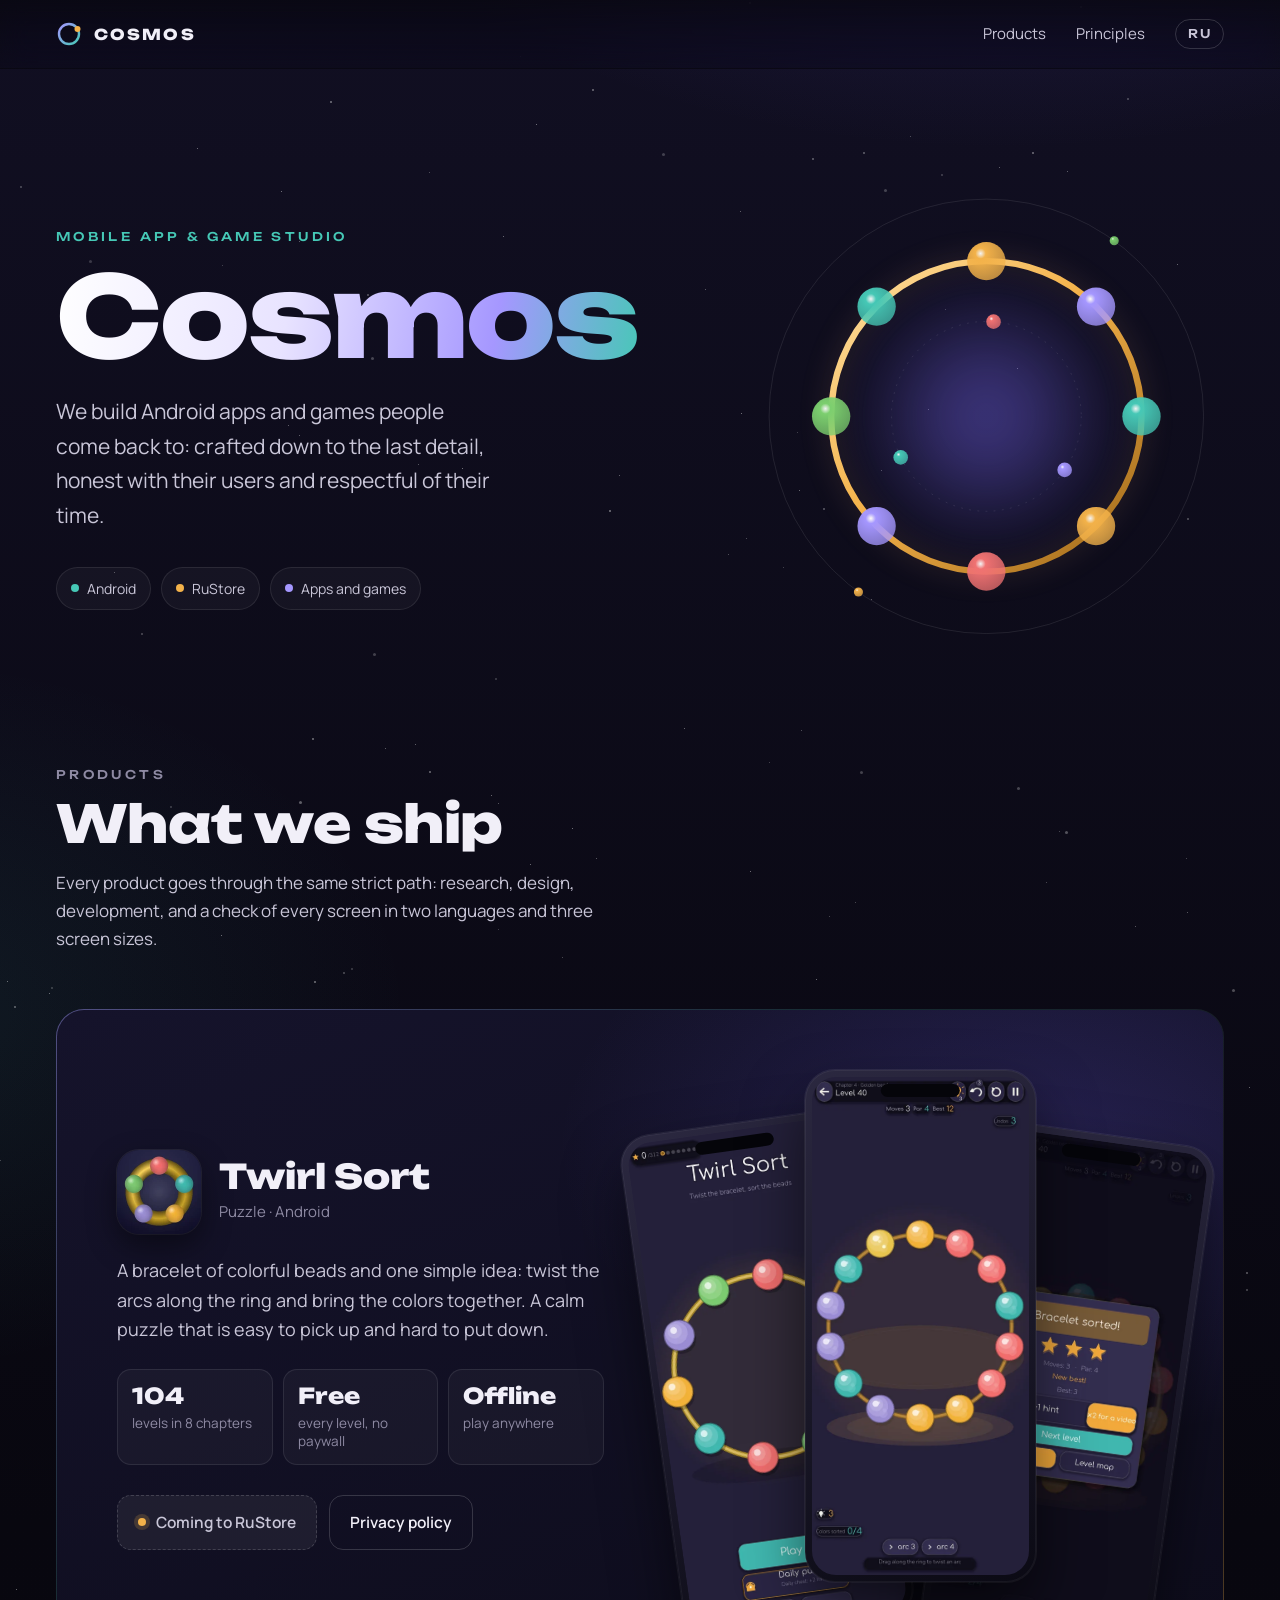
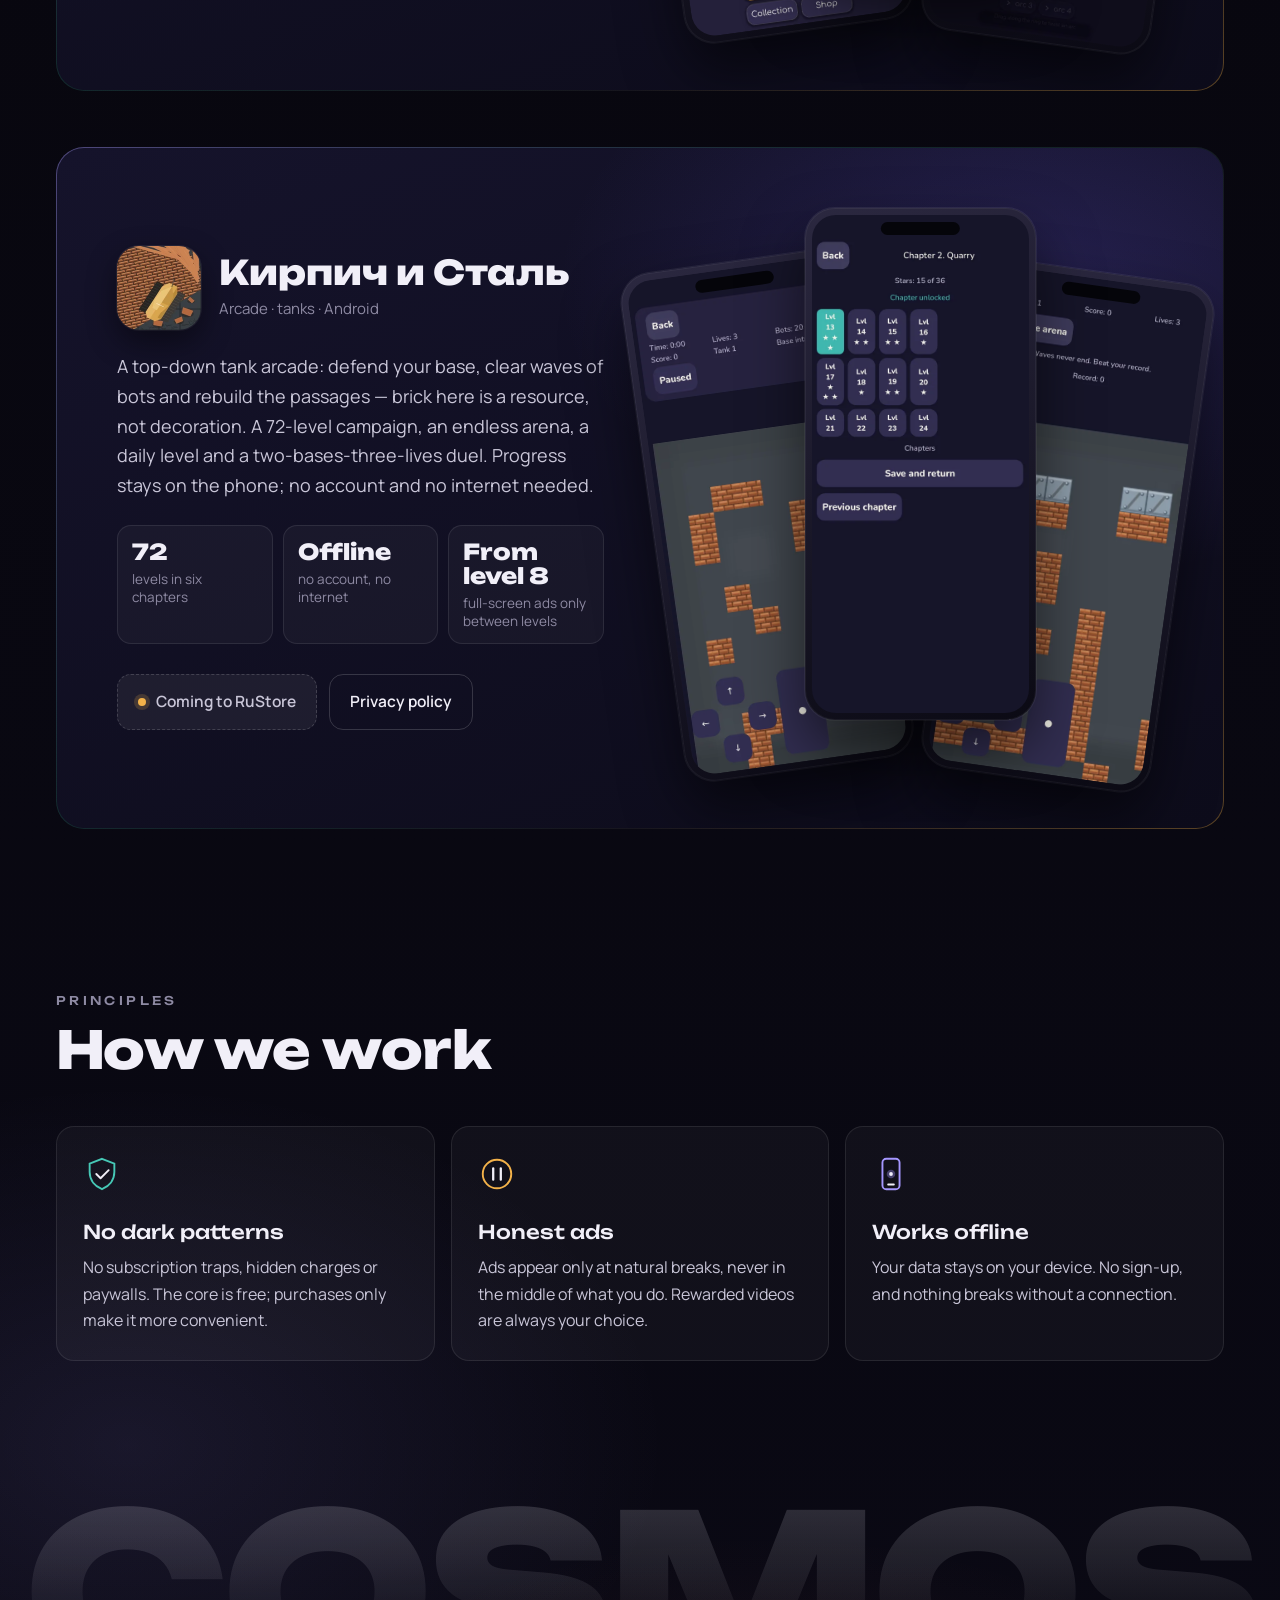
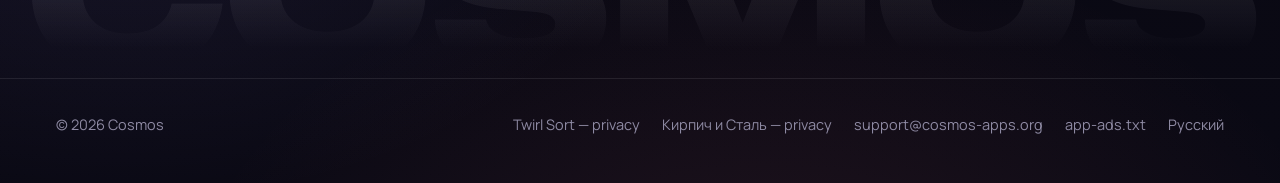
==== en/index.html @ 705d1165 "Steelfront: карточка продукта, ссылка политики и app-ads.txt" ====
<!doctype html>
<html lang="en">
<head>
<meta charset="utf-8">
<meta name="viewport" content="width=device-width, initial-scale=1">
<title>Cosmos — mobile app and game studio</title>
<meta name="description" content="Cosmos builds polished Android apps and games: honest monetization, offline-first, attention to detail.">
<meta name="theme-color" content="#08070f">
<meta property="og:title" content="Cosmos — mobile app and game studio">
<meta property="og:description" content="Cosmos builds polished Android apps and games: honest monetization, offline-first, attention to detail.">
<meta property="og:type" content="website">
<link rel="alternate" hreflang="ru" href="https://cosmos-apps.org/">
<link rel="icon" href="/assets/favicon.svg" type="image/svg+xml">
<link rel="preload" href="/assets/fonts/unbounded-cyrillic-800-normal.woff2" as="font" type="font/woff2" crossorigin>
<link rel="stylesheet" href="/assets/site.css">
</head>
<body>
<a class="skip" href="#main">Skip to content</a>
<div class="sky" aria-hidden="true"><i class="s1" style="box-shadow:1326px 308px rgba(255,255,255,0.70), 197px 148px rgba(255,255,255,0.91), 385px 748px rgba(255,255,255,0.79), 2078px 439px rgba(255,255,255,0.52), 1776px 856px rgba(255,255,255,0.53), 371px 1128px rgba(255,255,255,0.71), 2316px 253px rgba(255,255,255,0.97), 2387px 126px rgba(255,255,255,0.79), 1624px 101px rgba(255,255,255,0.99), 190px 1140px rgba(255,255,255,0.93), 1186px 858px rgba(255,255,255,0.57), 482px 1169px rgba(255,255,255,0.65), 740px 211px rgba(255,255,255,0.79), 769px 762px rgba(255,255,255,0.55), 257px 1155px rgba(255,255,255,0.53), 843px 1016px rgba(255,255,255,0.84), 1751px 1591px rgba(255,255,255,0.66), 2398px 928px rgba(255,255,255,0.68), 1017px 368px rgba(255,255,255,0.85), 999px 167px rgba(255,255,255,0.79), 2151px 1013px rgba(255,255,255,0.94), 1838px 589px rgba(255,255,255,0.80), 299px 241px rgba(255,255,255,0.76), 675px 1550px rgba(255,255,255,0.67), 2002px 863px rgba(255,255,255,0.52), 317px 1565px rgba(255,255,255,0.78), 1285px 696px rgba(255,255,255,0.85), 2034px 1187px rgba(255,255,255,0.90), 281px 191px rgba(255,255,255,0.97), 1941px 1427px rgba(255,255,255,0.83), 248px 1497px rgba(255,255,255,0.85), 2367px 1395px rgba(255,255,255,0.91), 1165px 1467px rgba(255,255,255,0.69), 1421px 46px rgba(255,255,255,0.97), 1455px 344px rgba(255,255,255,0.81), 2022px 120px rgba(255,255,255,0.61), 1177px 264px rgba(255,255,255,0.87), 1629px 800px rgba(255,255,255,0.96), 2033px 165px rgba(255,255,255,0.58), 1645px 1125px rgba(255,255,255,0.64), 560px 881px rgba(255,255,255,0.93), 1140px 1446px rgba(255,255,255,0.71), 1469px 1398px rgba(255,255,255,0.94), 945px 309px rgba(255,255,255,0.54), 619px 475px rgba(255,255,255,0.83), 49px 993px rgba(255,255,255,0.92), 746px 538px rgba(255,255,255,0.64), 596px 858px rgba(255,255,255,0.77), 2319px 652px rgba(255,255,255,0.98), 2111px 1264px rgba(255,255,255,0.83), 221px 935px rgba(255,255,255,0.95), 2290px 803px rgba(255,255,255,0.70), 1614px 212px rgba(255,255,255,0.74), 1640px 127px rgba(255,255,255,0.60), 855px 902px rgba(255,255,255,0.58), 1392px 1230px rgba(255,255,255,0.53), 0px 1160px rgba(255,255,255,0.58), 415px 744px rgba(255,255,255,0.81), 288px 425px rgba(255,255,255,0.81), 608px 1299px rgba(255,255,255,0.63), 1422px 1233px rgba(255,255,255,0.68), 503px 236px rgba(255,255,255,0.92), 1908px 983px rgba(255,255,255,0.74), 351px 295px rgba(255,255,255,0.55), 1403px 1516px rgba(255,255,255,0.63), 661px 1057px rgba(255,255,255,0.51), 2163px 740px rgba(255,255,255,0.57), 2224px 55px rgba(255,255,255,0.88), 1220px 1316px rgba(255,255,255,0.93), 1069px 1061px rgba(255,255,255,0.68), 684px 728px rgba(255,255,255,0.89), 2181px 1109px rgba(255,255,255,0.89), 1350px 1303px rgba(255,255,255,0.61), 799px 490px rgba(255,255,255,0.91), 928px 409px rgba(255,255,255,0.76), 1456px 1497px rgba(255,255,255,0.51), 114px 572px rgba(255,255,255,0.74), 793px 1418px rgba(255,255,255,0.80), 1410px 915px rgba(255,255,255,0.90), 1431px 746px rgba(255,255,255,0.54), 418px 464px rgba(255,255,255,0.74), 1383px 418px rgba(255,255,255,0.74), 7px 981px rgba(255,255,255,0.95), 1409px 1317px rgba(255,255,255,0.54), 491px 795px rgba(255,255,255,0.89), 816px 979px rgba(255,255,255,0.94), 1777px 1302px rgba(255,255,255,0.67), 1621px 948px rgba(255,255,255,0.70), 347px 1484px rgba(255,255,255,0.58), 520px 56px rgba(255,255,255,0.58), 1906px 1343px rgba(255,255,255,0.57), 1942px 1346px rgba(255,255,255,0.97), 638px 1123px rgba(255,255,255,0.77), 87px 29px rgba(255,255,255,0.90), 420px 1078px rgba(255,255,255,0.87), 570px 888px rgba(255,255,255,0.99), 797px 432px rgba(255,255,255,0.51), 871px 599px rgba(255,255,255,0.75), 1335px 531px rgba(255,255,255,0.77), 536px 124px rgba(255,255,255,0.96), 1449px 938px rgba(255,255,255,0.83), 2116px 861px rgba(255,255,255,0.91), 2054px 267px rgba(255,255,255,0.77), 2144px 1045px rgba(255,255,255,0.51), 1802px 1590px rgba(255,255,255,0.59), 16px 1589px rgba(255,255,255,0.90), 705px 289px rgba(255,255,255,0.74), 492px 1139px rgba(255,255,255,0.53), 2123px 1086px rgba(255,255,255,0.78), 434px 1147px rgba(255,255,255,0.53), 783px 567px rgba(255,255,255,0.52), 400px 1039px rgba(255,255,255,0.73), 114px 1556px rgba(255,255,255,0.95), 259px 907px rgba(255,255,255,0.66), 2070px 1241px rgba(255,255,255,0.76), 1135px 926px rgba(255,255,255,0.75), 1958px 1039px rgba(255,255,255,0.97), 2143px 531px rgba(255,255,255,0.96), 829px 916px rgba(255,255,255,0.57), 498px 803px rgba(255,255,255,0.72), 297px 1374px rgba(255,255,255,0.62), 299px 435px rgba(255,255,255,0.83), 501px 1591px rgba(255,255,255,0.58), 1499px 292px rgba(255,255,255,0.63), 562px 957px rgba(255,255,255,0.61), 385px 815px rgba(255,255,255,0.94), 666px 1367px rgba(255,255,255,0.92), 661px 1446px rgba(255,255,255,0.72), 2111px 827px rgba(255,255,255,0.67), 801px 730px rgba(255,255,255,0.66), 1498px 39px rgba(255,255,255,0.67), 1878px 902px rgba(255,255,255,0.85), 1574px 678px rgba(255,255,255,0.76), 1210px 1049px rgba(255,255,255,0.98), 462px 468px rgba(255,255,255,0.99), 429px 172px rgba(255,255,255,0.63), 162px 1595px rgba(255,255,255,0.59), 530px 864px rgba(255,255,255,0.92), 1059px 831px rgba(255,255,255,0.57), 2108px 1168px rgba(255,255,255,0.75), 1339px 183px rgba(255,255,255,0.64), 750px 871px rgba(255,255,255,0.95), 1101px 34px rgba(255,255,255,0.82), 1067px 171px rgba(255,255,255,0.80), 910px 136px rgba(255,255,255,0.63), 498px 929px rgba(255,255,255,0.51), 2265px 855px rgba(255,255,255,0.96), 1097px 1273px rgba(255,255,255,0.56), 2158px 1453px rgba(255,255,255,0.62), 448px 330px rgba(255,255,255,0.63), 741px 413px rgba(255,255,255,0.97), 1249px 1087px rgba(255,255,255,0.88), 1187px 912px rgba(255,255,255,0.75), 728px 554px rgba(255,255,255,0.67), 74px 512px rgba(255,255,255,0.52), 75px 1501px rgba(255,255,255,0.75), 776px 1053px rgba(255,255,255,0.74), 1831px 217px rgba(255,255,255,0.83), 1770px 1344px rgba(255,255,255,0.75), 1610px 1037px rgba(255,255,255,0.65), 881px 470px rgba(255,255,255,0.67), 572px 828px rgba(255,255,255,0.99), 222px 265px rgba(255,255,255,0.51), 1046px 882px rgba(255,255,255,0.58), 346px 1362px rgba(255,255,255,0.92), 2072px 1373px rgba(255,255,255,0.99), 992px 1418px rgba(255,255,255,0.65), 1881px 379px rgba(255,255,255,0.58), 1826px 7px rgba(255,255,255,0.63), 1347px 1120px rgba(255,255,255,0.66)"></i><i class="s2" style="box-shadow:141px 633px rgba(255,255,255,0.61), 749px 2px rgba(255,255,255,0.67), 343px 972px rgba(255,255,255,0.64), 823px 508px rgba(255,255,255,0.75), 20px 186px rgba(255,255,255,0.63), 367px 294px rgba(255,255,255,0.70), 170px 806px rgba(255,255,255,0.51), 1246px 1289px rgba(255,255,255,0.62), 2398px 1083px rgba(255,255,255,0.93), 635px 1346px rgba(255,255,255,0.95), 1595px 1565px rgba(255,255,255,0.66), 2024px 306px rgba(255,255,255,0.64), 592px 89px rgba(255,255,255,0.91), 2101px 1284px rgba(255,255,255,0.71), 2070px 285px rgba(255,255,255,0.95), 2065px 1164px rgba(255,255,255,0.92), 65px 1405px rgba(255,255,255,0.79), 941px 174px rgba(255,255,255,0.52), 545px 1304px rgba(255,255,255,0.68), 429px 771px rgba(255,255,255,0.92), 2287px 103px rgba(255,255,255,0.81), 2176px 1394px rgba(255,255,255,0.62), 1080px 6px rgba(255,255,255,0.73), 287px 1532px rgba(255,255,255,0.97), 2192px 188px rgba(255,255,255,0.83), 270px 1527px rgba(255,255,255,0.87), 1032px 152px rgba(255,255,255,0.92), 961px 1493px rgba(255,255,255,0.88), 945px 1515px rgba(255,255,255,0.82), 1885px 1011px rgba(255,255,255,0.92), 314px 981px rgba(255,255,255,0.96), 1176px 1570px rgba(255,255,255,0.52), 812px 158px rgba(255,255,255,0.80), 1358px 520px rgba(255,255,255,0.83), 1246px 1272px rgba(255,255,255,0.78), 51px 987px rgba(255,255,255,0.53), 1100px 1376px rgba(255,255,255,0.55), 891px 1383px rgba(255,255,255,0.74), 2115px 584px rgba(255,255,255,0.73), 1910px 1571px rgba(255,255,255,0.56), 2249px 408px rgba(255,255,255,0.66), 351px 968px rgba(255,255,255,0.51), 1879px 156px rgba(255,255,255,0.91), 1840px 550px rgba(255,255,255,0.69), 863px 152px rgba(255,255,255,0.79), 580px 1530px rgba(255,255,255,0.76), 1472px 271px rgba(255,255,255,0.80), 2083px 572px rgba(255,255,255,0.94), 1495px 473px rgba(255,255,255,0.75), 1991px 807px rgba(255,255,255,0.51), 14px 1006px rgba(255,255,255,0.84), 1660px 618px rgba(255,255,255,0.86), 1704px 704px rgba(255,255,255,0.69), 495px 678px rgba(255,255,255,0.50), 1385px 815px rgba(255,255,255,0.56), 801px 1460px rgba(255,255,255,0.51), 1187px 518px rgba(255,255,255,0.69), 1609px 799px rgba(255,255,255,1.00), 312px 738px rgba(255,255,255,0.96), 1127px 98px rgba(255,255,255,0.64), 211px 1355px rgba(255,255,255,0.64), 609px 510px rgba(255,255,255,0.99), 1786px 1046px rgba(255,255,255,0.66), 1529px 876px rgba(255,255,255,0.94), 1638px 1134px rgba(255,255,255,0.77), 330px 101px rgba(255,255,255,0.97), 1682px 923px rgba(255,255,255,0.81), 567px 1319px rgba(255,255,255,0.93), 1988px 100px rgba(255,255,255,0.96), 2253px 260px rgba(255,255,255,0.59)"></i><i class="s3" style="box-shadow:1699px 703px rgba(255,255,255,0.64), 1047px 1513px rgba(255,255,255,0.87), 1065px 831px rgba(255,255,255,0.83), 1232px 989px rgba(255,255,255,0.78), 1615px 245px rgba(255,255,255,0.58), 662px 153px rgba(255,255,255,0.60), 2036px 1127px rgba(255,255,255,0.61), 1363px 1554px rgba(255,255,255,0.72), 571px 1121px rgba(255,255,255,0.60), 371px 357px rgba(255,255,255,0.67), 373px 653px rgba(255,255,255,0.62), 1058px 1166px rgba(255,255,255,0.60), 82px 1535px rgba(255,255,255,0.94), 1568px 847px rgba(255,255,255,0.87), 860px 771px rgba(255,255,255,0.64), 254px 1020px rgba(255,255,255,0.64), 1475px 257px rgba(255,255,255,0.84), 2167px 1289px rgba(255,255,255,0.90), 884px 189px rgba(255,255,255,0.64), 1017px 787px rgba(255,255,255,0.70), 1826px 884px rgba(255,255,255,0.98), 89px 260px rgba(255,255,255,0.52), 1938px 1202px rgba(255,255,255,0.74), 299px 801px rgba(255,255,255,0.97)"></i></div>
<header class="top"><div class="wrap">
  <a class="brand" href="/en/"><svg viewBox="0 0 26 26" aria-hidden="true"><circle cx="13" cy="13" r="10" fill="none" stroke="url(#lg)" stroke-width="2.4"/><circle cx="21.5" cy="8" r="3" fill="#f3b24a"/><defs><linearGradient id="lg" x1="0" y1="0" x2="1" y2="1"><stop offset="0" stop-color="#a597ff"/><stop offset="1" stop-color="#46c8b6"/></linearGradient></defs></svg>COSMOS</a>
  <nav class="nav" aria-label="Main navigation">
    <a href="/en/#products">Products</a>
    <a class="hide-sm" href="/en/#principles">Principles</a>
    <a class="lang" href="/" hreflang="ru" lang="ru">RU</a>
  </nav>
</div></header>
<main id="main">
<section class="hero"><div class="wrap">
  <div>
    <p class="eyebrow">Mobile app &amp; game studio</p>
    <h1><span class="glow">Cosmos</span></h1>
    <p class="lede">We build Android apps and games people come back to: crafted down to the last detail, honest with their users and respectful of their time.</p>
    <div class="meta"><span class="chip"><b style="background:#46c8b6"></b>Android</span><span class="chip"><b style="background:#f3b24a"></b>RuStore</span><span class="chip"><b style="background:#a597ff"></b>Apps and games</span></div>
  </div>
  <div class="orbit" aria-hidden="true"><svg viewBox="0 0 520 520"><defs><linearGradient id="gold" x1="0" y1="0" x2="1" y2="1"><stop offset="0" stop-color="#ffe2a6"/><stop offset=".45" stop-color="#f3b24a"/><stop offset="1" stop-color="#9b6416"/></linearGradient><radialGradient id="core"><stop offset="0" stop-color="#7d6cff"/><stop offset="1" stop-color="#7d6cff" stop-opacity="0"/></radialGradient><radialGradient id="b-teal" cx=".35" cy=".3" r=".75"><stop offset="0" stop-color="#fff" stop-opacity=".95"/><stop offset=".18" stop-color="#46c8b6"/><stop offset="1" stop-color="#46c8b6" stop-opacity=".75"/></radialGradient><radialGradient id="b-amber" cx=".35" cy=".3" r=".75"><stop offset="0" stop-color="#fff" stop-opacity=".95"/><stop offset=".18" stop-color="#f3b24a"/><stop offset="1" stop-color="#f3b24a" stop-opacity=".75"/></radialGradient><radialGradient id="b-coral" cx=".35" cy=".3" r=".75"><stop offset="0" stop-color="#fff" stop-opacity=".95"/><stop offset=".18" stop-color="#f07272"/><stop offset="1" stop-color="#f07272" stop-opacity=".75"/></radialGradient><radialGradient id="b-violet" cx=".35" cy=".3" r=".75"><stop offset="0" stop-color="#fff" stop-opacity=".95"/><stop offset=".18" stop-color="#a597ff"/><stop offset="1" stop-color="#a597ff" stop-opacity=".75"/></radialGradient><radialGradient id="b-green" cx=".35" cy=".3" r=".75"><stop offset="0" stop-color="#fff" stop-opacity=".95"/><stop offset=".18" stop-color="#7ccf6f"/><stop offset="1" stop-color="#7ccf6f" stop-opacity=".75"/></radialGradient></defs><circle class="core" cx="260" cy="260" r="150" fill="url(#core)"/><g class="spin slow"><circle class="ring" cx="260" cy="260" r="238"/><circle cx="119.9" cy="452.4" r="5" fill="url(#b-amber)"/><circle cx="400.1" cy="67.6" r="5" fill="url(#b-green)"/></g><g class="spin"><circle class="ring gold" cx="260" cy="260" r="170"/><circle cx="430.0" cy="260.0" r="21" fill="url(#b-teal)"/><circle cx="380.2" cy="380.2" r="21" fill="url(#b-amber)"/><circle cx="260.0" cy="430.0" r="21" fill="url(#b-coral)"/><circle cx="139.8" cy="380.2" r="21" fill="url(#b-violet)"/><circle cx="90.0" cy="260.0" r="21" fill="url(#b-green)"/><circle cx="139.8" cy="139.8" r="21" fill="url(#b-teal)"/><circle cx="260.0" cy="90.0" r="21" fill="url(#b-amber)"/><circle cx="380.2" cy="139.8" r="21" fill="url(#b-violet)"/></g><g class="spin rev"><circle class="ring" cx="260" cy="260" r="104" stroke-dasharray="2 7"/><circle cx="345.8" cy="318.7" r="8" fill="url(#b-violet)"/><circle cx="166.2" cy="305.0" r="8" fill="url(#b-teal)"/><circle cx="267.9" cy="156.3" r="8" fill="url(#b-coral)"/></g></svg></div>
</div></section>

<section id="products" aria-labelledby="products-h"><div class="wrap">
  <p class="kicker">Products</p>
  <h2 class="h2" id="products-h">What we ship</h2>
  <p class="sub">Every product goes through the same strict path: research, design, development, and a check of every screen in two languages and three screen sizes.</p>
  <article class="product" aria-labelledby="twirl-sort-h"><div class="product-inner">
    <div>
      <div class="app-head">
        <img class="app-icon" src="/assets/img/twirl-sort/icon.webp" width="84" height="84" alt="">
        <div><h3 class="app-name" id="twirl-sort-h">Twirl Sort</h3><div class="app-cat">Puzzle · Android</div></div>
      </div>
      <p class="app-desc">A bracelet of colorful beads and one simple idea: twist the arcs along the ring and bring the colors together. A calm puzzle that is easy to pick up and hard to put down.</p>
      <ul class="facts"><li><strong>104</strong><span>levels in 8 chapters</span></li><li><strong>Free</strong><span>every level, no paywall</span></li><li><strong>Offline</strong><span>play anywhere</span></li></ul>
      <div class="actions">
        <span class="btn btn-soon" aria-disabled="true"><span class="dot"></span>Coming to RuStore</span>
        <a class="btn btn-ghost" href="/twirl-sort/privacy/">Privacy policy</a>
      </div>
    </div>
    <div class="phones"><figure class="phone p1" style="margin:0"><img src="/assets/img/twirl-sort/shot1-en.webp" alt="Twirl Sort main menu" width="540" height="1200" loading="lazy" decoding="async"></figure><figure class="phone p2" style="margin:0"><img src="/assets/img/twirl-sort/shot2-en.webp" alt="Game screen: a bead bracelet" width="540" height="1200" loading="lazy" decoding="async"></figure><figure class="phone p3" style="margin:0"><img src="/assets/img/twirl-sort/shot3-en.webp" alt="Victory screen with three stars" width="540" height="1200" loading="lazy" decoding="async"></figure></div>
  </div></article>
  <article class="product" aria-labelledby="steelfront-h"><div class="product-inner">
    <div>
      <div class="app-head">
        <img class="app-icon" src="/assets/img/steelfront/icon.webp" width="84" height="84" alt="">
        <div><h3 class="app-name" id="steelfront-h">Кирпич и Сталь</h3><div class="app-cat">Arcade · tanks · Android</div></div>
      </div>
      <p class="app-desc">A top-down tank arcade: defend your base, clear waves of bots and rebuild the passages — brick here is a resource, not decoration. A 72-level campaign, an endless arena, a daily level and a two-bases-three-lives duel. Progress stays on the phone; no account and no internet needed.</p>
      <ul class="facts"><li><strong>72</strong><span>levels in six chapters</span></li><li><strong>Offline</strong><span>no account, no internet</span></li><li><strong>From level 8</strong><span>full-screen ads only between levels</span></li></ul>
      <div class="actions">
        <span class="btn btn-soon" aria-disabled="true"><span class="dot"></span>Coming to RuStore</span>
        <a class="btn btn-ghost" href="/steelfront/privacy/">Privacy policy</a>
      </div>
    </div>
    <div class="phones"><figure class="phone p1" style="margin:0"><img src="/assets/img/steelfront/shot1-en.webp" alt="Battlefield: a wall, a bot and the lives panel" width="540" height="1200" loading="lazy" decoding="async"></figure><figure class="phone p2" style="margin:0"><img src="/assets/img/steelfront/shot2-en.webp" alt="Chapter level map with stars" width="540" height="1200" loading="lazy" decoding="async"></figure><figure class="phone p3" style="margin:0"><img src="/assets/img/steelfront/shot3-en.webp" alt="Quick battle: endless waves and a high score" width="540" height="1200" loading="lazy" decoding="async"></figure></div>
  </div></article>
</div></section>

<section id="principles" aria-labelledby="principles-h"><div class="wrap">
  <p class="kicker">Principles</p>
  <h2 class="h2" id="principles-h">How we work</h2>
  <div class="principles"><article class="principle"><svg viewBox="0 0 40 40" fill="none" aria-hidden="true"><path d="M20 4l13 5v9c0 8.5-5.6 15-13 18-7.4-3-13-9.5-13-18V9l13-5z" stroke="#46c8b6" stroke-width="2"/><path d="M14 20l4.5 4.5L27 16" stroke="#f1eff8" stroke-width="2" stroke-linecap="round" stroke-linejoin="round"/></svg><h3>No dark patterns</h3><p>No subscription traps, hidden charges or paywalls. The core is free; purchases only make it more convenient.</p></article><article class="principle"><svg viewBox="0 0 40 40" fill="none" aria-hidden="true"><circle cx="20" cy="20" r="15" stroke="#f3b24a" stroke-width="2"/><path d="M16 14v12M24 14v12" stroke="#f1eff8" stroke-width="2.4" stroke-linecap="round"/></svg><h3>Honest ads</h3><p>Ads appear only at natural breaks, never in the middle of what you do. Rewarded videos are always your choice.</p></article><article class="principle"><svg viewBox="0 0 40 40" fill="none" aria-hidden="true"><rect x="11" y="4" width="18" height="32" rx="4" stroke="#a597ff" stroke-width="2"/><circle cx="20" cy="20" r="4.5" fill="#a597ff" opacity=".35"/><circle cx="20" cy="20" r="2" fill="#f1eff8"/><path d="M17 31h6" stroke="#f1eff8" stroke-width="2" stroke-linecap="round"/></svg><h3>Works offline</h3><p>Your data stays on your device. No sign-up, and nothing breaks without a connection.</p></article></div>
</div></section>
</main>
<div class="outro" aria-hidden="true"><p class="word">COSMOS</p></div>
<footer class="foot"><div class="wrap">
  <span>© 2026 Cosmos</span>
  <nav aria-label="Documents">
    <a href="/twirl-sort/privacy/">Twirl Sort — privacy</a><a href="/steelfront/privacy/">Кирпич и Сталь — privacy</a>
    <a href="mailto:support@cosmos-apps.org">support@cosmos-apps.org</a>
    <a href="/app-ads.txt">app-ads.txt</a>
    <a href="/" hreflang="ru">Русский</a>
  </nav>
</div></footer>
</body>
</html>
---- assets/site.css ----
/* Cosmos — студия мобильных приложений и игр. Единый стиль сайта: главная, продукты, политики. */
@font-face { font-family: "Unbounded"; font-weight: 800; font-display: swap;
  src: url("fonts/unbounded-cyrillic-800-normal.woff2") format("woff2"); unicode-range: U+0400-04FF; }
@font-face { font-family: "Unbounded"; font-weight: 800; font-display: swap;
  src: url("fonts/unbounded-latin-800-normal.woff2") format("woff2"); unicode-range: U+0000-00FF, U+2000-206F, U+20AC; }
@font-face { font-family: "Unbounded"; font-weight: 500; font-display: swap;
  src: url("fonts/unbounded-cyrillic-500-normal.woff2") format("woff2"); unicode-range: U+0400-04FF; }
@font-face { font-family: "Unbounded"; font-weight: 500; font-display: swap;
  src: url("fonts/unbounded-latin-500-normal.woff2") format("woff2"); unicode-range: U+0000-00FF, U+2000-206F, U+20AC; }
@font-face { font-family: "Manrope"; font-weight: 400; font-display: swap;
  src: url("fonts/manrope-cyrillic-400-normal.woff2") format("woff2"); unicode-range: U+0400-04FF; }
@font-face { font-family: "Manrope"; font-weight: 400; font-display: swap;
  src: url("fonts/manrope-latin-400-normal.woff2") format("woff2"); unicode-range: U+0000-00FF, U+2000-206F, U+20AC; }
@font-face { font-family: "Manrope"; font-weight: 600; font-display: swap;
  src: url("fonts/manrope-cyrillic-600-normal.woff2") format("woff2"); unicode-range: U+0400-04FF; }
@font-face { font-family: "Manrope"; font-weight: 600; font-display: swap;
  src: url("fonts/manrope-latin-600-normal.woff2") format("woff2"); unicode-range: U+0000-00FF, U+2000-206F, U+20AC; }

:root {
  --space: #08070f;
  --space-2: #110f22;
  --surface: rgba(255, 255, 255, 0.035);
  --surface-strong: rgba(255, 255, 255, 0.06);
  --line: rgba(255, 255, 255, 0.09);
  --line-strong: rgba(255, 255, 255, 0.16);
  --ink: #f1eff8;
  --ink-2: #c9c6d8;
  --muted: #8e8aa3;
  --teal: #46c8b6;
  --amber: #f3b24a;
  --coral: #f07272;
  --violet: #a597ff;
  --green: #7ccf6f;
  --radius-lg: 28px;
  --radius-md: 18px;
  --display: "Unbounded", "Arial Black", system-ui, sans-serif;
  --text: "Manrope", system-ui, -apple-system, "Segoe UI", Roboto, sans-serif;
  --gutter: clamp(20px, 5vw, 56px);
  --max: 1180px;
  --ease: cubic-bezier(0.16, 1, 0.3, 1);
}

* { box-sizing: border-box; }
/* Фон -- на корне: тогда слой звёзд (z-index: -1) лежит поверх него, а не под фоном body. */
html {
  color-scheme: dark; scroll-behavior: smooth; min-height: 100%;
  background:
    radial-gradient(1200px 700px at 78% -8%, rgba(108, 92, 231, 0.22), transparent 60%),
    radial-gradient(900px 600px at -10% 30%, rgba(70, 200, 182, 0.09), transparent 60%),
    radial-gradient(1000px 700px at 60% 105%, rgba(240, 114, 114, 0.10), transparent 60%),
    radial-gradient(900px 600px at 10% 90%, rgba(165, 151, 255, 0.10), transparent 60%),
    linear-gradient(180deg, var(--space-2) 0%, var(--space) 45%, #0a0914 100%) var(--space);
}
html, body { overflow-x: clip; }
body {
  margin: 0; color: var(--ink); font: 400 17px/1.65 var(--text); background: transparent;
  -webkit-font-smoothing: antialiased; text-rendering: optimizeLegibility; overflow-x: hidden;
}
img { max-width: 100%; display: block; }
a { color: inherit; }
:focus-visible { outline: 2px solid var(--amber); outline-offset: 4px; border-radius: 6px; }
.wrap { width: min(var(--max), 100% - 2 * var(--gutter)); margin-inline: auto; }
.skip { position: absolute; left: -999px; top: 12px; background: var(--amber); color: #1b1407; padding: 8px 14px; border-radius: 10px; z-index: 10; }
.skip:focus { left: 12px; }

/* ── Звёзды: три слоя, медленное мерцание ── */
.sky { position: fixed; inset: 0; pointer-events: none; z-index: -1; }
.sky i { position: absolute; left: 0; top: 0; width: 1px; height: 1px; border-radius: 50%; background: transparent; }
.sky .s1 { animation: twinkle 7s ease-in-out infinite; opacity: .55; }
.sky .s2 { width: 2px; height: 2px; animation: twinkle 11s ease-in-out infinite reverse; opacity: .45; }
.sky .s3 { width: 3px; height: 3px; animation: twinkle 17s ease-in-out infinite; opacity: .35; filter: blur(.3px); }
@keyframes twinkle { 0%, 100% { opacity: .25; } 50% { opacity: .75; } }

/* ── Шапка ── */
.top { position: sticky; top: 0; z-index: 5; backdrop-filter: blur(14px) saturate(140%); -webkit-backdrop-filter: blur(14px) saturate(140%);
  background: linear-gradient(180deg, rgba(8, 7, 15, .78), rgba(8, 7, 15, .35)); border-bottom: 1px solid transparent; }
.top .wrap { display: flex; align-items: center; justify-content: space-between; height: 68px; }
.brand { display: inline-flex; align-items: center; gap: 12px; text-decoration: none; font: 800 15px/1 var(--display); letter-spacing: .14em; }
.brand svg { width: 26px; height: 26px; }
.nav { display: flex; gap: clamp(14px, 3vw, 30px); align-items: center; font-size: 15px; color: var(--ink-2); }
.nav a { text-decoration: none; transition: color .2s; }
.nav a:hover { color: var(--ink); }
.lang { font: 500 12px/1 var(--display); letter-spacing: .12em; padding: 8px 12px; border: 1px solid var(--line-strong); border-radius: 99px; }
.lang:hover { border-color: var(--ink-2); }

/* ── Первый экран ── */
.hero { position: relative; overflow: clip; padding: clamp(48px, 9vw, 110px) 0 clamp(8px, 2vw, 24px); }
.hero .wrap { display: grid; grid-template-columns: 1.15fr .85fr; align-items: center; gap: clamp(24px, 4vw, 60px); }
.eyebrow { font: 500 12px/1 var(--display); letter-spacing: .28em; text-transform: uppercase; color: var(--teal); margin: 0 0 22px; text-wrap: balance; }
.hero h1 { font: 800 clamp(48px, 9vw, 112px)/.92 var(--display); letter-spacing: -.02em; margin: 0; }
.hero h1 .glow { background: linear-gradient(100deg, #fff 0%, #e8e3ff 40%, var(--violet) 75%, var(--teal) 100%);
  -webkit-background-clip: text; background-clip: text; color: transparent; }
.hero .lede { font-size: clamp(18px, 2vw, 21px); color: var(--ink-2); max-width: 34ch; margin: 26px 0 34px; }
.hero .meta { display: flex; flex-wrap: wrap; gap: 10px; }
.chip { display: inline-flex; align-items: center; gap: 8px; padding: 9px 14px; border-radius: 99px; background: var(--surface); border: 1px solid var(--line);
  font-size: 14px; color: var(--ink-2); }
.chip b { width: 8px; height: 8px; border-radius: 50%; display: inline-block; }

/* Орбиты с бусинами */
.orbit { position: relative; aspect-ratio: 1; width: 100%; max-width: 520px; justify-self: end; }
.orbit svg { width: 100%; height: 100%; overflow: visible; }
.orbit .ring { fill: none; stroke: rgba(255, 255, 255, .10); stroke-width: 1; }
.orbit .ring.gold { stroke: url(#gold); stroke-width: 7; filter: drop-shadow(0 0 14px rgba(243, 178, 74, .25)); }
.orbit .spin { transform-origin: 260px 260px; animation: spin 60s linear infinite; }
.orbit .spin.rev { animation-duration: 90s; animation-direction: reverse; }
.orbit .spin.slow { animation-duration: 140s; }
@keyframes spin { to { transform: rotate(360deg); } }
.orbit .core { filter: blur(40px); opacity: .55; }

/* ── Секции ── */
section { padding: clamp(44px, 6.5vw, 84px) 0; }
.kicker { font: 500 12px/1 var(--display); letter-spacing: .28em; text-transform: uppercase; color: var(--muted); margin: 0 0 16px; }
.h2 { font: 800 clamp(30px, 4.4vw, 52px)/1.04 var(--display); letter-spacing: -.01em; margin: 0 0 18px; max-width: 18ch; text-wrap: balance; }
.sub { color: var(--ink-2); max-width: 56ch; margin: 0; }

/* Продукт */
.product { margin-top: clamp(36px, 5vw, 56px); position: relative; border-radius: var(--radius-lg); padding: 1px;
  background: linear-gradient(140deg, rgba(165, 151, 255, .45), rgba(70, 200, 182, .18) 40%, rgba(255, 255, 255, .06) 70%, rgba(243, 178, 74, .35)); }
.product-inner { position: relative; border-radius: calc(var(--radius-lg) - 1px); overflow: hidden;
  background: radial-gradient(700px 420px at 85% 20%, rgba(108, 92, 231, .22), transparent 70%), linear-gradient(160deg, #15132b 0%, #0d0c1b 100%);
  display: grid; grid-template-columns: 1fr 1.05fr; gap: clamp(20px, 4vw, 48px); padding: clamp(28px, 5vw, 60px); align-items: center; }
.app-head { display: flex; align-items: center; gap: 18px; margin-bottom: 22px; }
.app-icon { width: 84px; height: 84px; border-radius: 22px; box-shadow: 0 12px 30px rgba(0, 0, 0, .45), 0 0 0 1px rgba(255, 255, 255, .08); }
.app-name { font: 800 clamp(26px, 3vw, 34px)/1.05 var(--display); margin: 0; }
.app-cat { color: var(--muted); font-size: 15px; margin-top: 6px; }
.app-desc { color: var(--ink-2); font-size: 18px; margin: 0 0 24px; max-width: 46ch; }
.facts { list-style: none; margin: 0 0 30px; padding: 0; display: grid; grid-template-columns: repeat(3, minmax(0, 1fr)); gap: 10px; }
.facts li { padding: 14px 14px 13px; border-radius: 14px; background: var(--surface); border: 1px solid var(--line); }
.facts strong { display: block; font: 800 22px/1.1 var(--display); }
.facts span { color: var(--muted); font-size: 13.5px; line-height: 1.35; display: block; margin-top: 6px; }
.actions { display: flex; flex-wrap: wrap; gap: 12px; align-items: center; }
.btn { display: inline-flex; align-items: center; gap: 10px; padding: 14px 20px; border-radius: 14px; font-weight: 600; font-size: 15.5px; text-decoration: none;
  transition: transform .25s var(--ease), background-color .25s, border-color .25s; }
.btn-soon { background: var(--surface-strong); border: 1px dashed var(--line-strong); color: var(--ink-2); cursor: default; }
.btn-soon .dot { width: 8px; height: 8px; border-radius: 50%; background: var(--amber); box-shadow: 0 0 0 4px rgba(243, 178, 74, .18); animation: pulse 2.4s ease-in-out infinite; }
@keyframes pulse { 50% { box-shadow: 0 0 0 7px rgba(243, 178, 74, 0); } }
.btn-ghost { border: 1px solid var(--line-strong); }
.btn-ghost:hover { border-color: var(--ink-2); transform: translateY(-2px); }

/* Телефоны */
.phones { position: relative; height: clamp(420px, 46vw, 560px); }
.phone { position: absolute; width: clamp(170px, 18vw, 232px); aspect-ratio: 1080 / 2400; border-radius: 30px; padding: 7px;
  background: linear-gradient(160deg, #2b2840, #0b0a14); box-shadow: 0 30px 60px rgba(0, 0, 0, .55), 0 0 0 1px rgba(255, 255, 255, .08), inset 0 0 0 1px rgba(255, 255, 255, .05);
  transition: transform .6s var(--ease); }
.phone img { width: 100%; height: 100%; object-fit: cover; border-radius: 24px; }
.phone::after { content: ""; position: absolute; top: 14px; left: 50%; width: 34%; height: 13px; transform: translateX(-50%); border-radius: 99px; background: #05050a; }
.phone.p1 { left: 0; top: 9%; transform: rotate(-8deg); }
.phone.p2 { left: 30%; top: 0; z-index: 2; transform: rotate(0deg); }
.phone.p3 { left: 59%; top: 11%; transform: rotate(8deg); }
.product:hover .phone.p1 { transform: rotate(-10deg) translateY(-6px); }
.product:hover .phone.p3 { transform: rotate(10deg) translateY(-6px); }

/* Принципы */
.principles { display: grid; grid-template-columns: repeat(3, minmax(0, 1fr)); gap: 16px; margin-top: clamp(32px, 4vw, 48px); }
.principle { padding: 28px 26px 26px; border-radius: var(--radius-md); background: var(--surface); border: 1px solid var(--line); transition: border-color .3s, transform .3s var(--ease); }
.principle:hover { border-color: var(--line-strong); transform: translateY(-3px); }
.principle svg { width: 38px; height: 38px; margin-bottom: 20px; }
.principle h3 { font: 500 19px/1.25 var(--display); margin: 0 0 10px; }
.principle p { margin: 0; color: var(--ink-2); font-size: 16px; }

/* Подвал: крупная надпись-подпись студии */
.outro { padding: clamp(30px, 5vw, 60px) 0 0; overflow: hidden; }
.outro .word { font: 800 clamp(64px, 17vw, 240px)/.8 var(--display); letter-spacing: -.03em; text-align: center; margin: 0;
  background: linear-gradient(180deg, rgba(241, 239, 248, .16), rgba(241, 239, 248, 0) 85%); -webkit-background-clip: text; background-clip: text; color: transparent;
  user-select: none; }

/* Подвал */
.foot { border-top: 1px solid var(--line); padding: 34px 0 46px; color: var(--muted); font-size: 14.5px; }
.foot .wrap { display: flex; flex-wrap: wrap; justify-content: space-between; gap: 16px 28px; align-items: center; }
.foot nav { display: flex; flex-wrap: wrap; gap: 10px 22px; }
.foot a { text-decoration: none; }
.foot a:hover { color: var(--ink); }

/* ── Страницы документов (политики) ── */
.doc { padding: clamp(48px, 7vw, 90px) 0 clamp(60px, 8vw, 100px); }
.doc .wrap { width: min(780px, 100% - 2 * var(--gutter)); }
.doc-head { display: flex; align-items: center; gap: 16px; margin-bottom: 34px; }
.doc-head img { width: 56px; height: 56px; border-radius: 15px; }
.doc-head .kicker { margin: 0 0 8px; }
.doc-head h1 { font: 800 clamp(22px, 4vw, 40px)/1.12 var(--display); margin: 0; overflow-wrap: anywhere; hyphens: auto; }
h1, h2, h3 { overflow-wrap: break-word; }
.toc { display: flex; flex-wrap: wrap; gap: 10px; margin: 0 0 40px; }
.toc a { text-decoration: none; transition: border-color .2s, color .2s; }
.toc a:hover { border-color: var(--line-strong); color: var(--ink); }
.prose { color: var(--ink-2); font-size: 17px; }
.prose h1 { font: 800 clamp(24px, 3vw, 32px)/1.15 var(--display); color: var(--ink); margin: 56px 0 8px; }
.prose h1:first-child { margin-top: 0; }
.prose h2 { font: 500 20px/1.3 var(--display); color: var(--ink); margin: 40px 0 12px; }
.prose h3 { font: 600 18px/1.35 var(--text); color: var(--ink); margin: 28px 0 10px; }
.prose p, .prose ul, .prose ol { margin: 0 0 16px; }
.prose li { margin: 6px 0; }
.prose strong, .prose b { color: var(--ink); font-weight: 600; }
.prose code { font-size: .92em; padding: 2px 6px; border-radius: 6px; background: var(--surface-strong); }
.prose a { color: var(--teal); }
.prose hr { border: 0; border-top: 1px solid var(--line); margin: 56px 0; }
.prose .updated, .prose .meta { color: var(--muted); font-size: 15px; }
.prose section { padding: 0; }

/* ── Адаптив ── */
@media (max-width: 960px) {
  .hero .wrap { grid-template-columns: 1fr; }
  .orbit { position: absolute; right: -34%; top: -2%; width: 74vw; max-width: 420px; opacity: .32; z-index: -1; pointer-events: none; }
  .product-inner { grid-template-columns: 1fr; }
  .phones { height: clamp(380px, 92vw, 520px); }
  .phone { width: clamp(150px, 40vw, 220px); }
  .principles { grid-template-columns: 1fr; }
}
@media (max-width: 560px) {
  .eyebrow { letter-spacing: .18em; line-height: 1.5; }
  .hero .lede { max-width: none; }
  .doc-head { flex-direction: column; align-items: flex-start; gap: 14px; }
  .nav .hide-sm { display: none; }
  .facts { grid-template-columns: 1fr; }
  .facts li { display: flex; align-items: baseline; gap: 12px; }
  .facts span { margin-top: 0; }
  .phone.p1 { left: -6%; } .phone.p3 { left: 58%; }
}
@media (prefers-reduced-motion: reduce) {
  *, *::before, *::after { animation: none !important; transition: none !important; scroll-behavior: auto !important; }
}

/* Кнопка магазина, когда продукт опубликован */
.btn-get { background: linear-gradient(135deg, var(--amber), #f08a4a); color: #1b1407; box-shadow: 0 10px 30px rgba(243, 178, 74, .25); }
.btn-get:hover { transform: translateY(-2px); box-shadow: 0 14px 36px rgba(243, 178, 74, .35); }
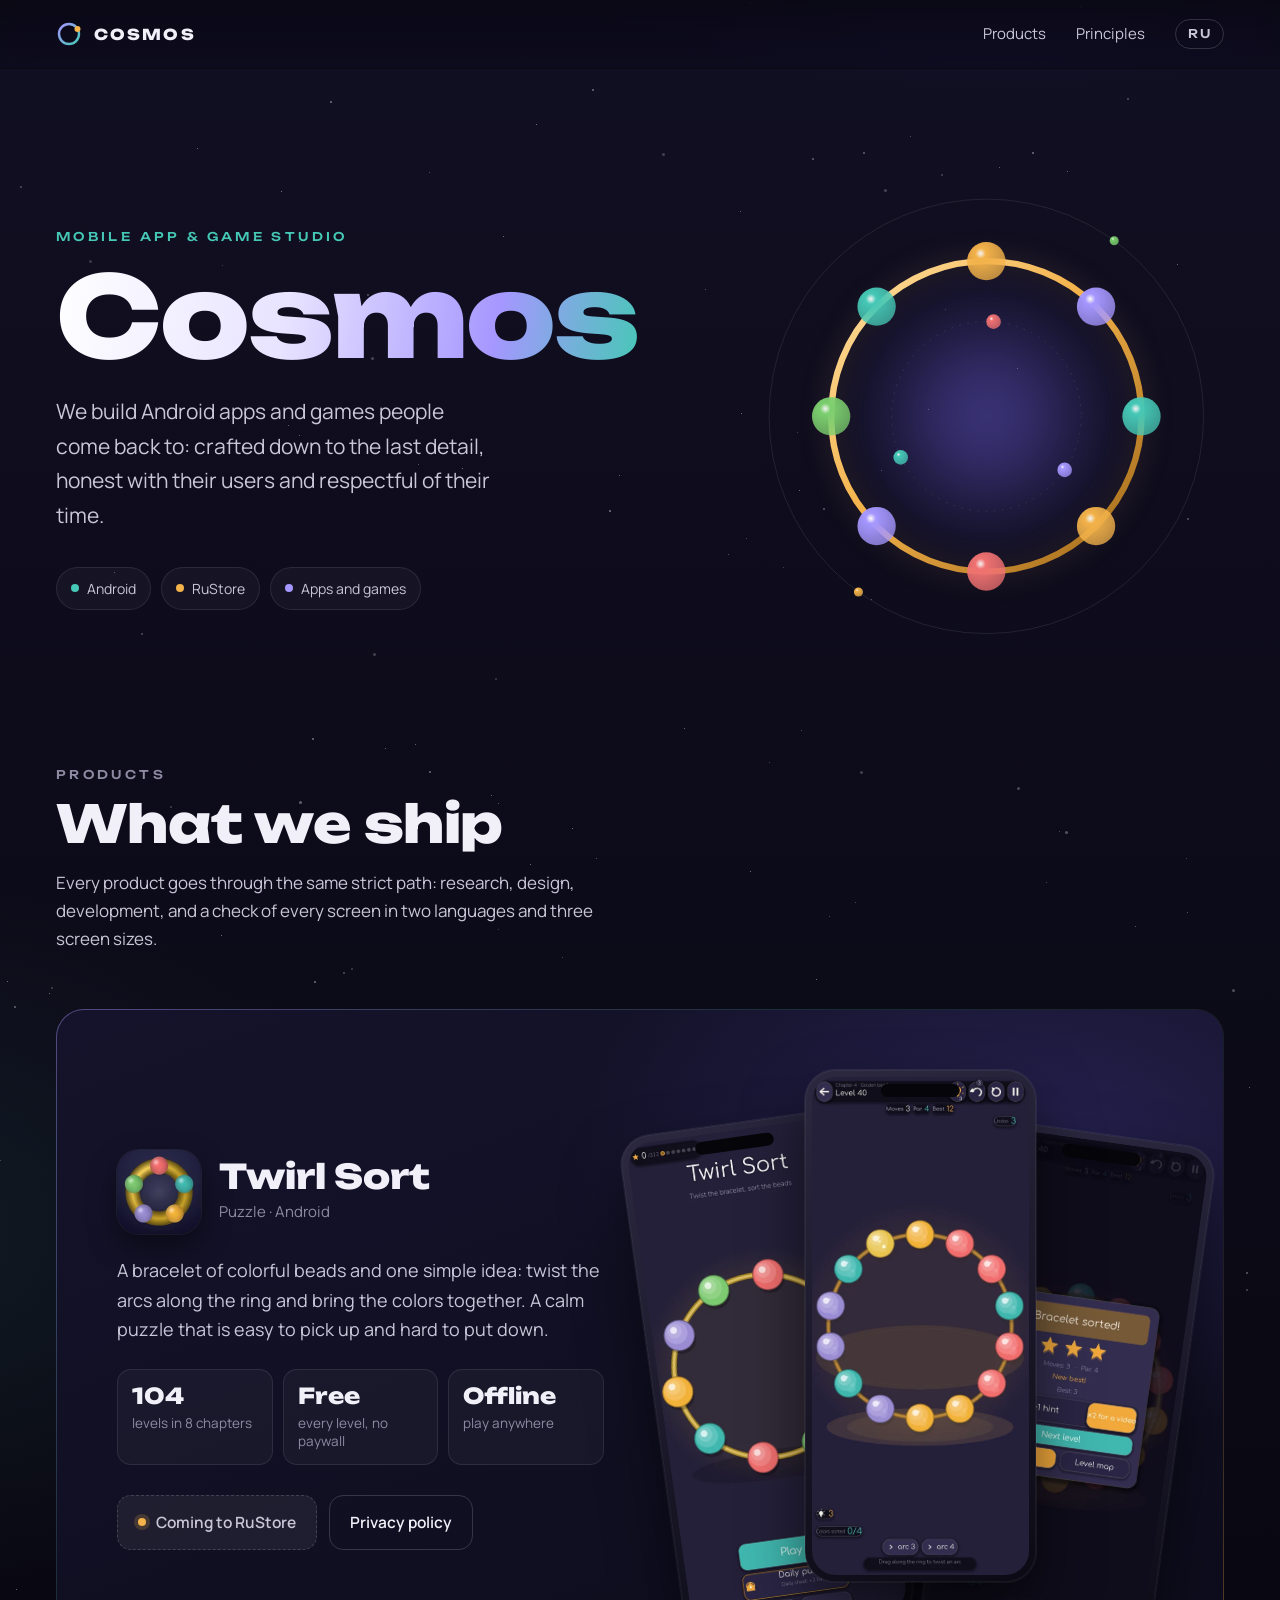
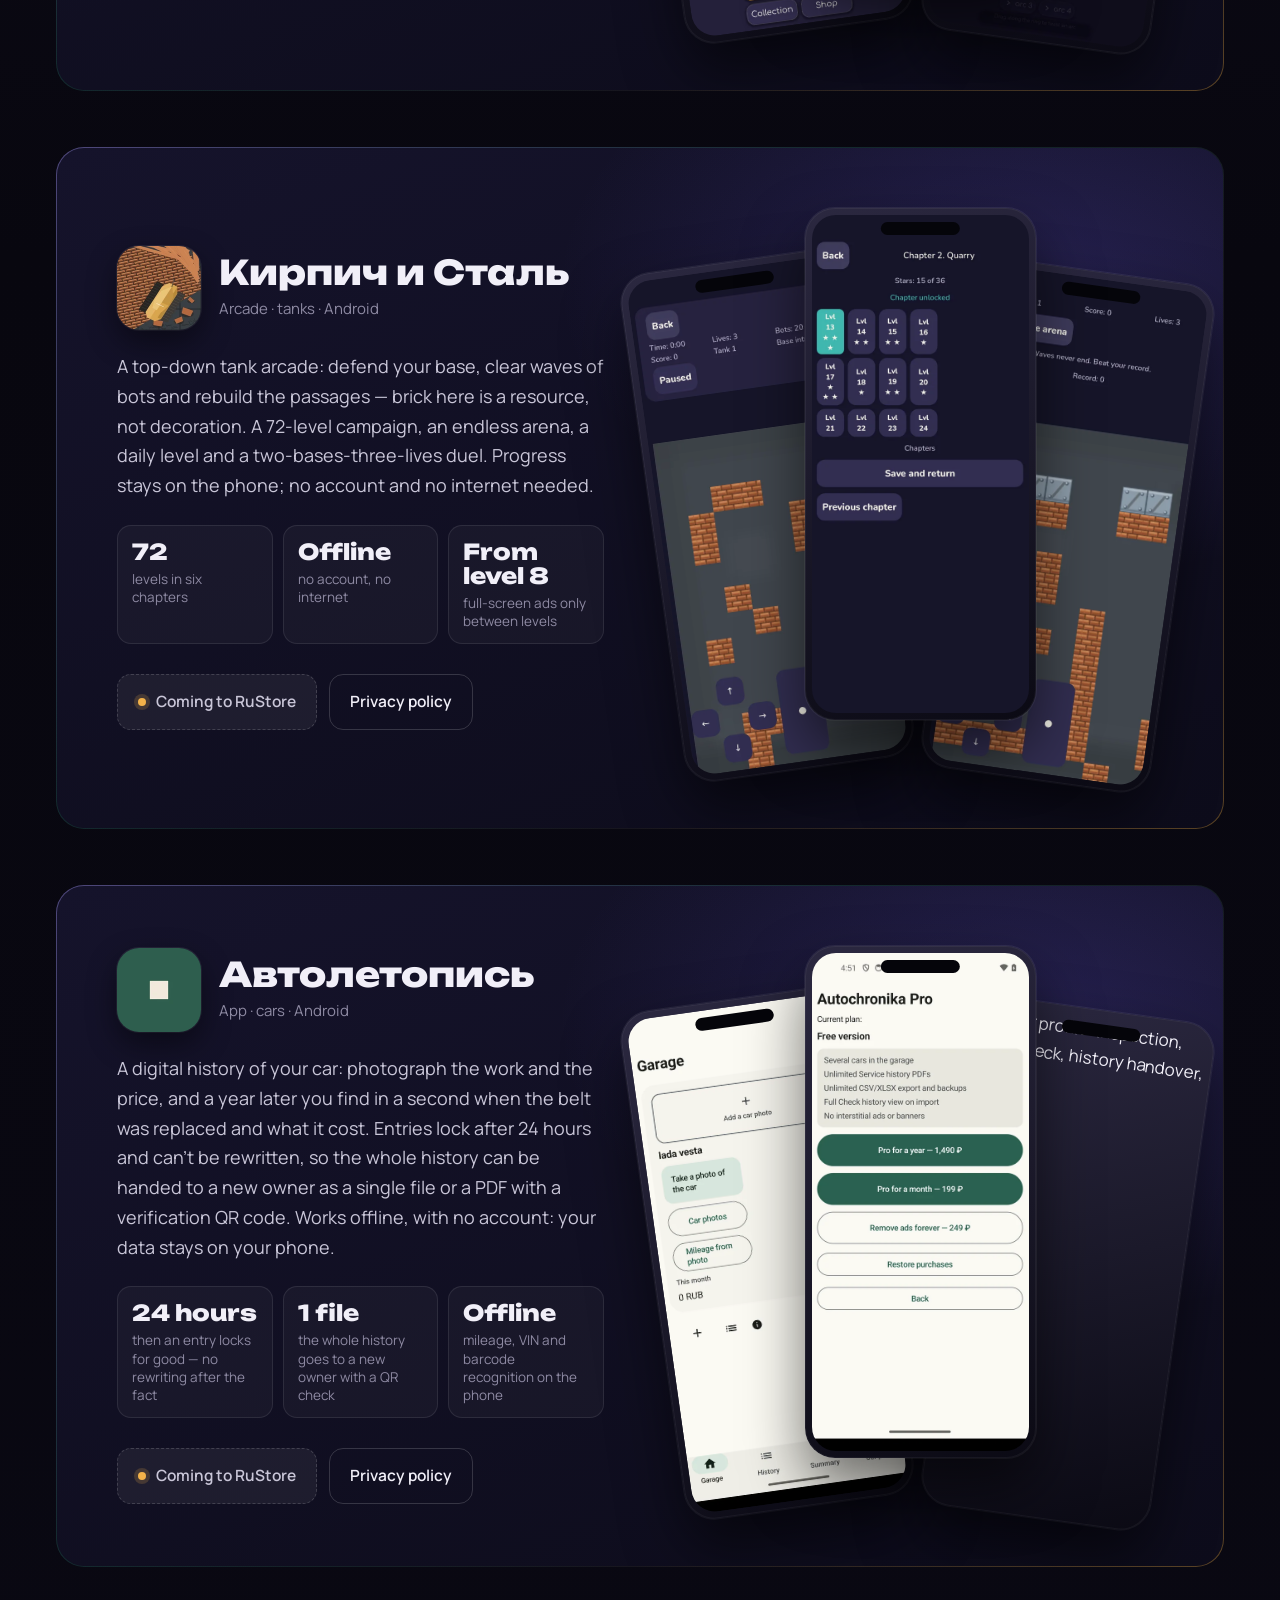
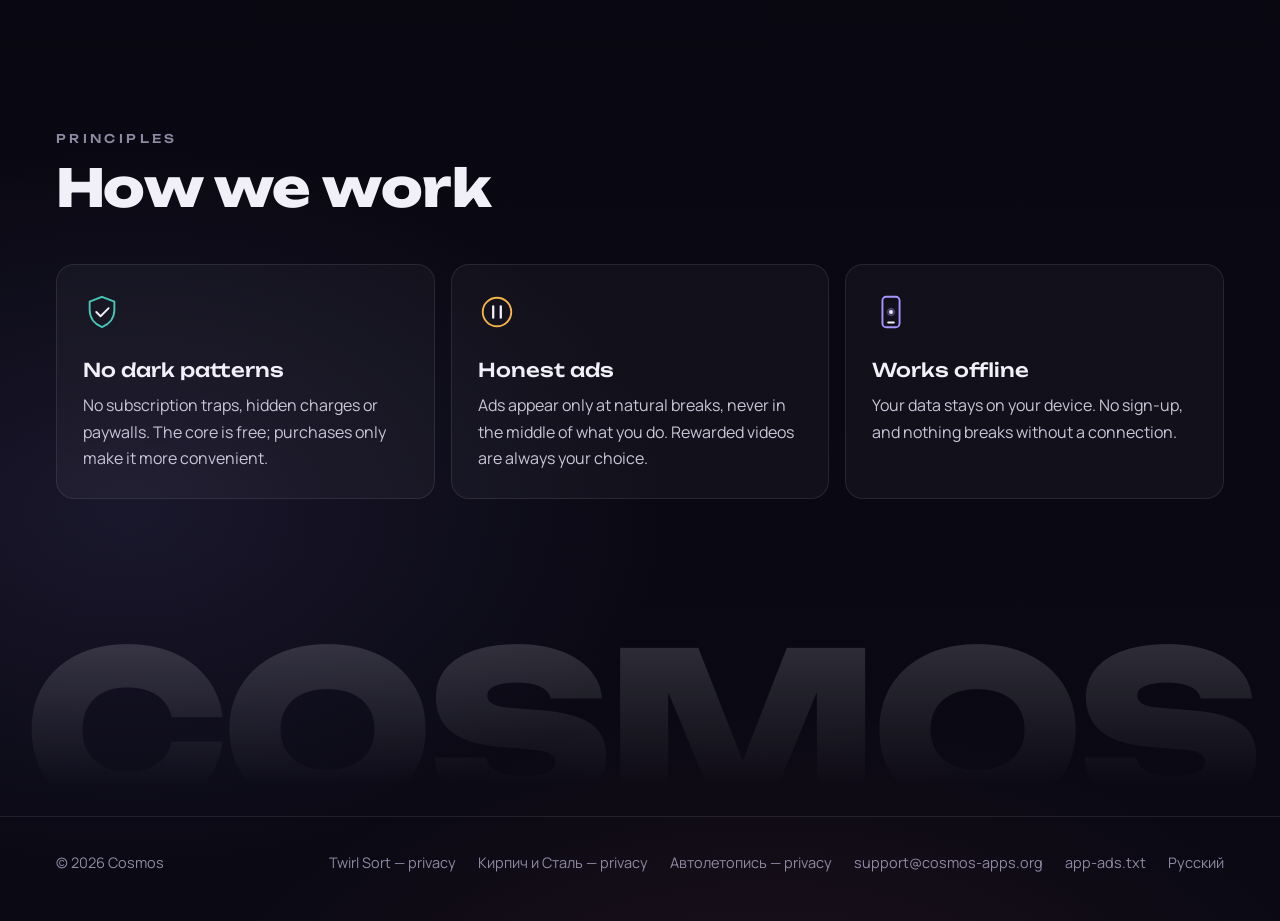
==== commit 827c9276: "Автолетопись 1.0: страница продукта и политика конфиденциальности (RU+EN, демо-режим рекламы и покуп" ====
--- a/en/index.html
+++ b/en/index.html
@@ -70,6 +70,21 @@
     </div>
     <div class="phones"><figure class="phone p1" style="margin:0"><img src="/assets/img/steelfront/shot1-en.webp" alt="Battlefield: a wall, a bot and the lives panel" width="540" height="1200" loading="lazy" decoding="async"></figure><figure class="phone p2" style="margin:0"><img src="/assets/img/steelfront/shot2-en.webp" alt="Chapter level map with stars" width="540" height="1200" loading="lazy" decoding="async"></figure><figure class="phone p3" style="margin:0"><img src="/assets/img/steelfront/shot3-en.webp" alt="Quick battle: endless waves and a high score" width="540" height="1200" loading="lazy" decoding="async"></figure></div>
   </div></article>
+  <article class="product" aria-labelledby="autochronika-h"><div class="product-inner">
+    <div>
+      <div class="app-head">
+        <img class="app-icon" src="/assets/img/autochronika/icon.webp" width="84" height="84" alt="">
+        <div><h3 class="app-name" id="autochronika-h">Автолетопись</h3><div class="app-cat">App · cars · Android</div></div>
+      </div>
+      <p class="app-desc">A digital history of your car: photograph the work and the price, and a year later you find in a second when the belt was replaced and what it cost. Entries lock after 24 hours and can&#x27;t be rewritten, so the whole history can be handed to a new owner as a single file or a PDF with a verification QR code. Works offline, with no account: your data stays on your phone.</p>
+      <ul class="facts"><li><strong>24 hours</strong><span>then an entry locks for good — no rewriting after the fact</span></li><li><strong>1 file</strong><span>the whole history goes to a new owner with a QR check</span></li><li><strong>Offline</strong><span>mileage, VIN and barcode recognition on the phone</span></li></ul>
+      <div class="actions">
+        <span class="btn btn-soon" aria-disabled="true"><span class="dot"></span>Coming to RuStore</span>
+        <a class="btn btn-ghost" href="/autochronika/privacy/">Privacy policy</a>
+      </div>
+    </div>
+    <div class="phones"><figure class="phone p1" style="margin:0"><img src="/assets/img/autochronika/shot1-en.webp" alt="Garage: the car card with photo, mileage and costs" width="540" height="1200" loading="lazy" decoding="async"></figure><figure class="phone p2" style="margin:0"><img src="/assets/img/autochronika/shot2-en.webp" alt="New entry: large work icons, from oil to fines" width="540" height="1200" loading="lazy" decoding="async"></figure><figure class="phone p3" style="margin:0"><img src="/assets/img/autochronika/shot3-en.webp" alt="Car profile: inspection, QR check, history handover, PDF" width="540" height="1200" loading="lazy" decoding="async"></figure></div>
+  </div></article>
 </div></section>
 
 <section id="principles" aria-labelledby="principles-h"><div class="wrap">
@@ -82,7 +97,7 @@
 <footer class="foot"><div class="wrap">
   <span>© 2026 Cosmos</span>
   <nav aria-label="Documents">
-    <a href="/twirl-sort/privacy/">Twirl Sort — privacy</a><a href="/steelfront/privacy/">Кирпич и Сталь — privacy</a>
+    <a href="/twirl-sort/privacy/">Twirl Sort — privacy</a><a href="/steelfront/privacy/">Кирпич и Сталь — privacy</a><a href="/autochronika/privacy/">Автолетопись — privacy</a>
     <a href="mailto:support@cosmos-apps.org">support@cosmos-apps.org</a>
     <a href="/app-ads.txt">app-ads.txt</a>
     <a href="/" hreflang="ru">Русский</a>
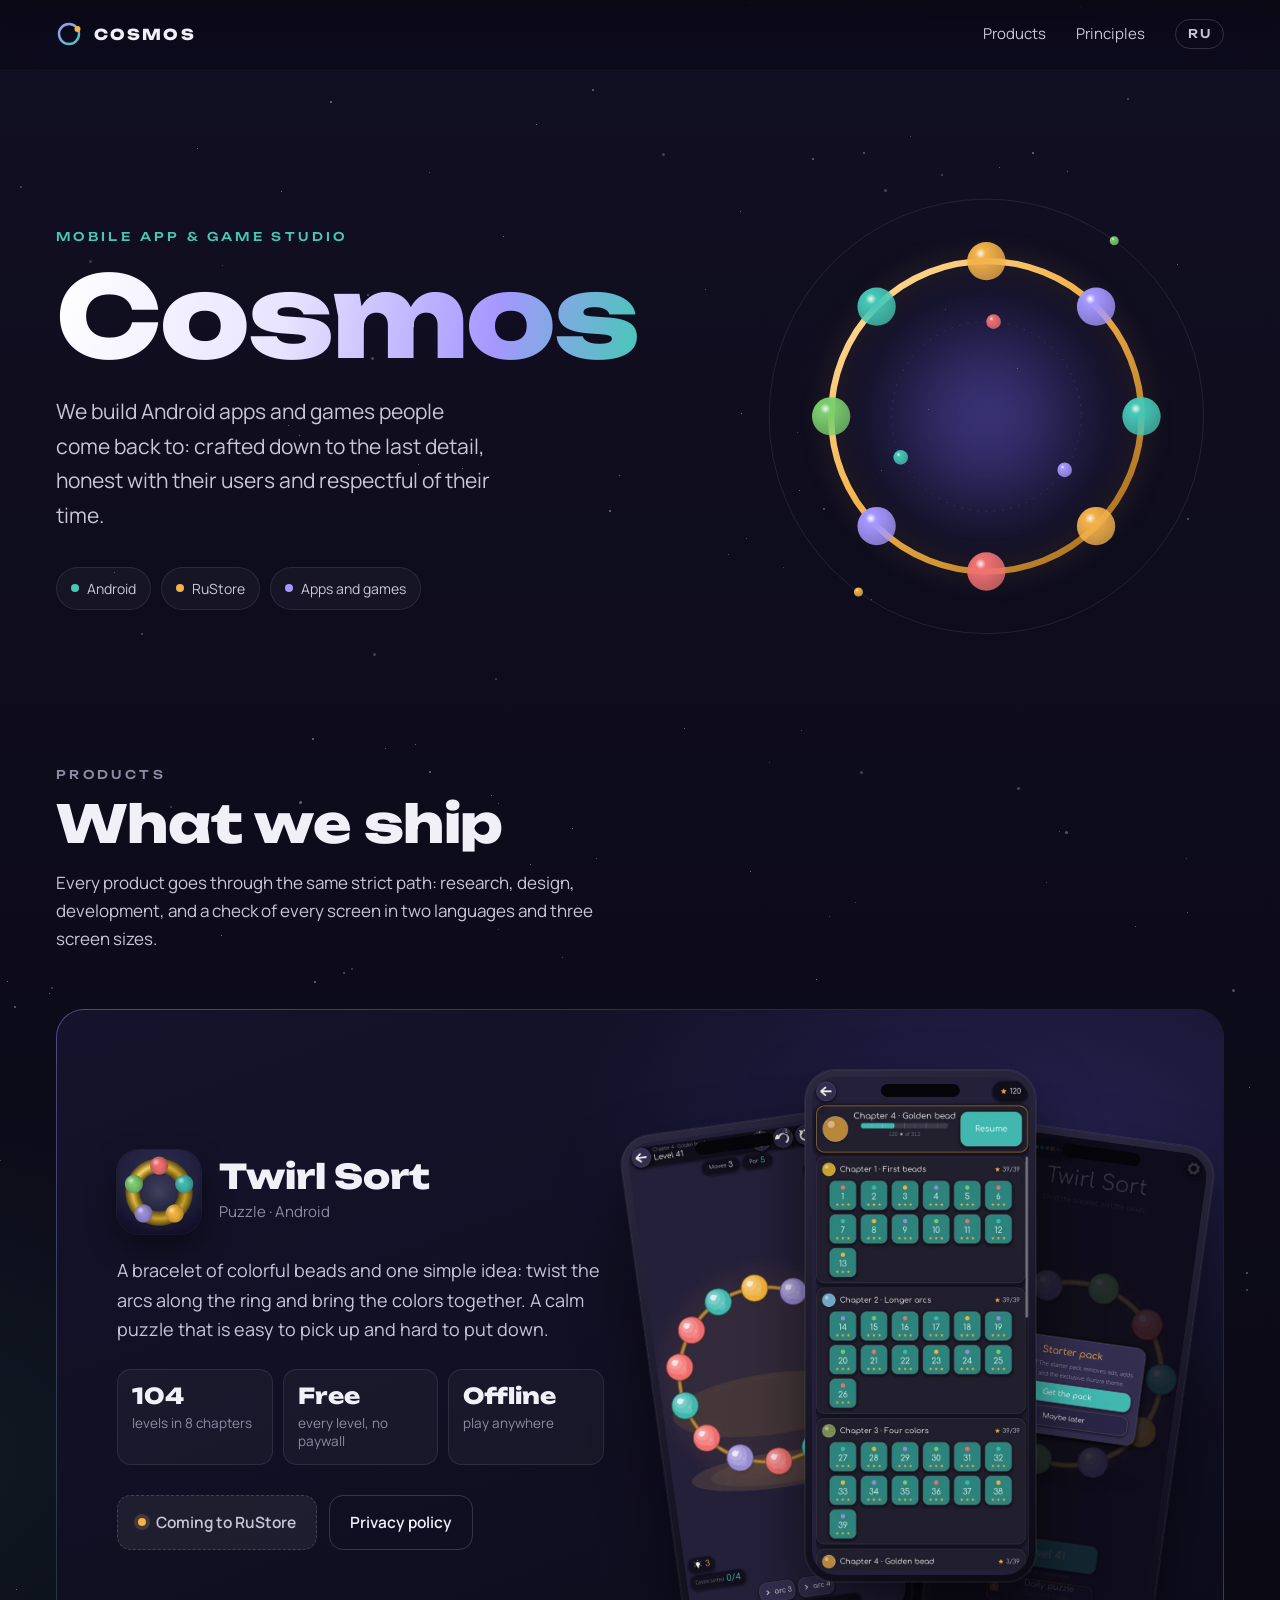
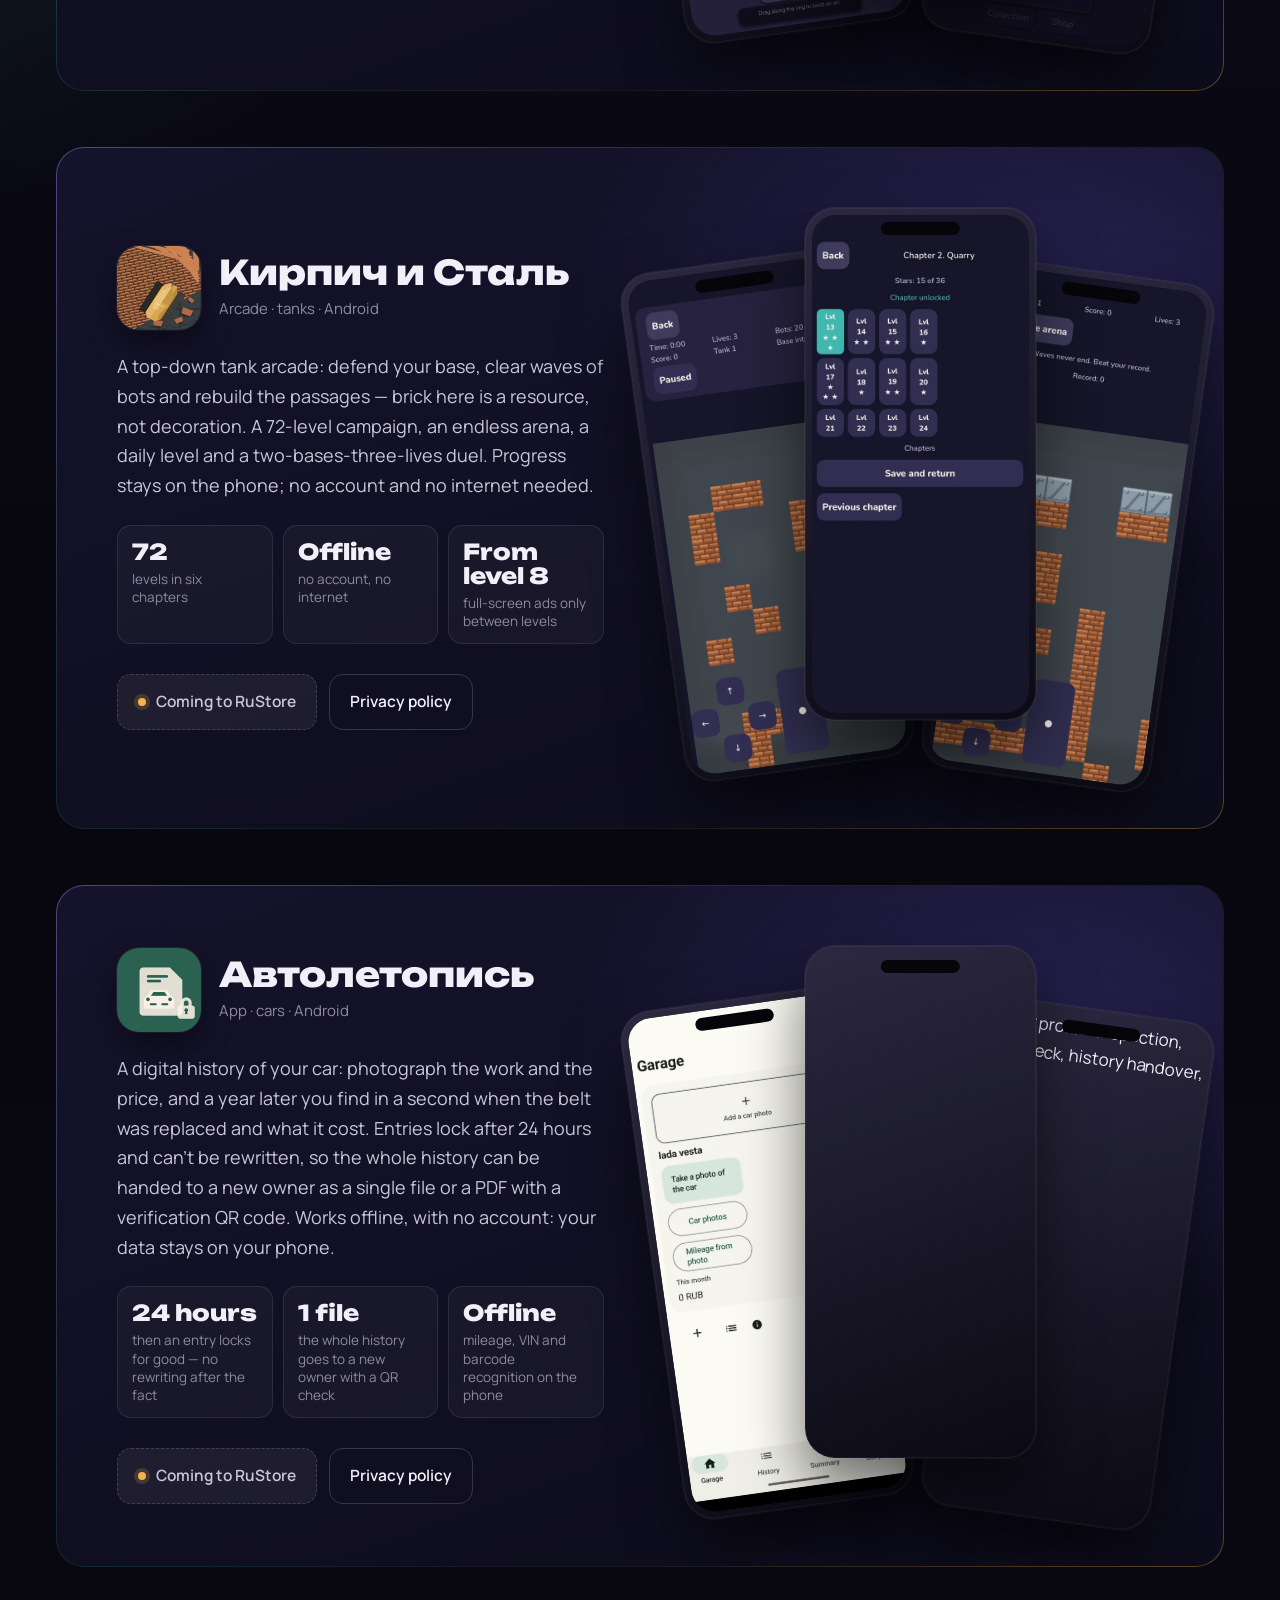
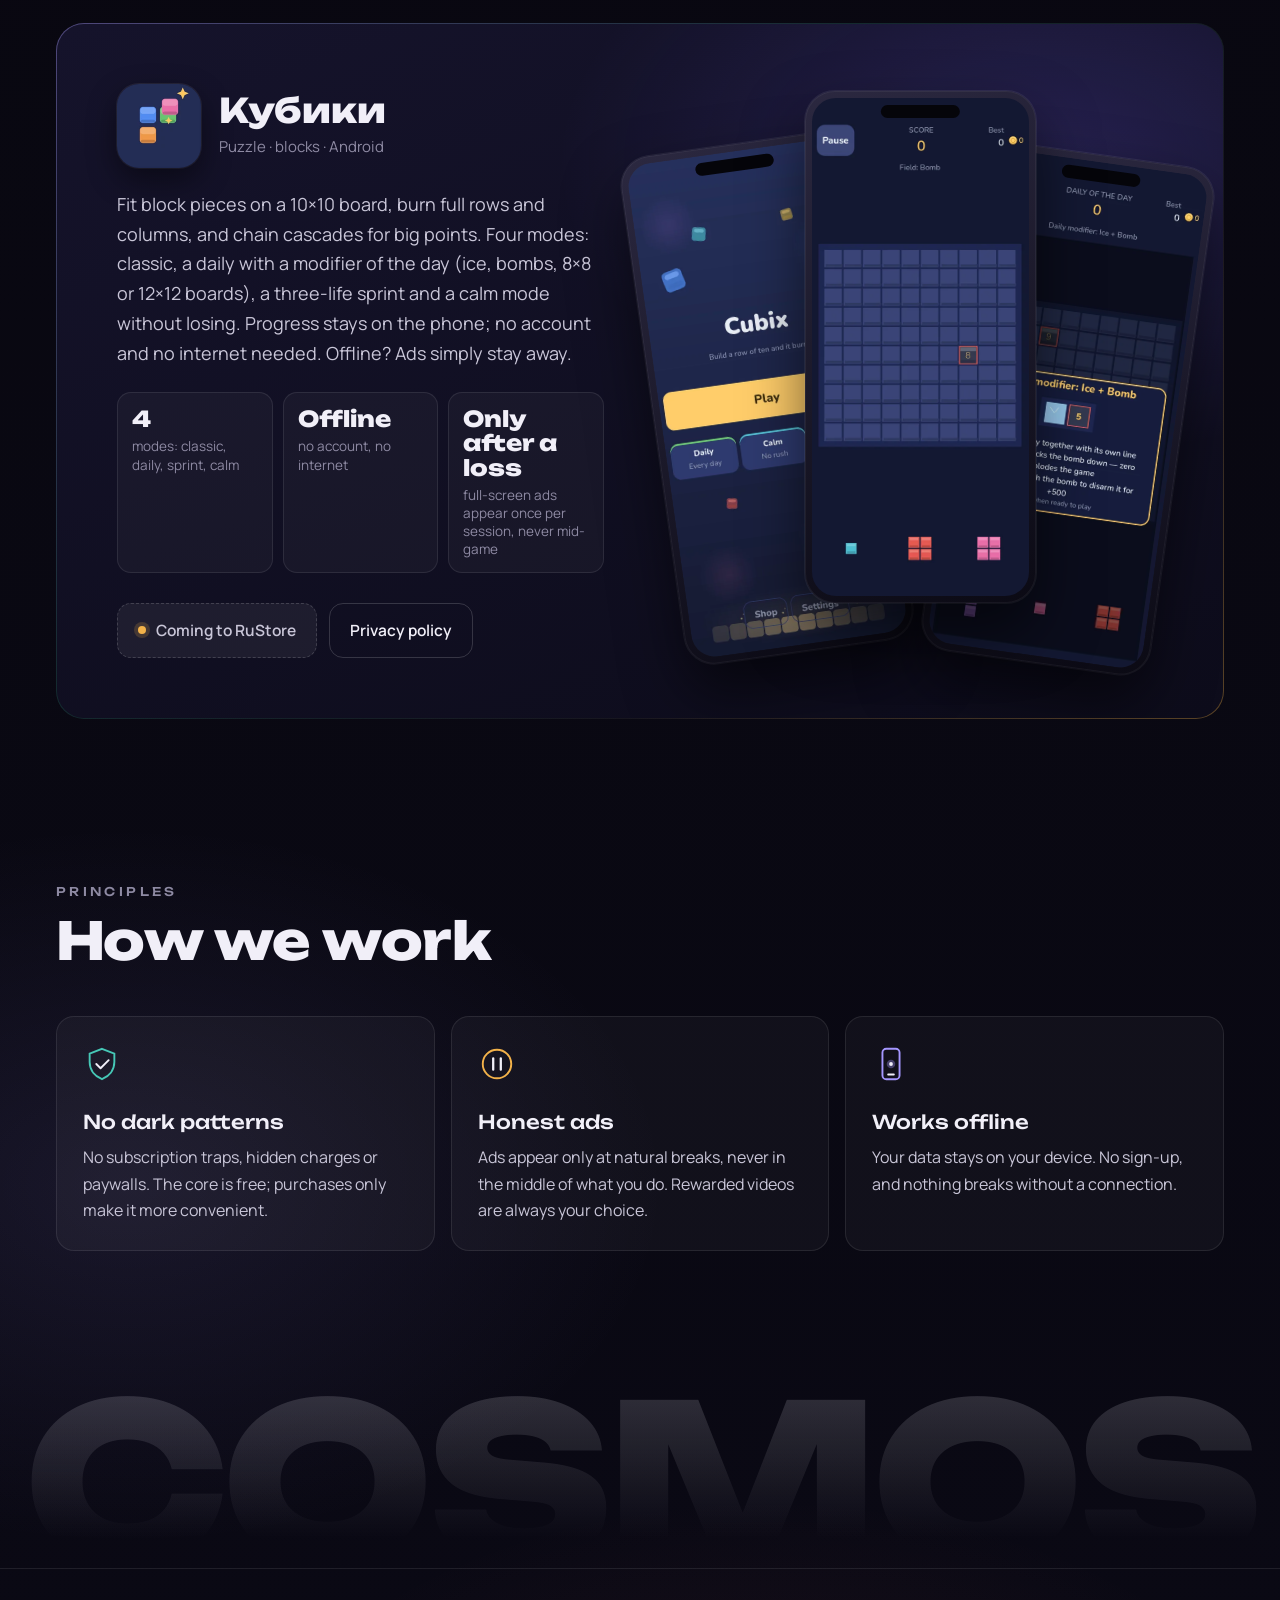
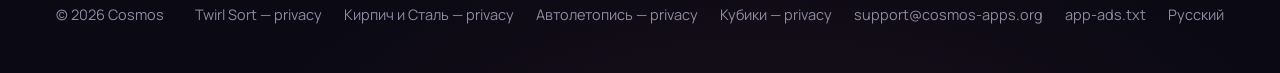
==== commit d9b80ec3: "Кубики: блок продукта на витрине (скриншоты, RU/EN) и политика конфиденциальности 1.0.0" ====
--- a/en/index.html
+++ b/en/index.html
@@ -85,6 +85,21 @@
     </div>
     <div class="phones"><figure class="phone p1" style="margin:0"><img src="/assets/img/autochronika/shot1-en.webp" alt="Garage: the car card with photo, mileage and costs" width="540" height="1200" loading="lazy" decoding="async"></figure><figure class="phone p2" style="margin:0"><img src="/assets/img/autochronika/shot2-en.webp" alt="New entry: large work icons, from oil to fines" width="540" height="1200" loading="lazy" decoding="async"></figure><figure class="phone p3" style="margin:0"><img src="/assets/img/autochronika/shot3-en.webp" alt="Car profile: inspection, QR check, history handover, PDF" width="540" height="1200" loading="lazy" decoding="async"></figure></div>
   </div></article>
+  <article class="product" aria-labelledby="cubix-h"><div class="product-inner">
+    <div>
+      <div class="app-head">
+        <img class="app-icon" src="/assets/img/cubix/icon.webp" width="84" height="84" alt="">
+        <div><h3 class="app-name" id="cubix-h">Кубики</h3><div class="app-cat">Puzzle · blocks · Android</div></div>
+      </div>
+      <p class="app-desc">Fit block pieces on a 10×10 board, burn full rows and columns, and chain cascades for big points. Four modes: classic, a daily with a modifier of the day (ice, bombs, 8×8 or 12×12 boards), a three-life sprint and a calm mode without losing. Progress stays on the phone; no account and no internet needed. Offline? Ads simply stay away.</p>
+      <ul class="facts"><li><strong>4</strong><span>modes: classic, daily, sprint, calm</span></li><li><strong>Offline</strong><span>no account, no internet</span></li><li><strong>Only after a loss</strong><span>full-screen ads appear once per session, never mid-game</span></li></ul>
+      <div class="actions">
+        <span class="btn btn-soon" aria-disabled="true"><span class="dot"></span>Coming to RuStore</span>
+        <a class="btn btn-ghost" href="/cubix/privacy/">Privacy policy</a>
+      </div>
+    </div>
+    <div class="phones"><figure class="phone p1" style="margin:0"><img src="/assets/img/cubix/shot1-en.webp" alt="Cubix main menu with records and coins" width="540" height="1200" loading="lazy" decoding="async"></figure><figure class="phone p2" style="margin:0"><img src="/assets/img/cubix/shot2-en.webp" alt="10×10 board with pieces in the tray and the score" width="540" height="1200" loading="lazy" decoding="async"></figure><figure class="phone p3" style="margin:0"><img src="/assets/img/cubix/shot3-en.webp" alt="Daily modifier card: ice and bombs" width="540" height="1200" loading="lazy" decoding="async"></figure></div>
+  </div></article>
 </div></section>
 
 <section id="principles" aria-labelledby="principles-h"><div class="wrap">
@@ -97,7 +112,7 @@
 <footer class="foot"><div class="wrap">
   <span>© 2026 Cosmos</span>
   <nav aria-label="Documents">
-    <a href="/twirl-sort/privacy/">Twirl Sort — privacy</a><a href="/steelfront/privacy/">Кирпич и Сталь — privacy</a><a href="/autochronika/privacy/">Автолетопись — privacy</a>
+    <a href="/twirl-sort/privacy/">Twirl Sort — privacy</a><a href="/steelfront/privacy/">Кирпич и Сталь — privacy</a><a href="/autochronika/privacy/">Автолетопись — privacy</a><a href="/cubix/privacy/">Кубики — privacy</a>
     <a href="mailto:support@cosmos-apps.org">support@cosmos-apps.org</a>
     <a href="/app-ads.txt">app-ads.txt</a>
     <a href="/" hreflang="ru">Русский</a>
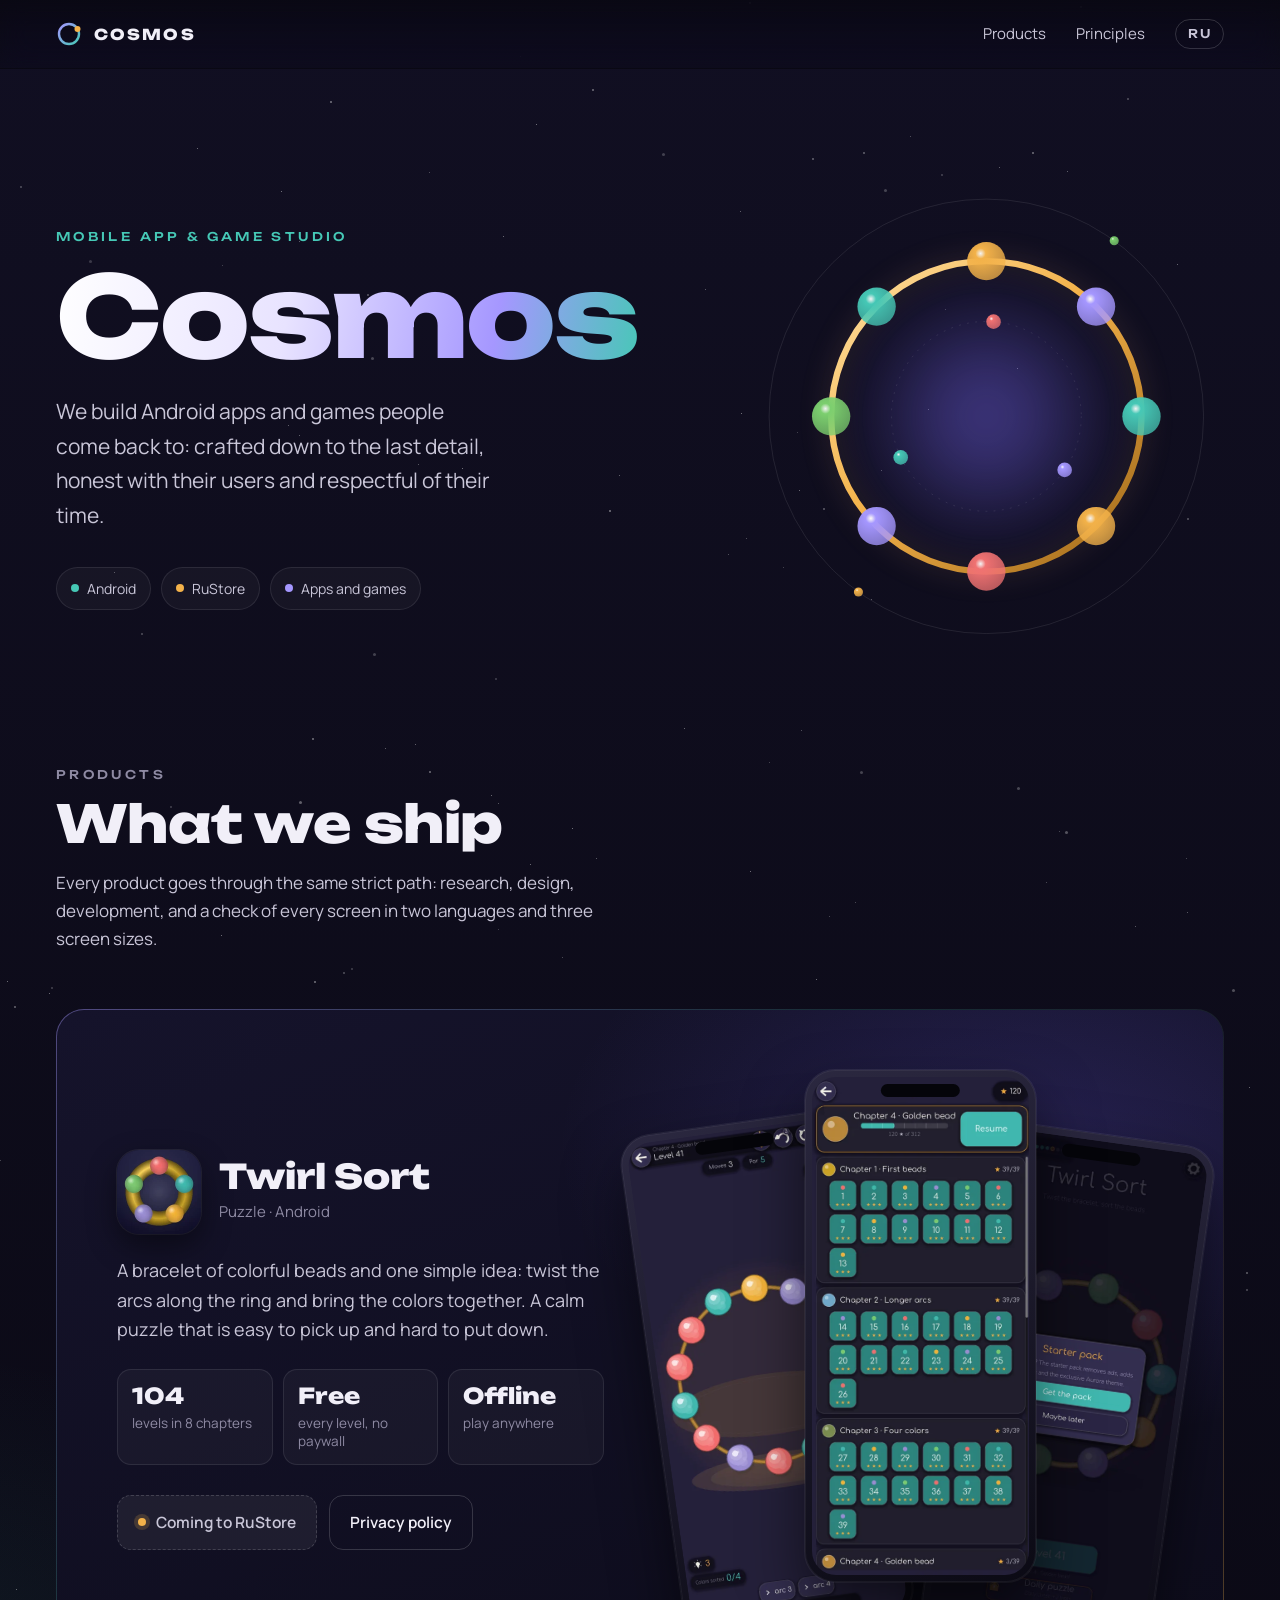
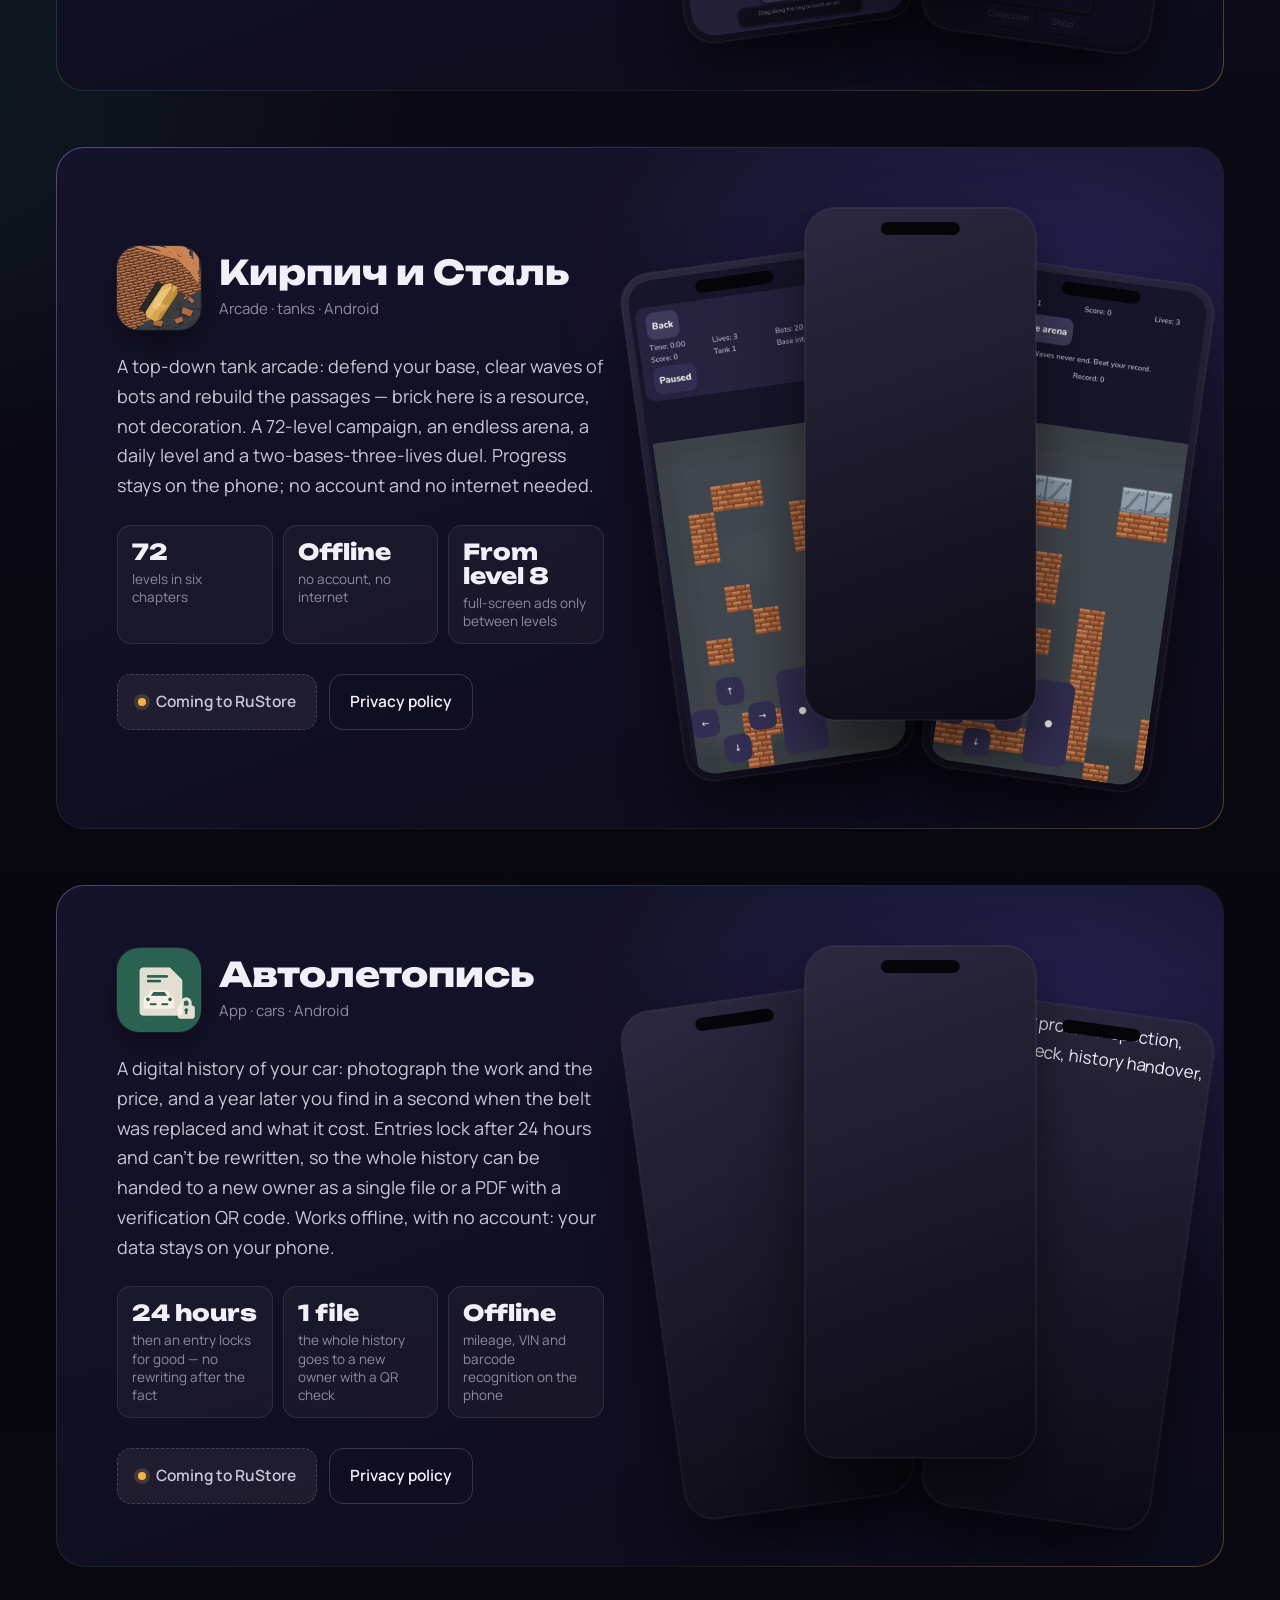
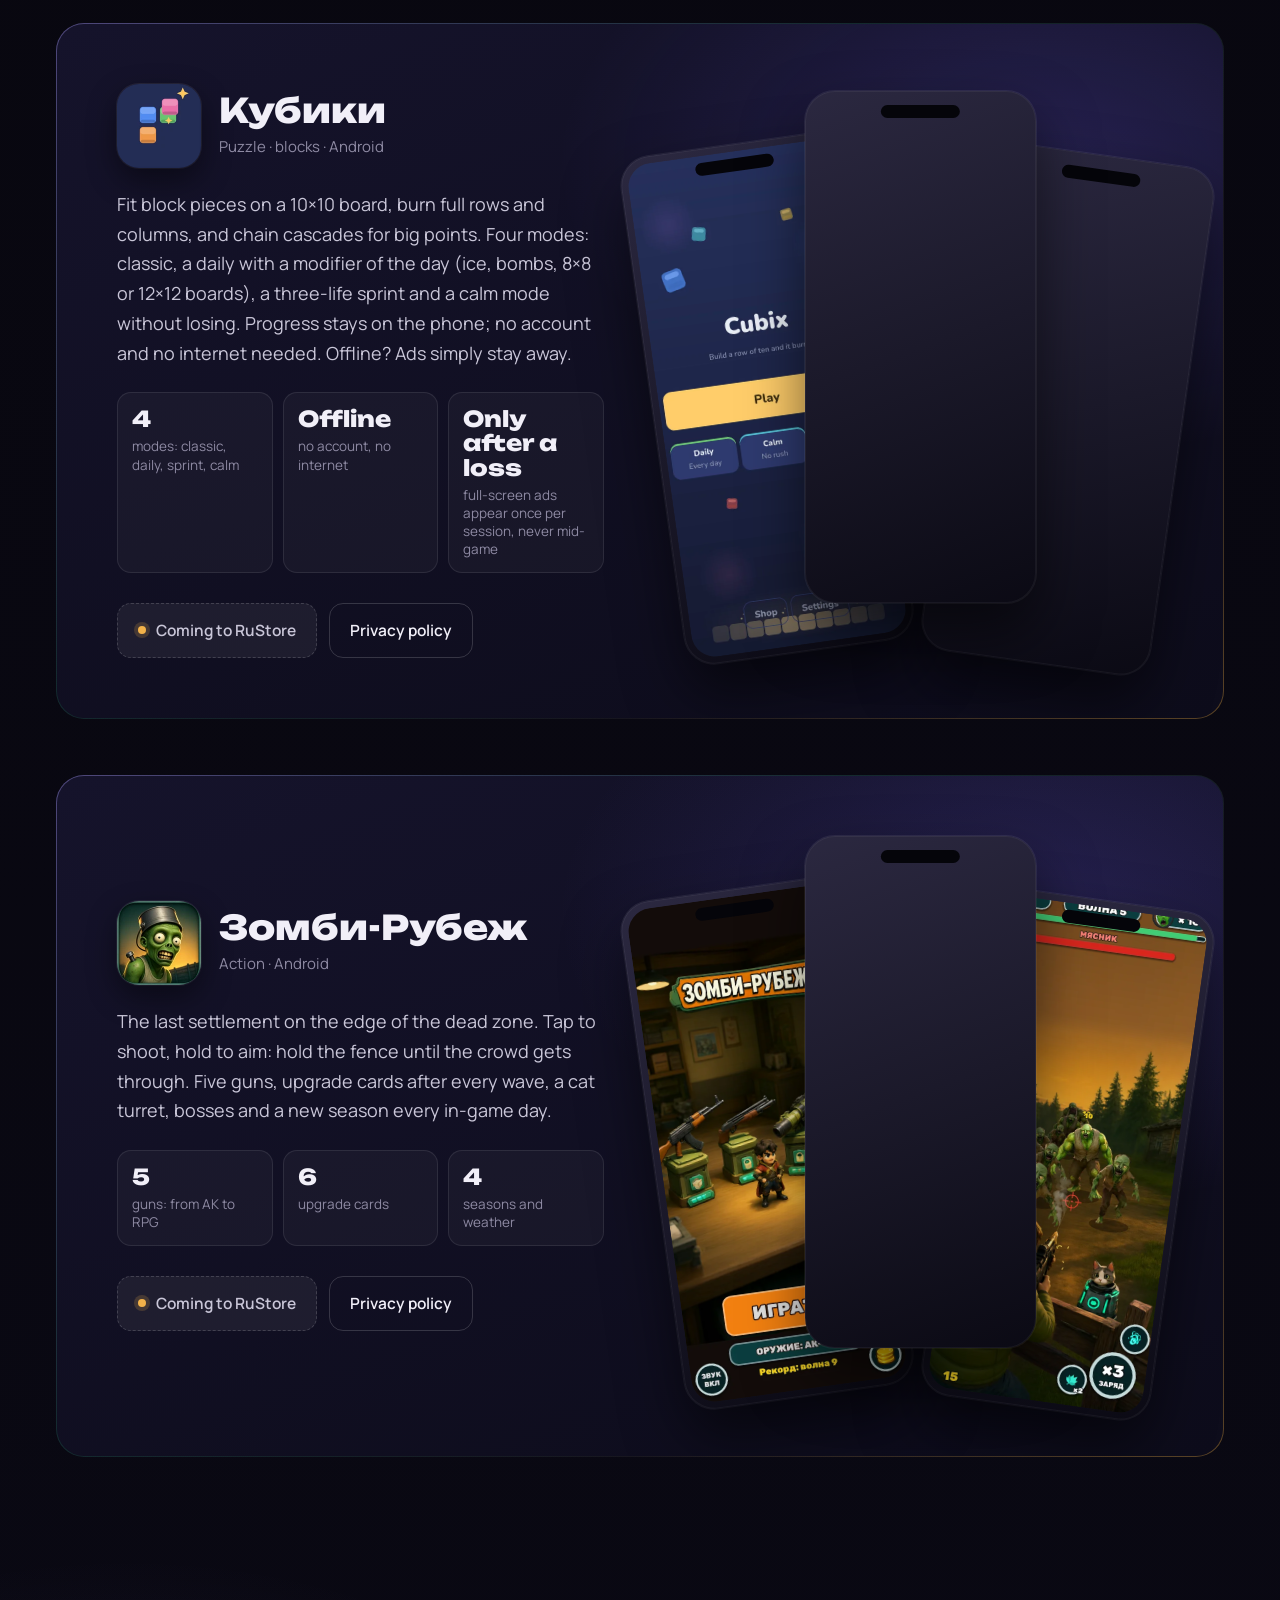
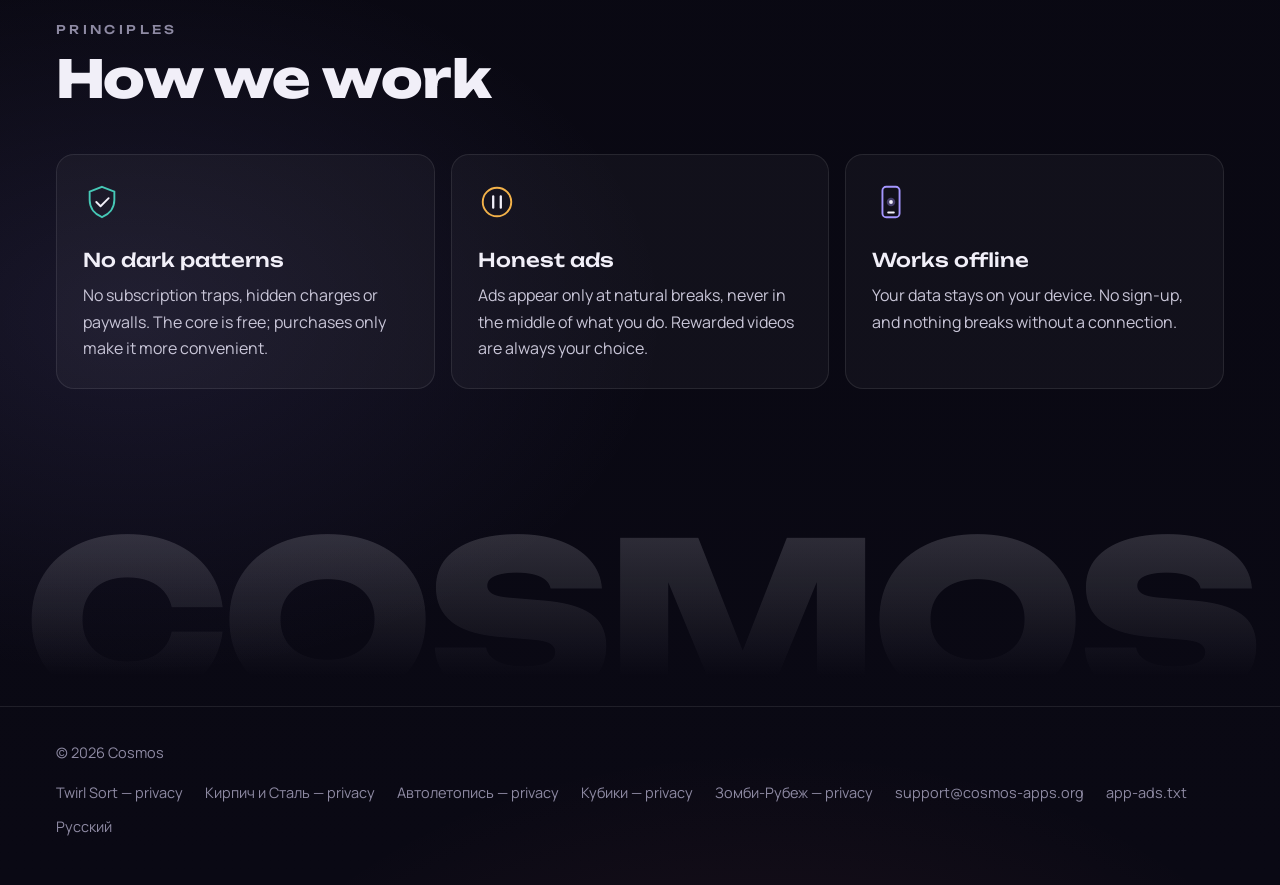
==== commit 77343a9a: "zombie-rubezh: product block + privacy policy (1.0.0, ads+RuStore Pay, permissions and AppMetrica de" ====
--- a/en/index.html
+++ b/en/index.html
@@ -100,6 +100,21 @@
     </div>
     <div class="phones"><figure class="phone p1" style="margin:0"><img src="/assets/img/cubix/shot1-en.webp" alt="Cubix main menu with records and coins" width="540" height="1200" loading="lazy" decoding="async"></figure><figure class="phone p2" style="margin:0"><img src="/assets/img/cubix/shot2-en.webp" alt="10×10 board with pieces in the tray and the score" width="540" height="1200" loading="lazy" decoding="async"></figure><figure class="phone p3" style="margin:0"><img src="/assets/img/cubix/shot3-en.webp" alt="Daily modifier card: ice and bombs" width="540" height="1200" loading="lazy" decoding="async"></figure></div>
   </div></article>
+  <article class="product" aria-labelledby="zombie-rubezh-h"><div class="product-inner">
+    <div>
+      <div class="app-head">
+        <img class="app-icon" src="/assets/img/zombie-rubezh/icon.webp" width="84" height="84" alt="">
+        <div><h3 class="app-name" id="zombie-rubezh-h">Зомби-Рубеж</h3><div class="app-cat">Action · Android</div></div>
+      </div>
+      <p class="app-desc">The last settlement on the edge of the dead zone. Tap to shoot, hold to aim: hold the fence until the crowd gets through. Five guns, upgrade cards after every wave, a cat turret, bosses and a new season every in-game day.</p>
+      <ul class="facts"><li><strong>5</strong><span>guns: from AK to RPG</span></li><li><strong>6</strong><span>upgrade cards</span></li><li><strong>4</strong><span>seasons and weather</span></li></ul>
+      <div class="actions">
+        <span class="btn btn-soon" aria-disabled="true"><span class="dot"></span>Coming to RuStore</span>
+        <a class="btn btn-ghost" href="/zombie-rubezh/privacy/">Privacy policy</a>
+      </div>
+    </div>
+    <div class="phones"><figure class="phone p1" style="margin:0"><img src="/assets/img/zombie-rubezh/shot1.webp" alt="Zombie Rubezh main menu" width="540" height="1200" loading="lazy" decoding="async"></figure><figure class="phone p2" style="margin:0"><img src="/assets/img/zombie-rubezh/shot2.webp" alt="Battle: horde at the fence, wave 9" width="540" height="1200" loading="lazy" decoding="async"></figure><figure class="phone p3" style="margin:0"><img src="/assets/img/zombie-rubezh/shot3.webp" alt="Hold-aim: reticle above the finger" width="540" height="1200" loading="lazy" decoding="async"></figure></div>
+  </div></article>
 </div></section>
 
 <section id="principles" aria-labelledby="principles-h"><div class="wrap">
@@ -112,7 +127,7 @@
 <footer class="foot"><div class="wrap">
   <span>© 2026 Cosmos</span>
   <nav aria-label="Documents">
-    <a href="/twirl-sort/privacy/">Twirl Sort — privacy</a><a href="/steelfront/privacy/">Кирпич и Сталь — privacy</a><a href="/autochronika/privacy/">Автолетопись — privacy</a><a href="/cubix/privacy/">Кубики — privacy</a>
+    <a href="/twirl-sort/privacy/">Twirl Sort — privacy</a><a href="/steelfront/privacy/">Кирпич и Сталь — privacy</a><a href="/autochronika/privacy/">Автолетопись — privacy</a><a href="/cubix/privacy/">Кубики — privacy</a><a href="/zombie-rubezh/privacy/">Зомби-Рубеж — privacy</a>
     <a href="mailto:support@cosmos-apps.org">support@cosmos-apps.org</a>
     <a href="/app-ads.txt">app-ads.txt</a>
     <a href="/" hreflang="ru">Русский</a>
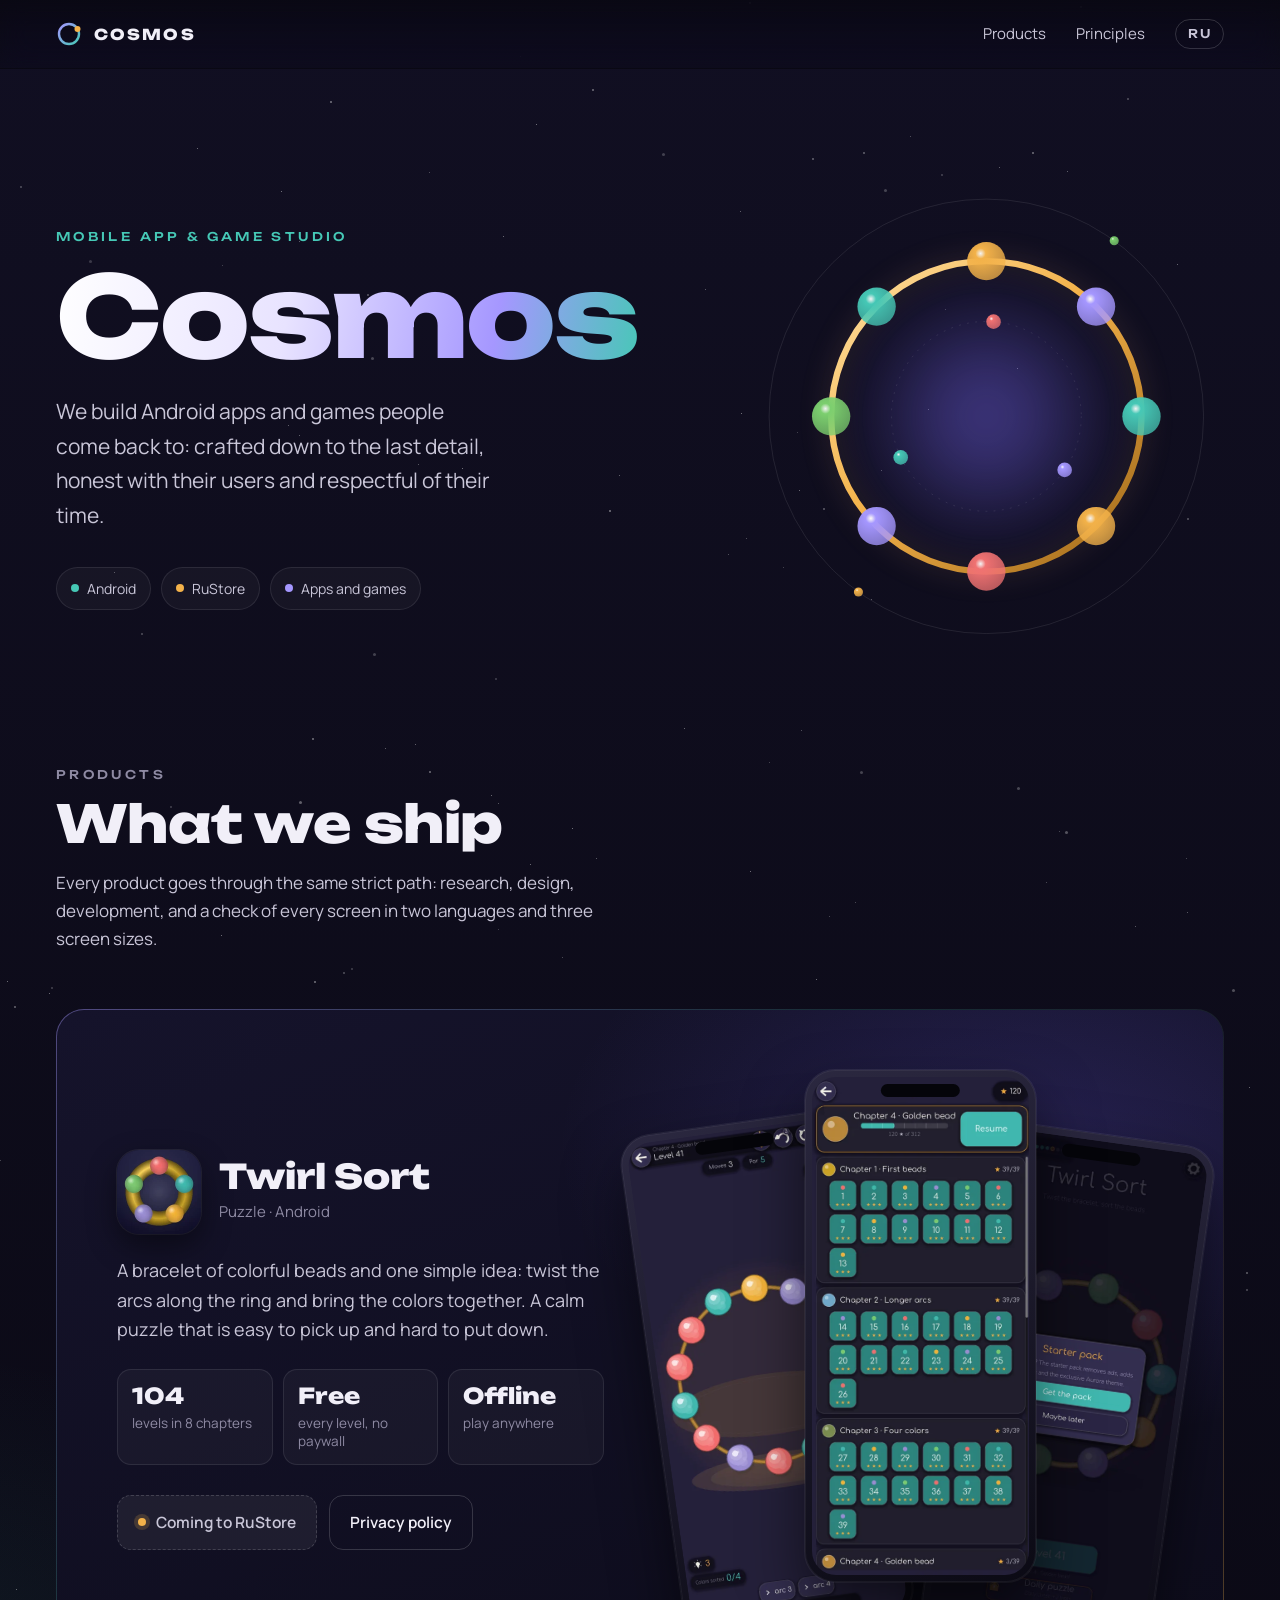
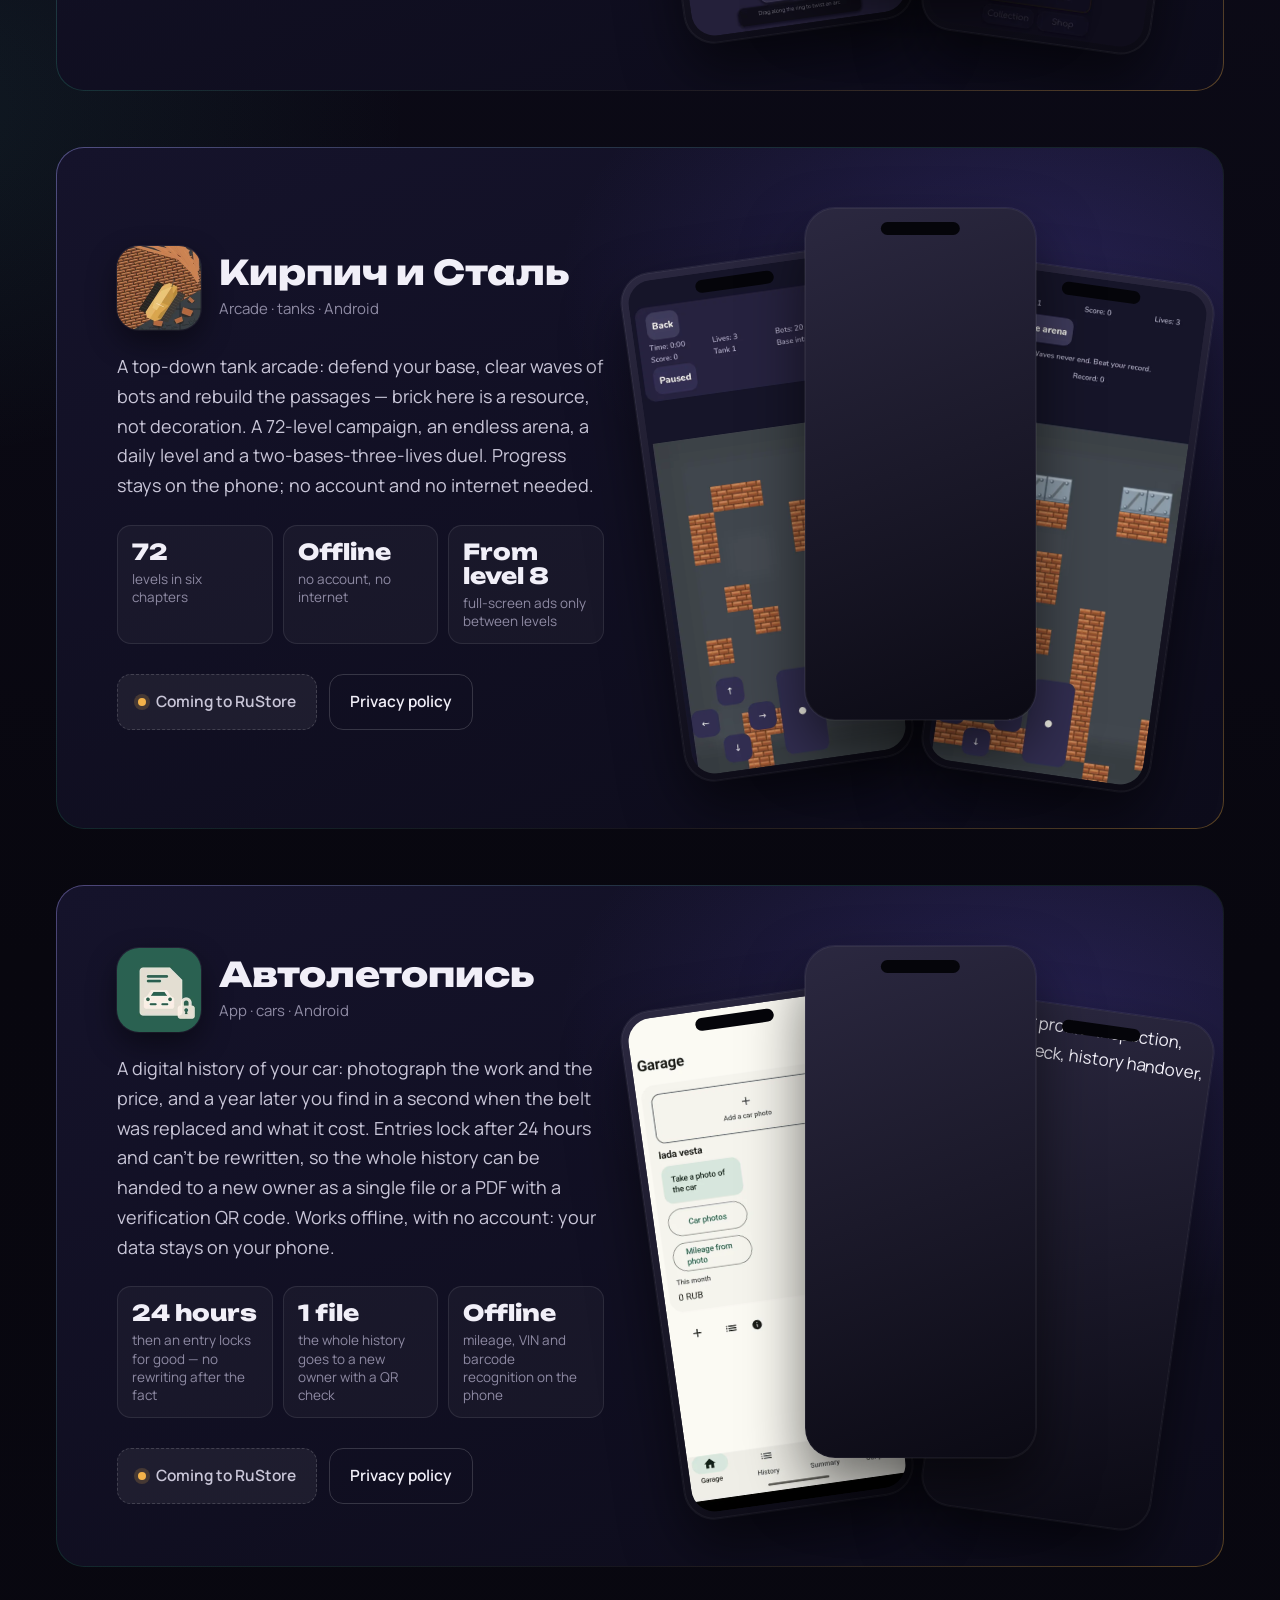
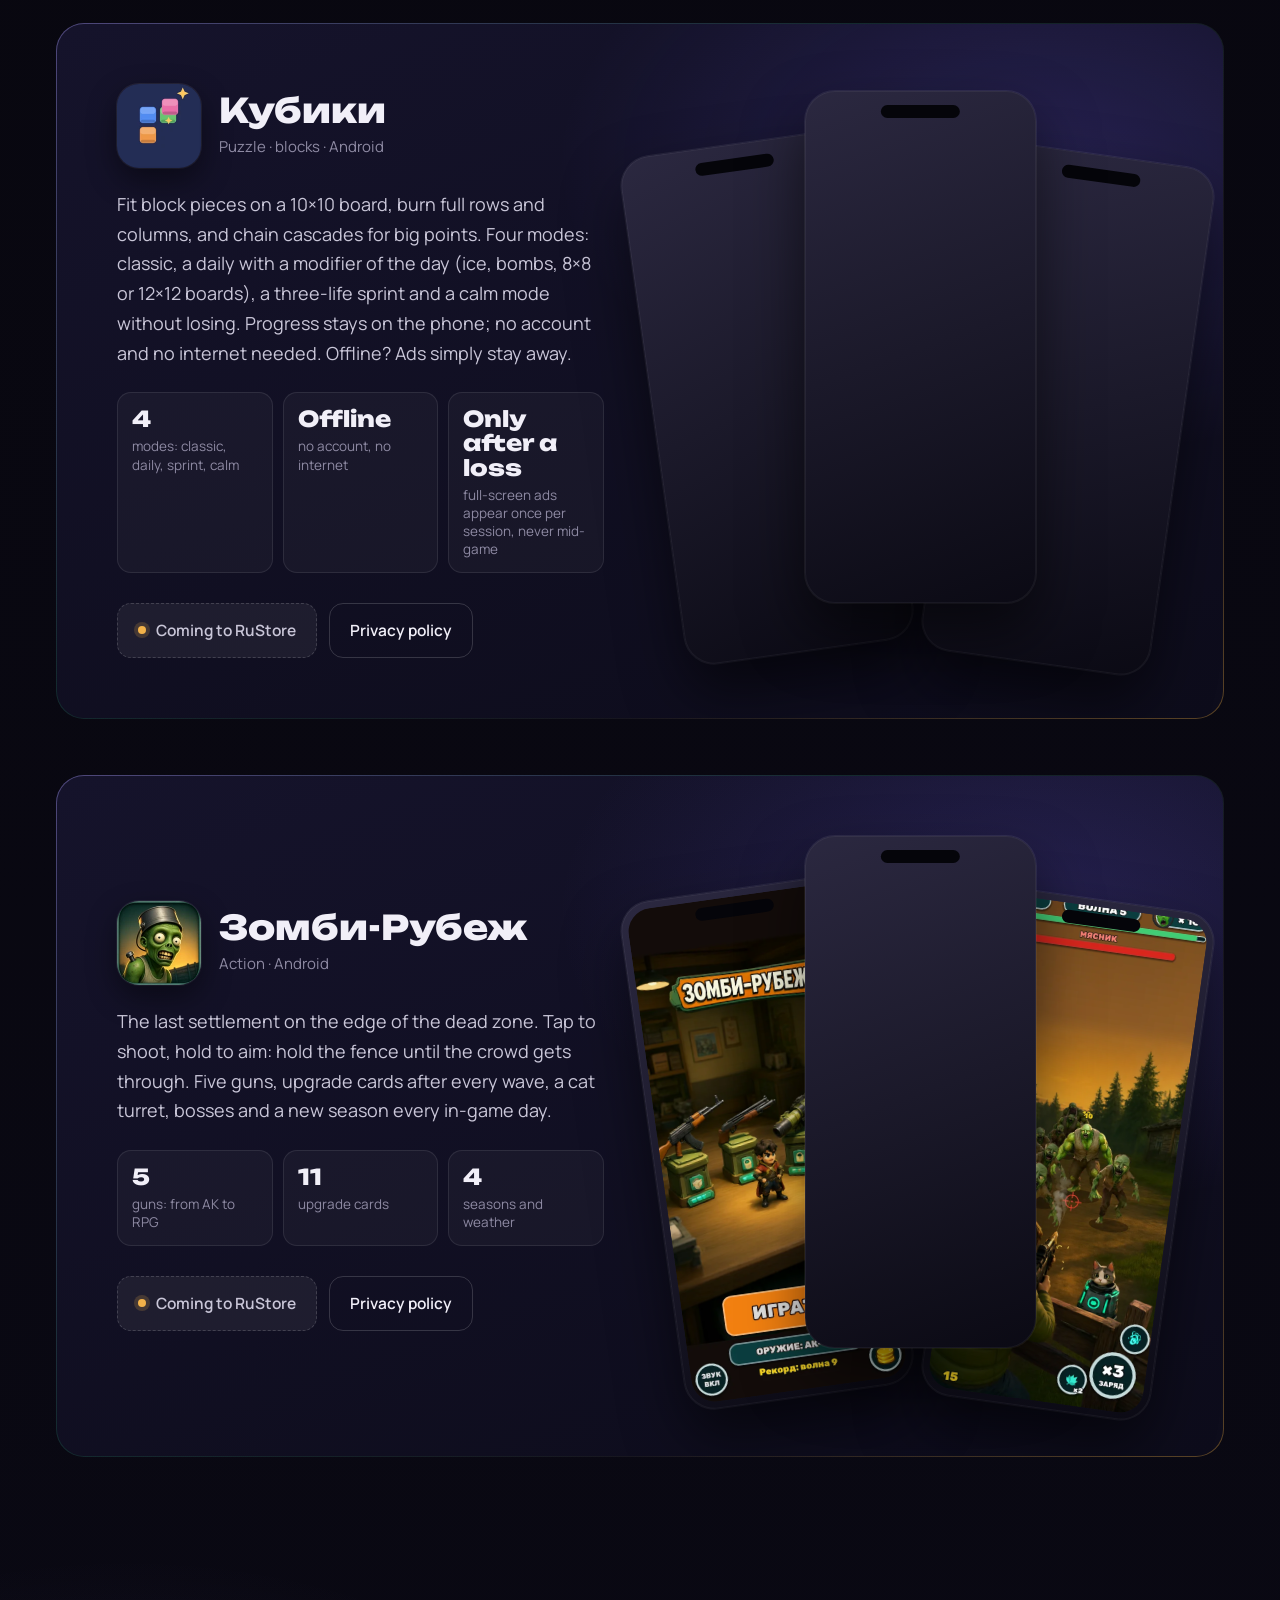
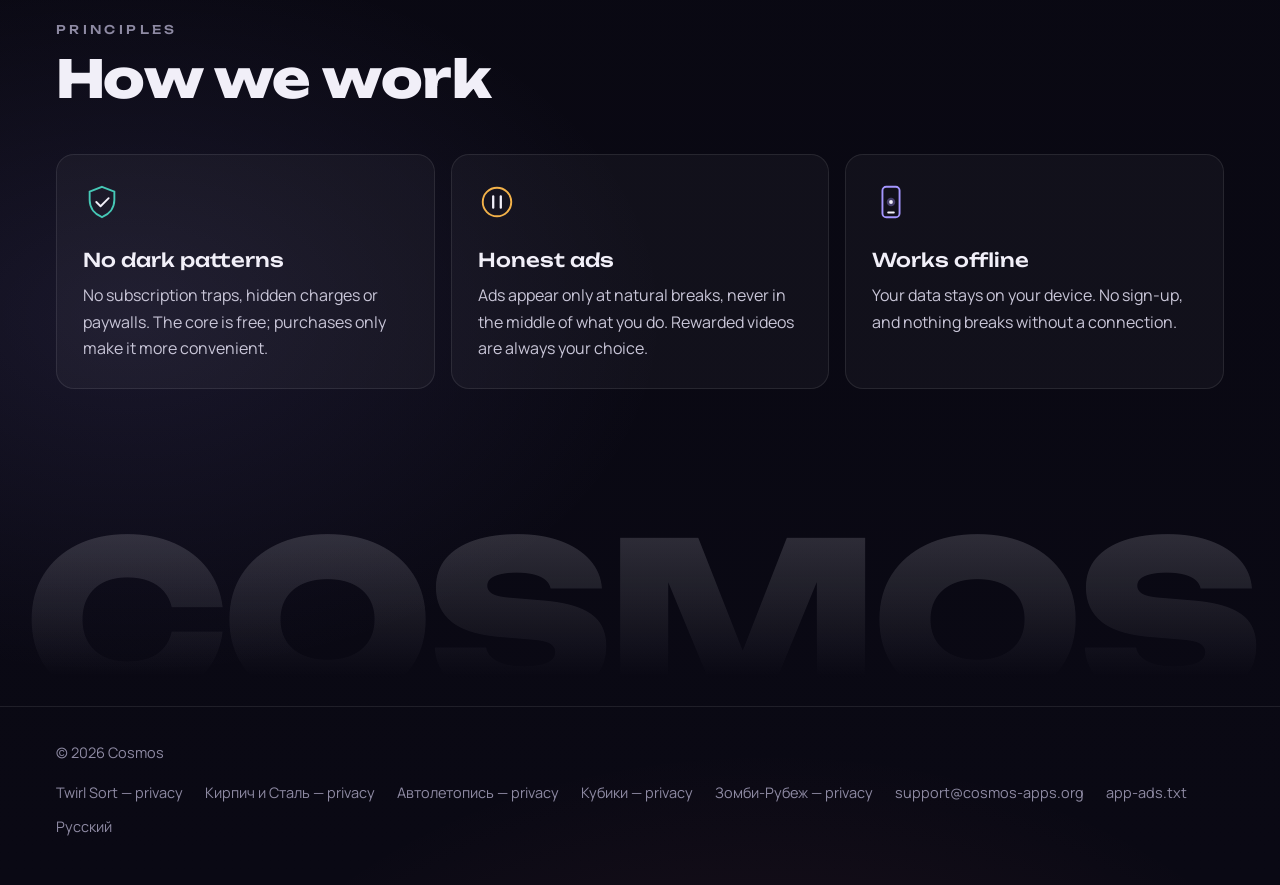
==== commit 3baa80b0: "zombie-rubezh: Round 3 facts (11 upgrade cards), shot alts, privacy singular coin pack" ====
--- a/en/index.html
+++ b/en/index.html
@@ -107,13 +107,13 @@
         <div><h3 class="app-name" id="zombie-rubezh-h">Зомби-Рубеж</h3><div class="app-cat">Action · Android</div></div>
       </div>
       <p class="app-desc">The last settlement on the edge of the dead zone. Tap to shoot, hold to aim: hold the fence until the crowd gets through. Five guns, upgrade cards after every wave, a cat turret, bosses and a new season every in-game day.</p>
-      <ul class="facts"><li><strong>5</strong><span>guns: from AK to RPG</span></li><li><strong>6</strong><span>upgrade cards</span></li><li><strong>4</strong><span>seasons and weather</span></li></ul>
+      <ul class="facts"><li><strong>5</strong><span>guns: from AK to RPG</span></li><li><strong>11</strong><span>upgrade cards</span></li><li><strong>4</strong><span>seasons and weather</span></li></ul>
       <div class="actions">
         <span class="btn btn-soon" aria-disabled="true"><span class="dot"></span>Coming to RuStore</span>
         <a class="btn btn-ghost" href="/zombie-rubezh/privacy/">Privacy policy</a>
       </div>
     </div>
-    <div class="phones"><figure class="phone p1" style="margin:0"><img src="/assets/img/zombie-rubezh/shot1.webp" alt="Zombie Rubezh main menu" width="540" height="1200" loading="lazy" decoding="async"></figure><figure class="phone p2" style="margin:0"><img src="/assets/img/zombie-rubezh/shot2.webp" alt="Battle: horde at the fence, wave 9" width="540" height="1200" loading="lazy" decoding="async"></figure><figure class="phone p3" style="margin:0"><img src="/assets/img/zombie-rubezh/shot3.webp" alt="Hold-aim: reticle above the finger" width="540" height="1200" loading="lazy" decoding="async"></figure></div>
+    <div class="phones"><figure class="phone p1" style="margin:0"><img src="/assets/img/zombie-rubezh/shot1.webp" alt="Zombie Rubezh main menu" width="540" height="1200" loading="lazy" decoding="async"></figure><figure class="phone p2" style="margin:0"><img src="/assets/img/zombie-rubezh/shot2.webp" alt="Battle: horde at the fence in the rain, wave 4" width="540" height="1200" loading="lazy" decoding="async"></figure><figure class="phone p3" style="margin:0"><img src="/assets/img/zombie-rubezh/shot3.webp" alt="Boss &quot;Butcher&quot;: wave 5" width="540" height="1200" loading="lazy" decoding="async"></figure></div>
   </div></article>
 </div></section>
 
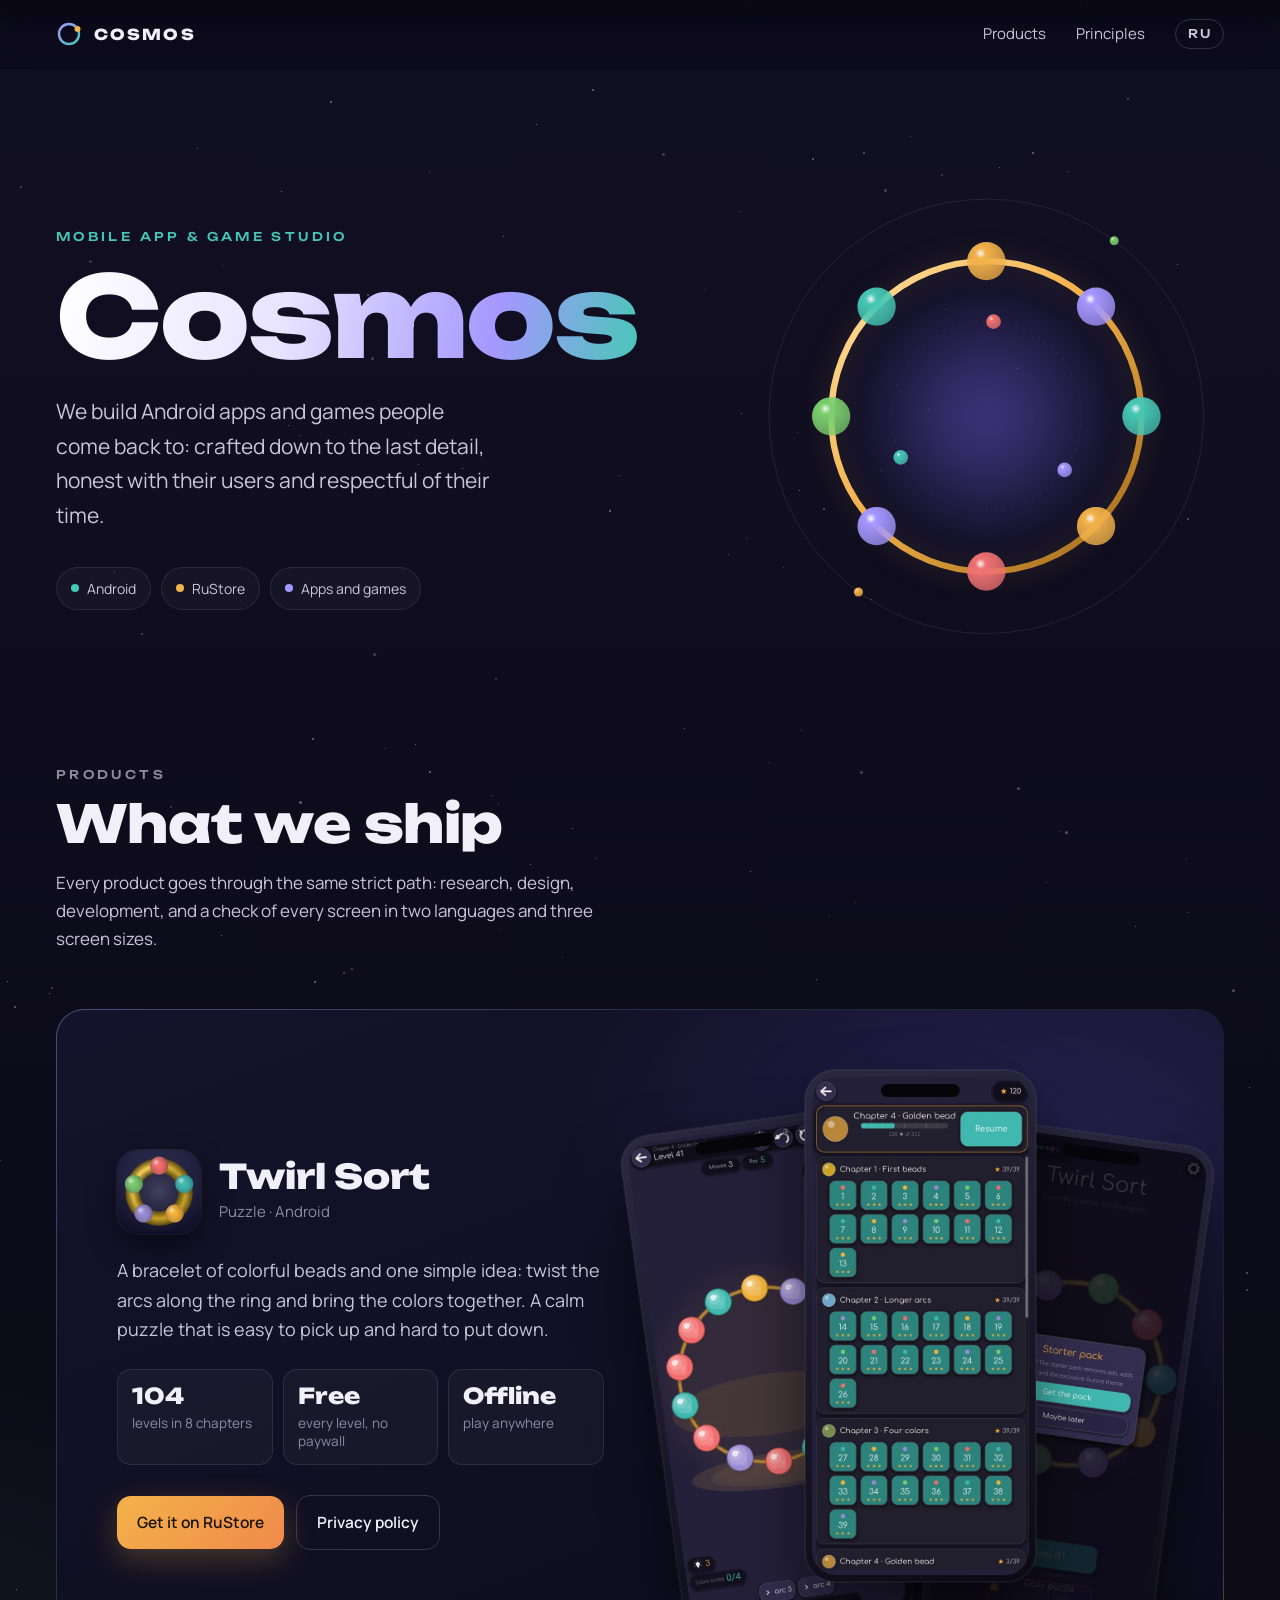
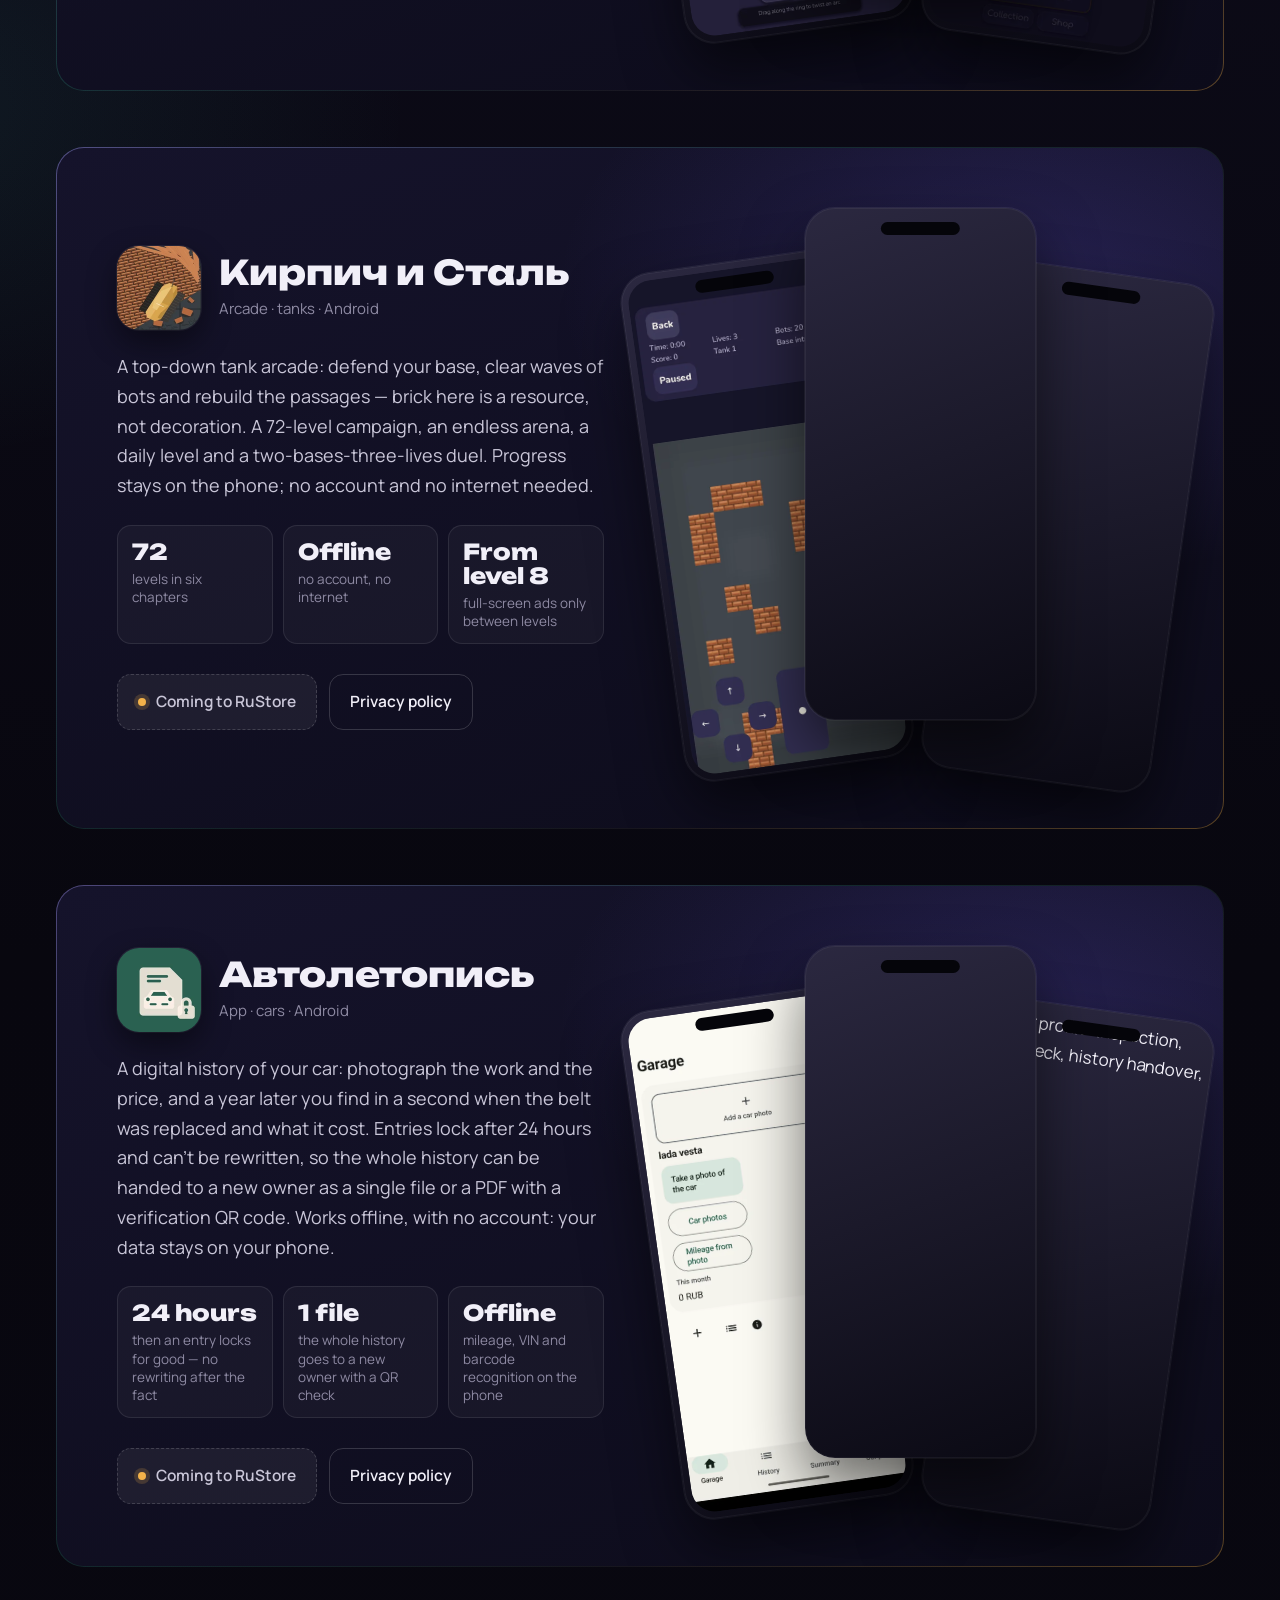
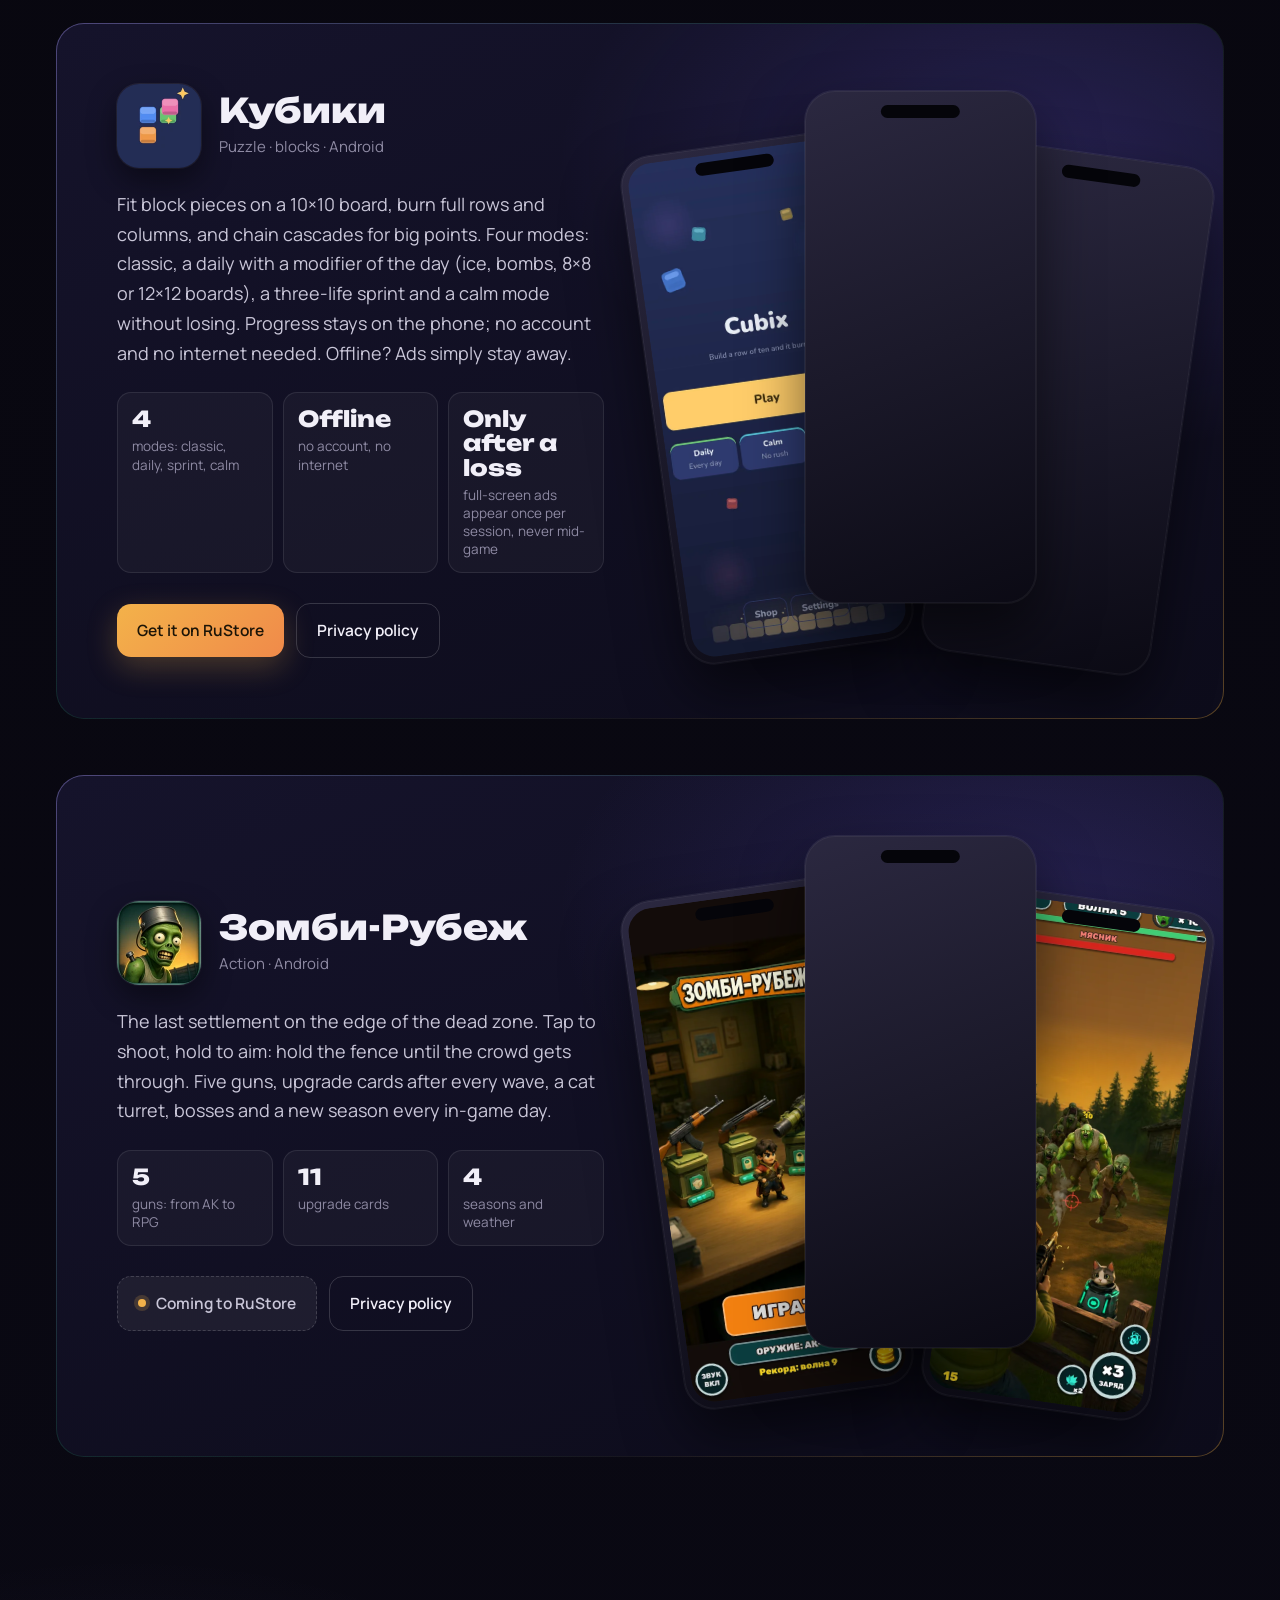
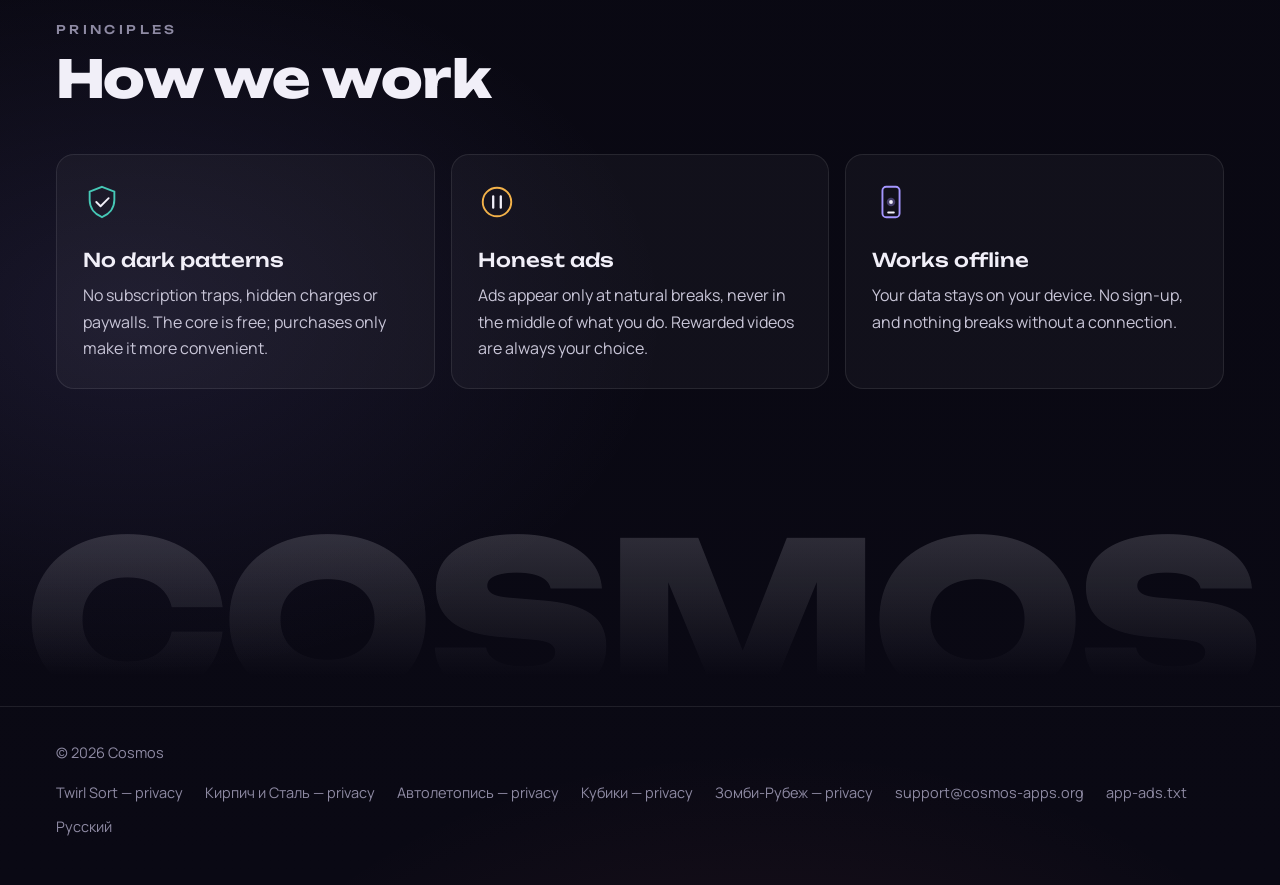
==== commit 875815e8: "Twirl Sort and Cubix are live on RuStore: download buttons" ====
--- a/en/index.html
+++ b/en/index.html
@@ -49,7 +49,7 @@
       <p class="app-desc">A bracelet of colorful beads and one simple idea: twist the arcs along the ring and bring the colors together. A calm puzzle that is easy to pick up and hard to put down.</p>
       <ul class="facts"><li><strong>104</strong><span>levels in 8 chapters</span></li><li><strong>Free</strong><span>every level, no paywall</span></li><li><strong>Offline</strong><span>play anywhere</span></li></ul>
       <div class="actions">
-        <span class="btn btn-soon" aria-disabled="true"><span class="dot"></span>Coming to RuStore</span>
+        <a class="btn btn-get" href="https://www.rustore.ru/catalog/app/com.cosmos.twirlsort" rel="noopener">Get it on RuStore</a>
         <a class="btn btn-ghost" href="/twirl-sort/privacy/">Privacy policy</a>
       </div>
     </div>
@@ -94,7 +94,7 @@
       <p class="app-desc">Fit block pieces on a 10×10 board, burn full rows and columns, and chain cascades for big points. Four modes: classic, a daily with a modifier of the day (ice, bombs, 8×8 or 12×12 boards), a three-life sprint and a calm mode without losing. Progress stays on the phone; no account and no internet needed. Offline? Ads simply stay away.</p>
       <ul class="facts"><li><strong>4</strong><span>modes: classic, daily, sprint, calm</span></li><li><strong>Offline</strong><span>no account, no internet</span></li><li><strong>Only after a loss</strong><span>full-screen ads appear once per session, never mid-game</span></li></ul>
       <div class="actions">
-        <span class="btn btn-soon" aria-disabled="true"><span class="dot"></span>Coming to RuStore</span>
+        <a class="btn btn-get" href="https://www.rustore.ru/catalog/app/com.cosmos.cubix" rel="noopener">Get it on RuStore</a>
         <a class="btn btn-ghost" href="/cubix/privacy/">Privacy policy</a>
       </div>
     </div>
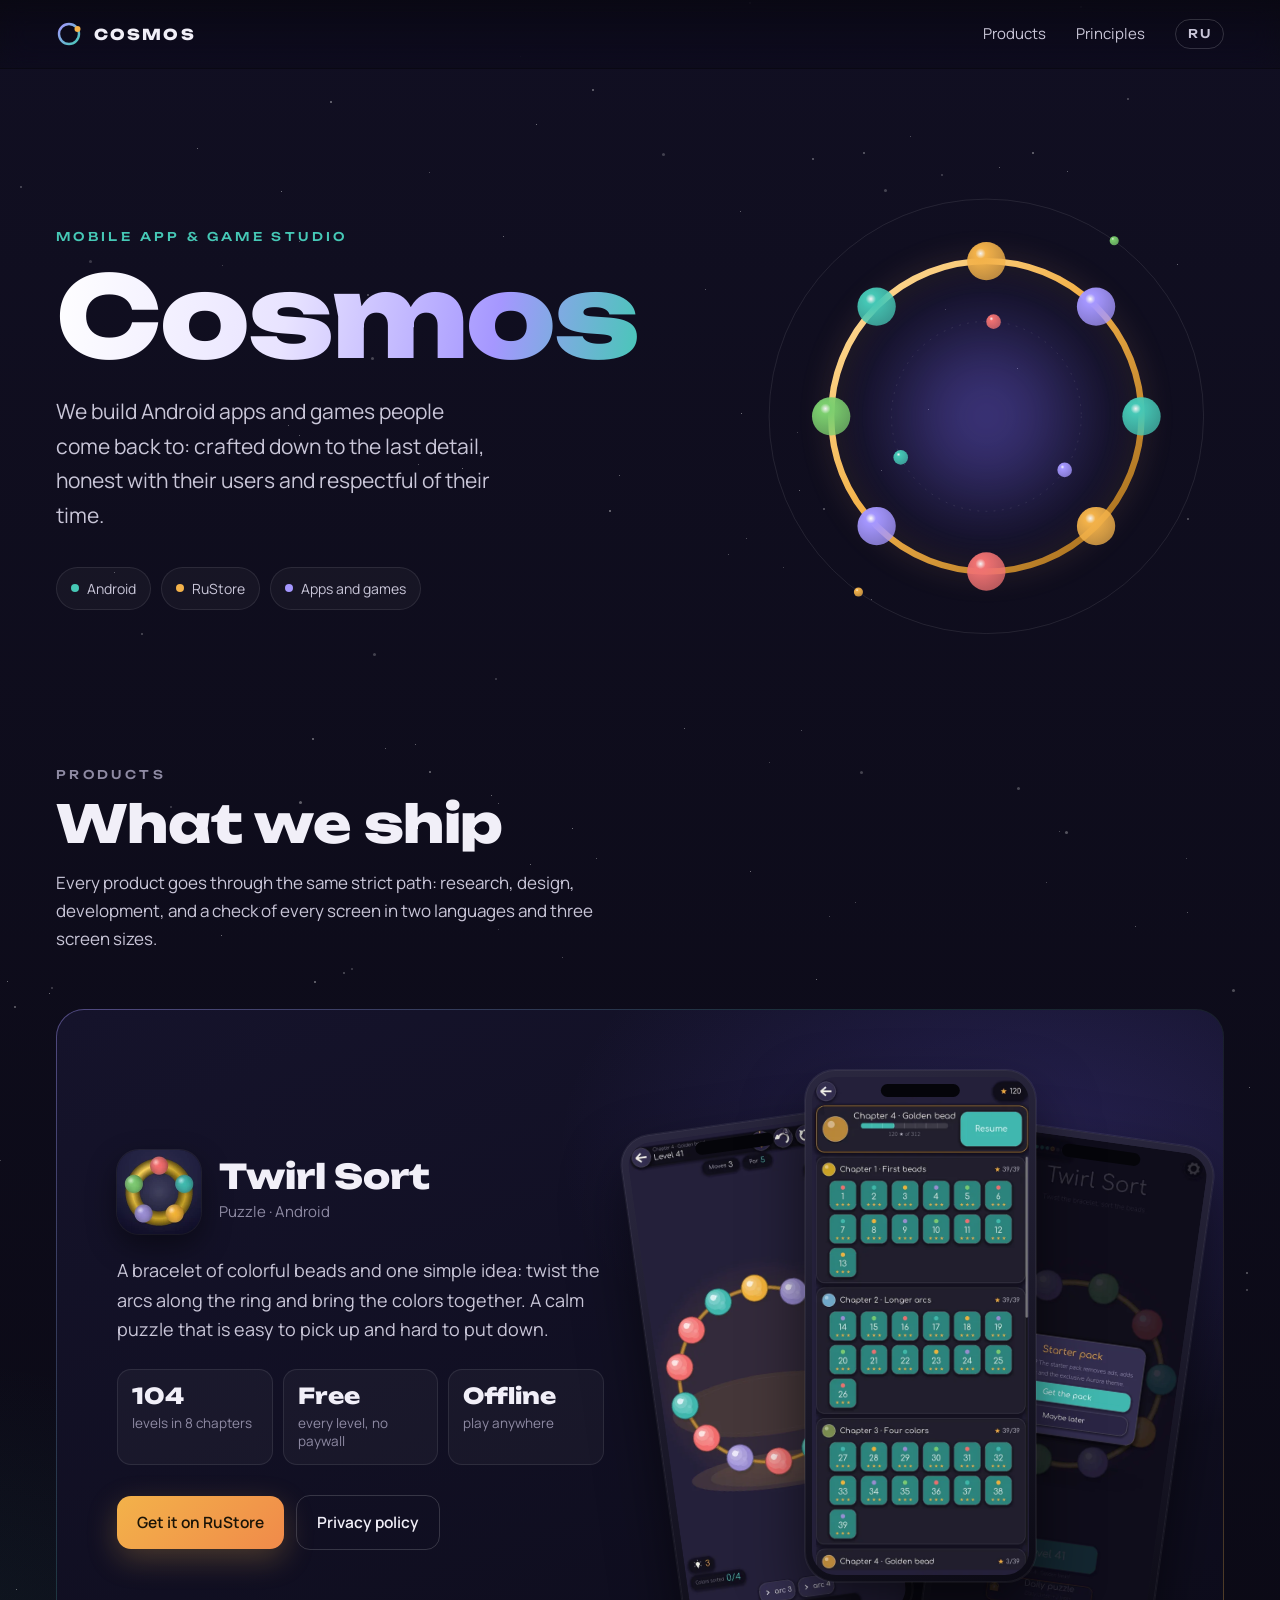
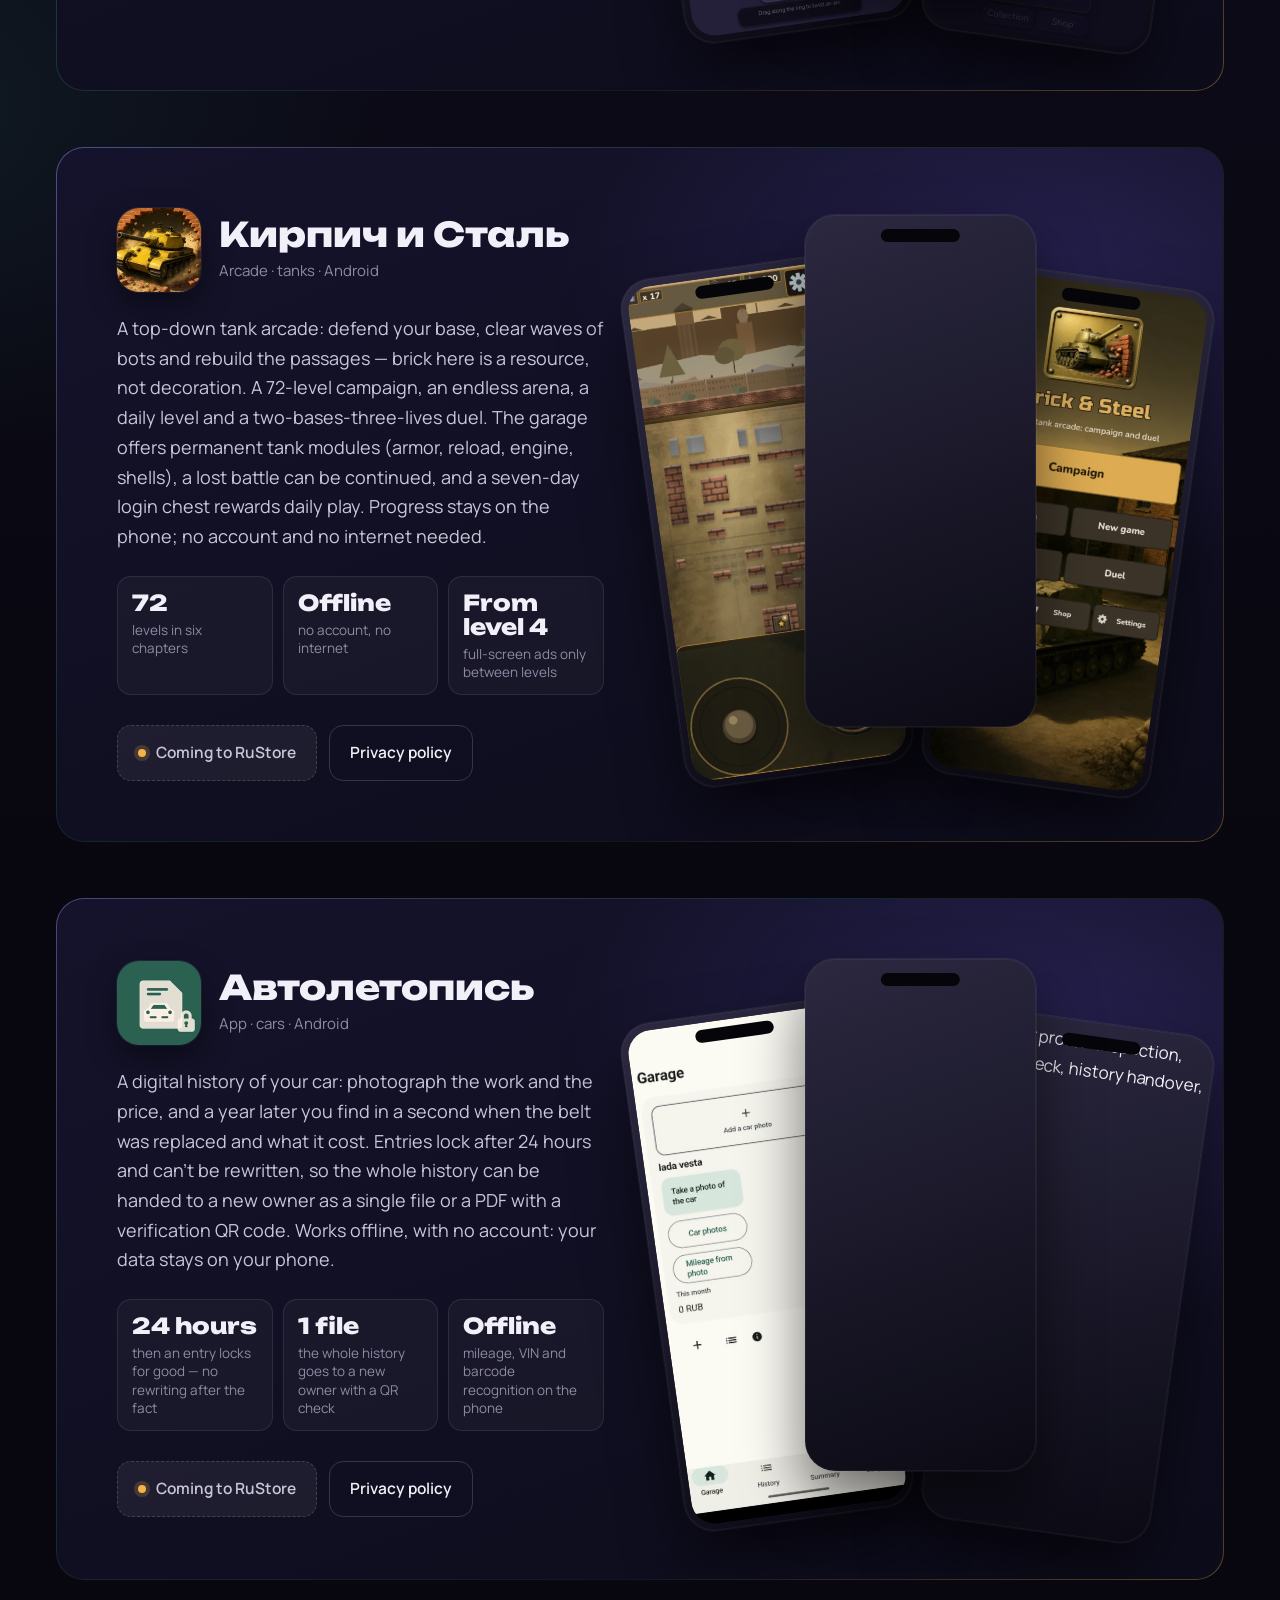
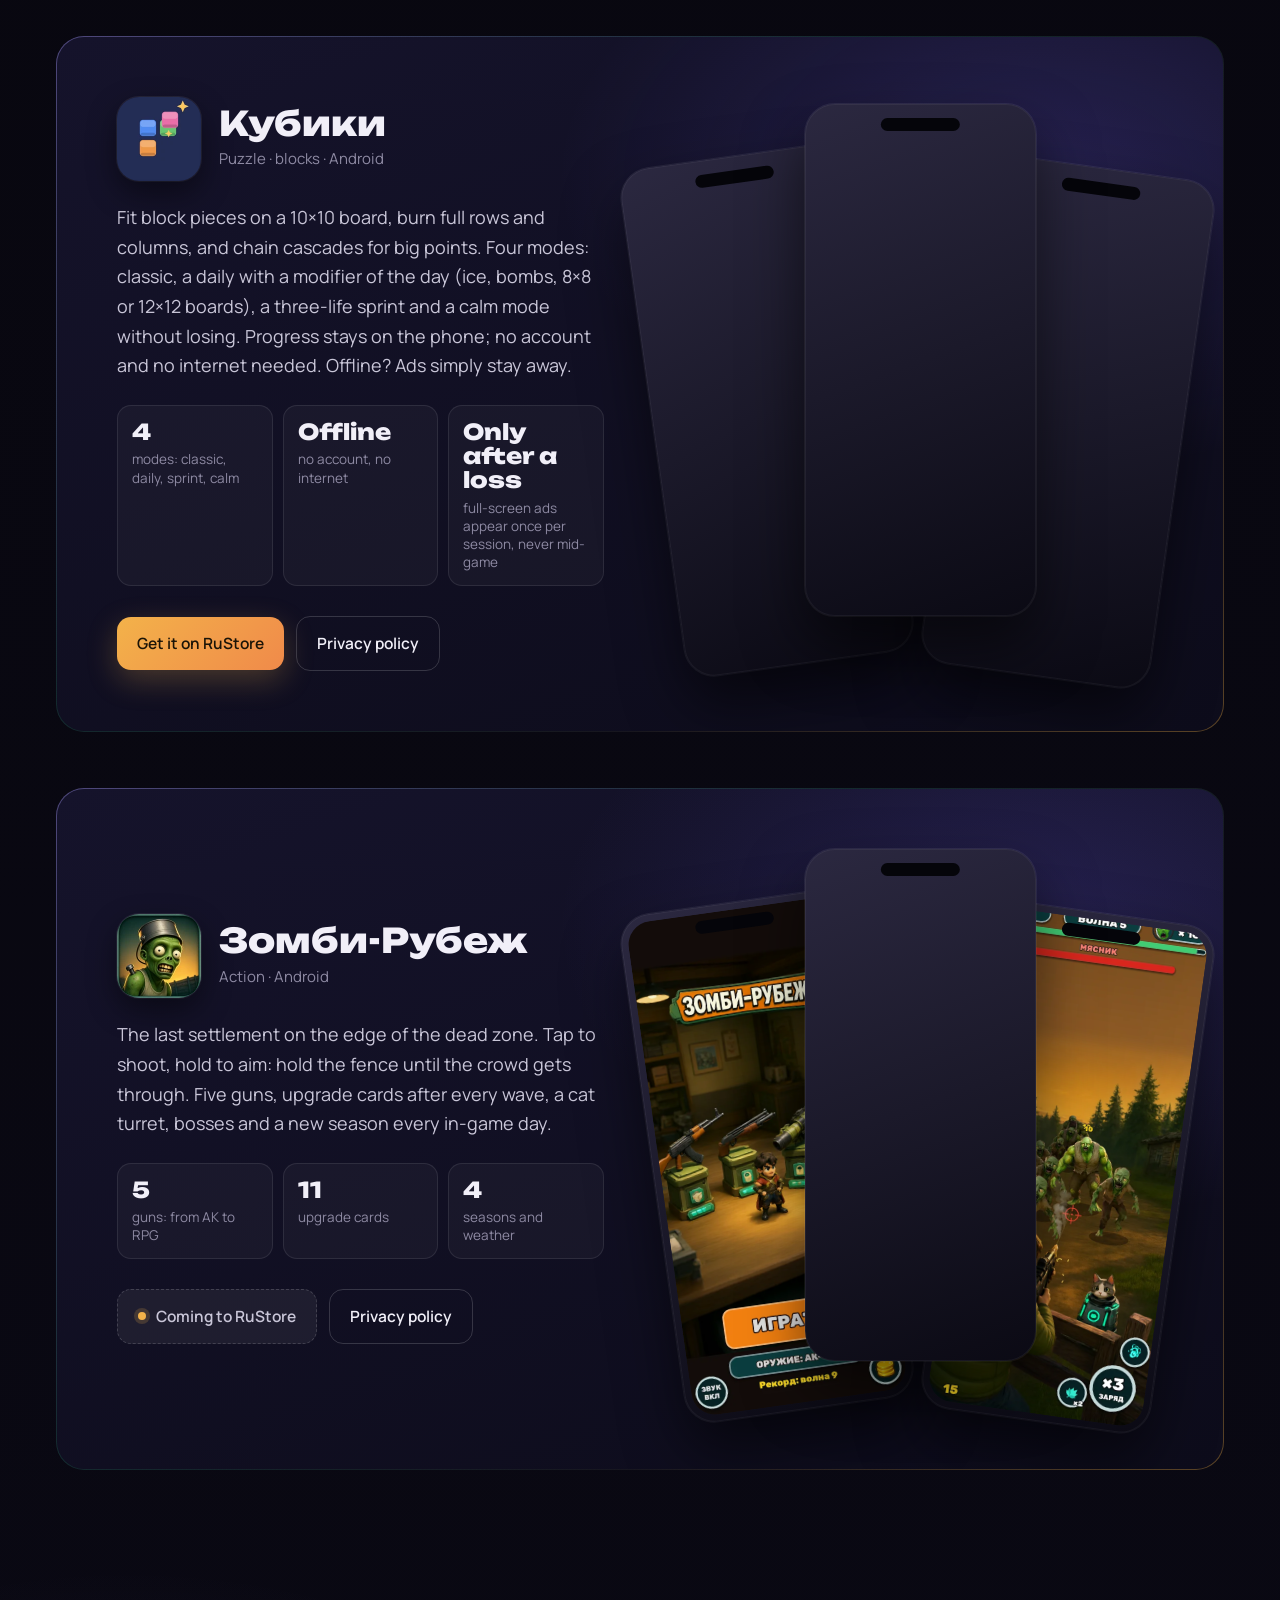
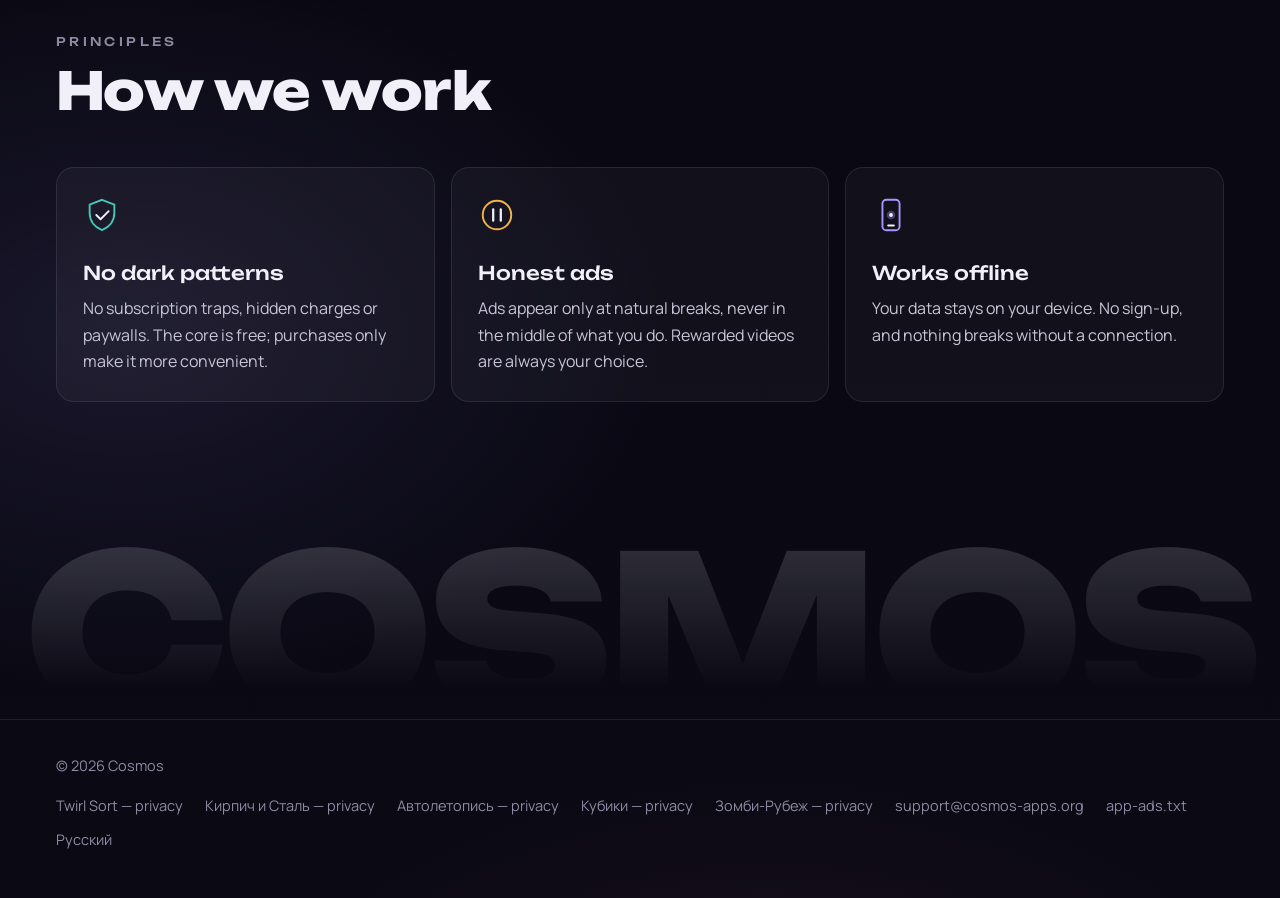
==== commit 84e7cf1d: "steelfront rcE: new store screenshots (battle/map/menu ru+en), updated description and privacy polic" ====
--- a/en/index.html
+++ b/en/index.html
@@ -61,8 +61,8 @@
         <img class="app-icon" src="/assets/img/steelfront/icon.webp" width="84" height="84" alt="">
         <div><h3 class="app-name" id="steelfront-h">Кирпич и Сталь</h3><div class="app-cat">Arcade · tanks · Android</div></div>
       </div>
-      <p class="app-desc">A top-down tank arcade: defend your base, clear waves of bots and rebuild the passages — brick here is a resource, not decoration. A 72-level campaign, an endless arena, a daily level and a two-bases-three-lives duel. Progress stays on the phone; no account and no internet needed.</p>
-      <ul class="facts"><li><strong>72</strong><span>levels in six chapters</span></li><li><strong>Offline</strong><span>no account, no internet</span></li><li><strong>From level 8</strong><span>full-screen ads only between levels</span></li></ul>
+      <p class="app-desc">A top-down tank arcade: defend your base, clear waves of bots and rebuild the passages — brick here is a resource, not decoration. A 72-level campaign, an endless arena, a daily level and a two-bases-three-lives duel. The garage offers permanent tank modules (armor, reload, engine, shells), a lost battle can be continued, and a seven-day login chest rewards daily play. Progress stays on the phone; no account and no internet needed.</p>
+      <ul class="facts"><li><strong>72</strong><span>levels in six chapters</span></li><li><strong>Offline</strong><span>no account, no internet</span></li><li><strong>From level 4</strong><span>full-screen ads only between levels</span></li></ul>
       <div class="actions">
         <span class="btn btn-soon" aria-disabled="true"><span class="dot"></span>Coming to RuStore</span>
         <a class="btn btn-ghost" href="/steelfront/privacy/">Privacy policy</a>
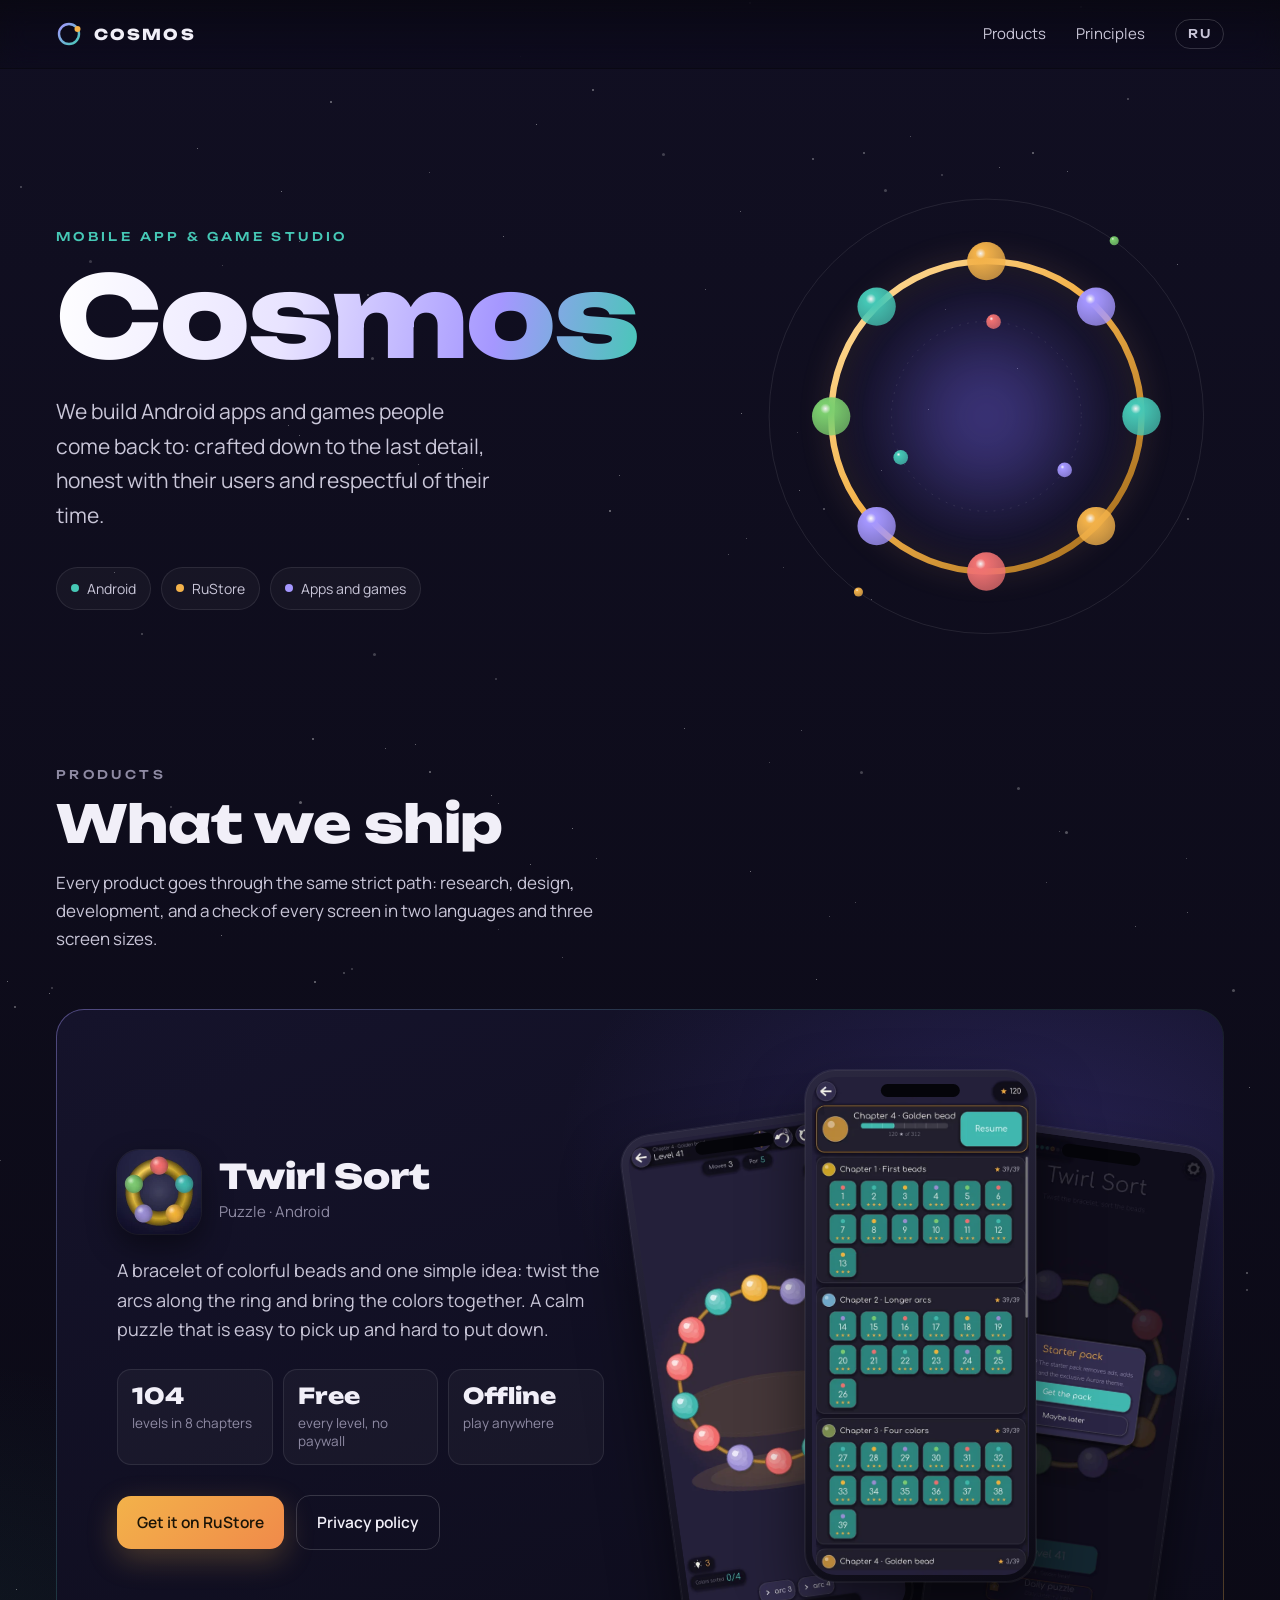
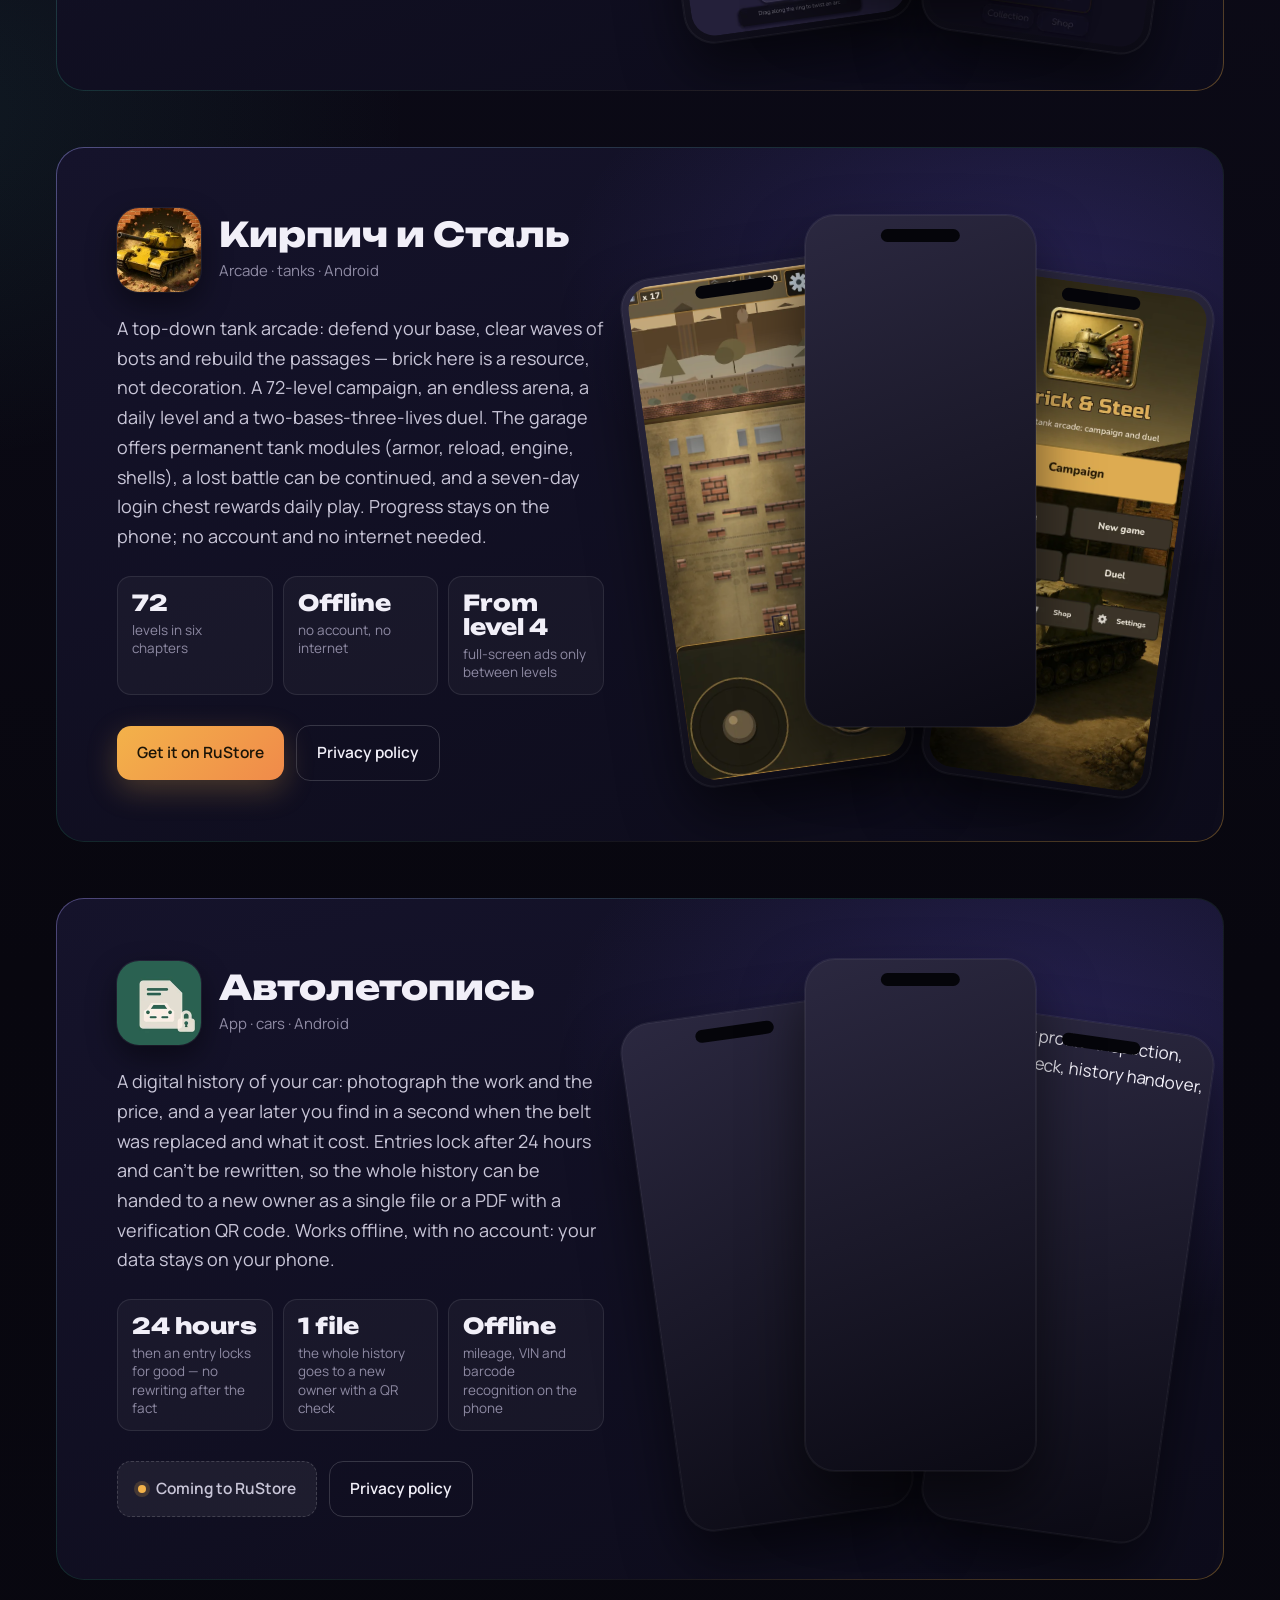
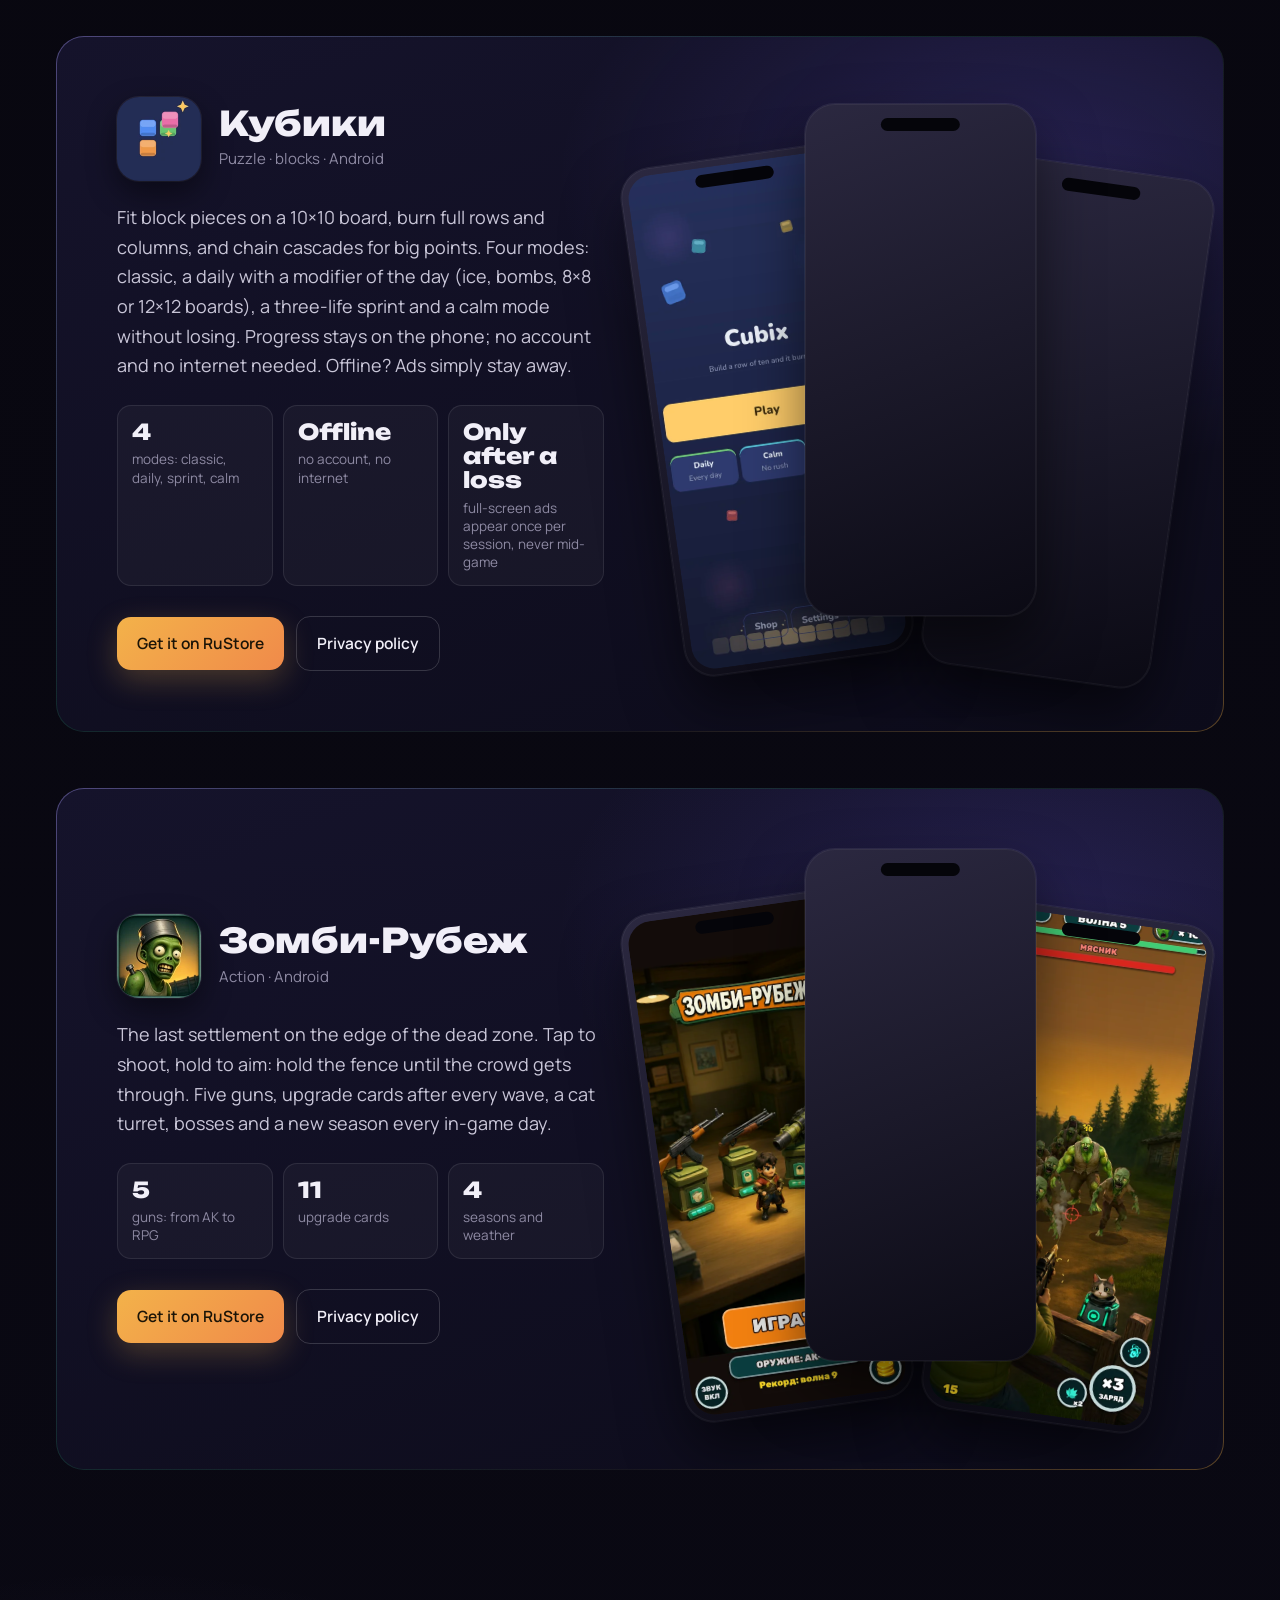
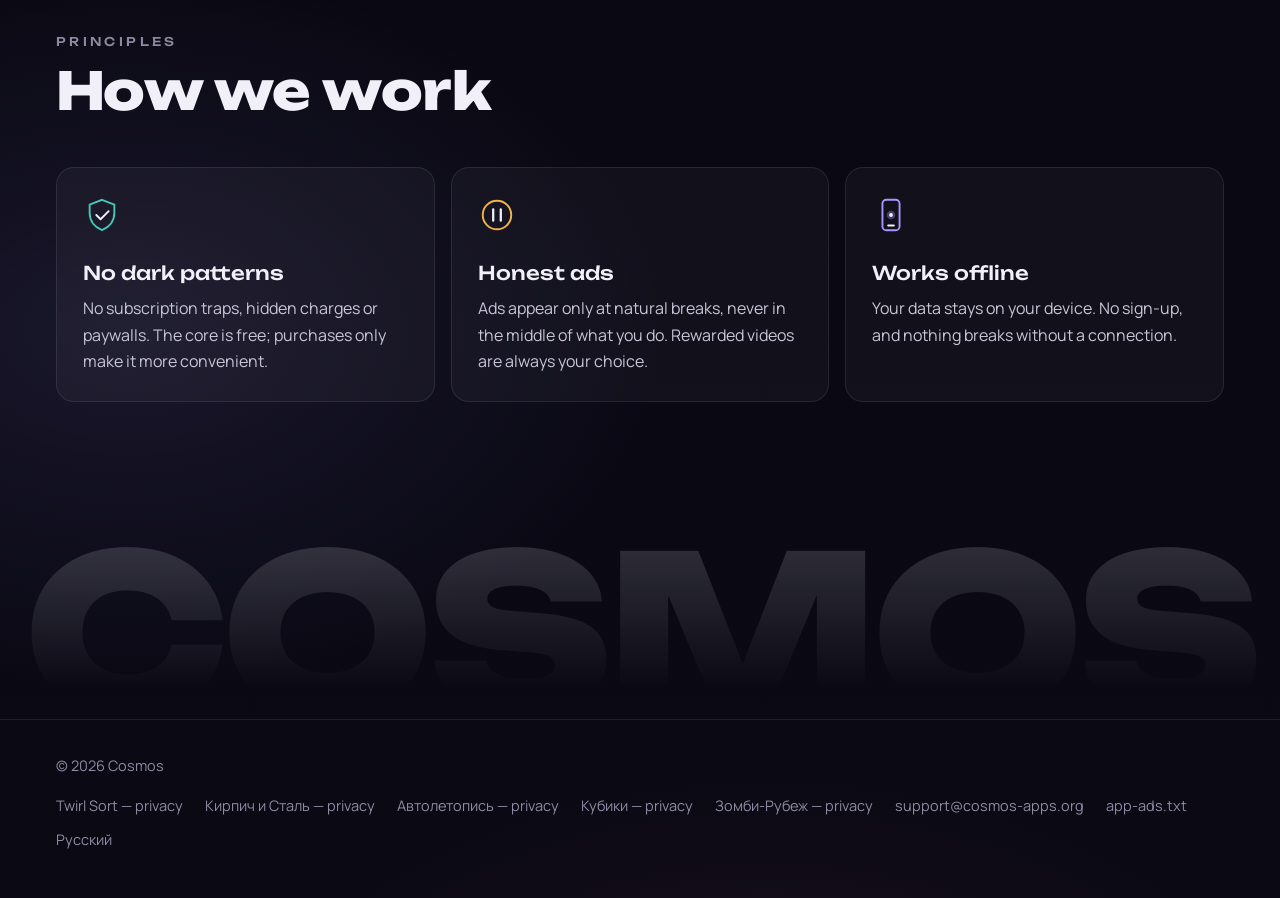
==== commit 74765539: "all four games published in RuStore: real store links, active download buttons Co-Authored-By: Clava" ====
--- a/en/index.html
+++ b/en/index.html
@@ -64,7 +64,7 @@
       <p class="app-desc">A top-down tank arcade: defend your base, clear waves of bots and rebuild the passages — brick here is a resource, not decoration. A 72-level campaign, an endless arena, a daily level and a two-bases-three-lives duel. The garage offers permanent tank modules (armor, reload, engine, shells), a lost battle can be continued, and a seven-day login chest rewards daily play. Progress stays on the phone; no account and no internet needed.</p>
       <ul class="facts"><li><strong>72</strong><span>levels in six chapters</span></li><li><strong>Offline</strong><span>no account, no internet</span></li><li><strong>From level 4</strong><span>full-screen ads only between levels</span></li></ul>
       <div class="actions">
-        <span class="btn btn-soon" aria-disabled="true"><span class="dot"></span>Coming to RuStore</span>
+        <a class="btn btn-get" href="https://www.rustore.ru/catalog/app/com.cosmos.steelfront" rel="noopener">Get it on RuStore</a>
         <a class="btn btn-ghost" href="/steelfront/privacy/">Privacy policy</a>
       </div>
     </div>
@@ -109,7 +109,7 @@
       <p class="app-desc">The last settlement on the edge of the dead zone. Tap to shoot, hold to aim: hold the fence until the crowd gets through. Five guns, upgrade cards after every wave, a cat turret, bosses and a new season every in-game day.</p>
       <ul class="facts"><li><strong>5</strong><span>guns: from AK to RPG</span></li><li><strong>11</strong><span>upgrade cards</span></li><li><strong>4</strong><span>seasons and weather</span></li></ul>
       <div class="actions">
-        <span class="btn btn-soon" aria-disabled="true"><span class="dot"></span>Coming to RuStore</span>
+        <a class="btn btn-get" href="https://www.rustore.ru/catalog/app/com.cosmos.zombierubezh" rel="noopener">Get it on RuStore</a>
         <a class="btn btn-ghost" href="/zombie-rubezh/privacy/">Privacy policy</a>
       </div>
     </div>
